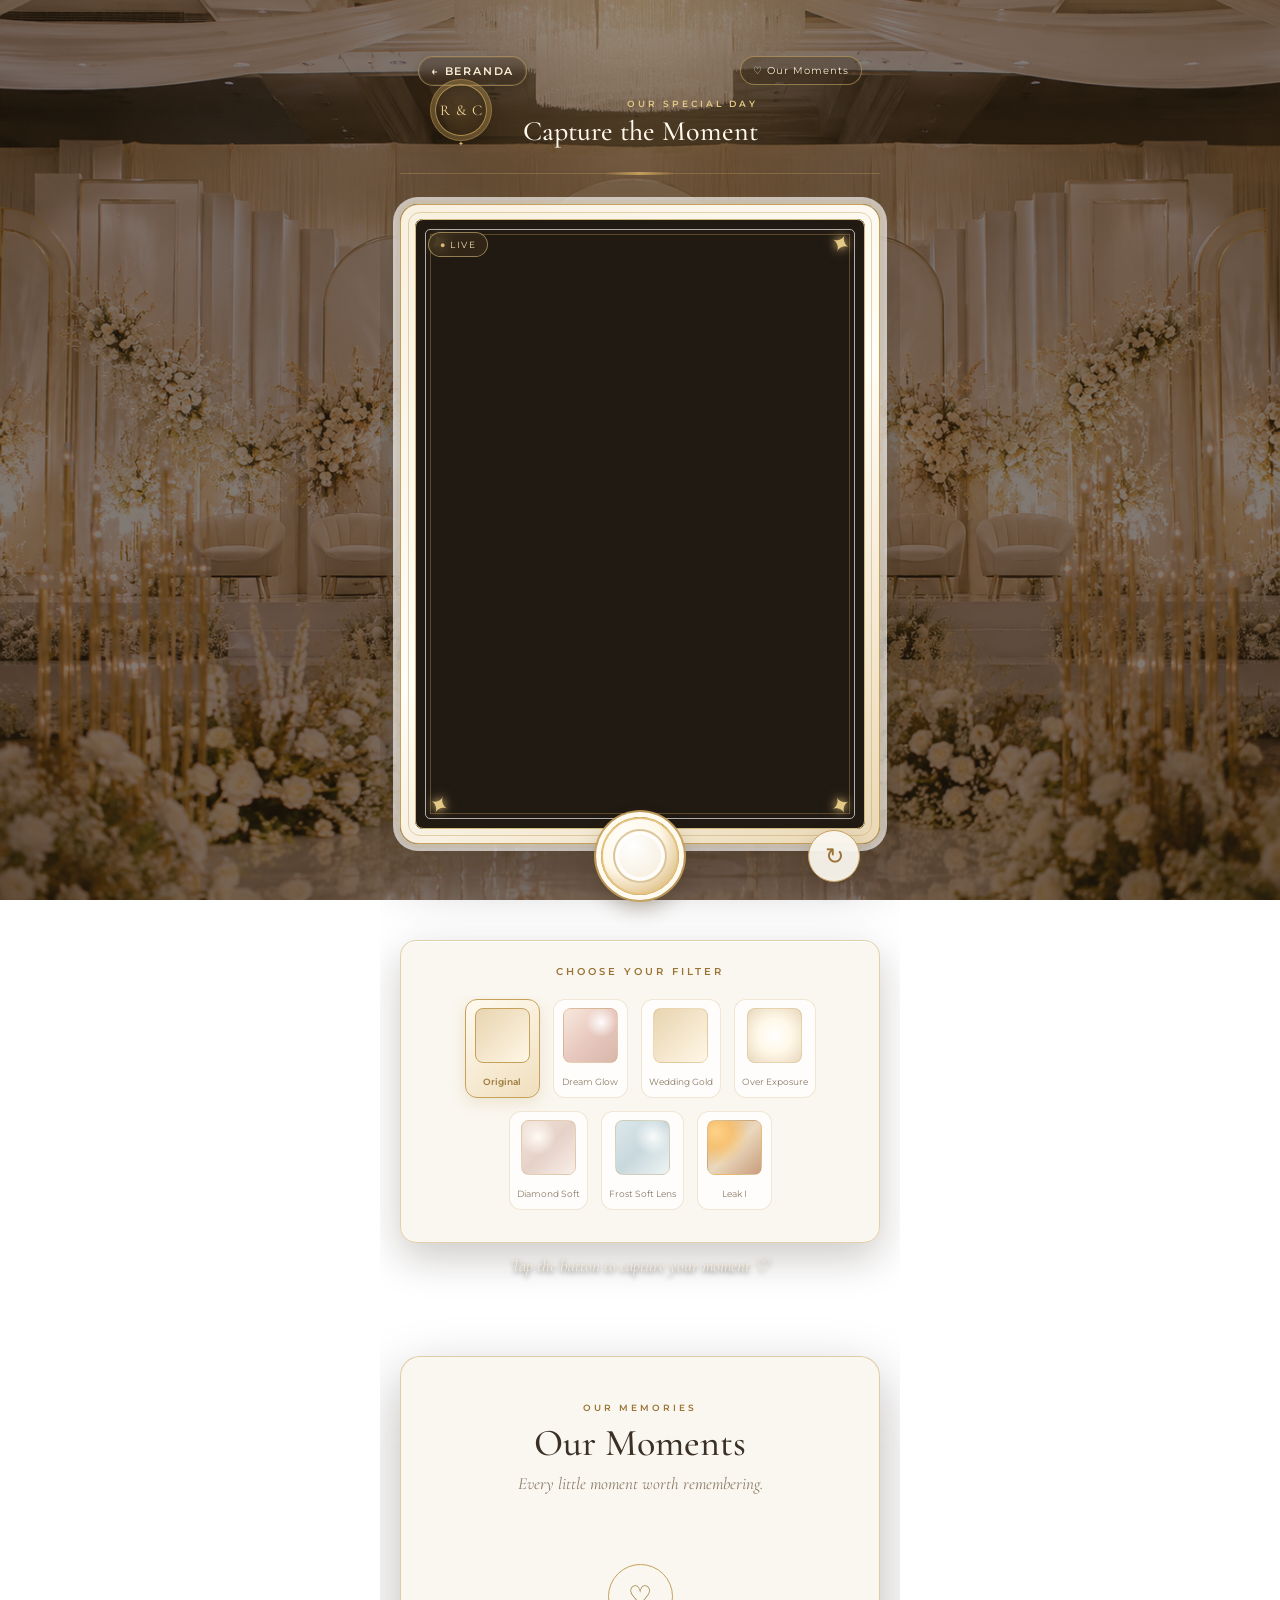
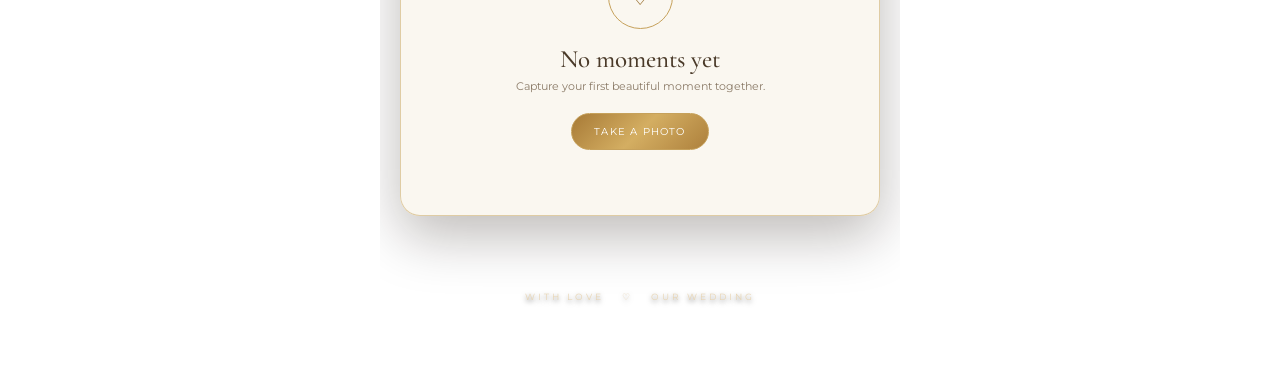
==== booth.html @ f55e163b "Initial commit" ====
<!DOCTYPE html>
<html lang="en">
<head>
    <meta charset="UTF-8">
    <meta name="viewport" content="width=device-width, initial-scale=1.0">

    <title>Our Moments — Wedding Photobooth</title>

    <link rel="preconnect" href="https://fonts.googleapis.com">
    <link rel="preconnect" href="https://fonts.gstatic.com" crossorigin>

    <link href="https://fonts.googleapis.com/css2?family=Cormorant+Garamond:wght@400;500;600&family=Montserrat:wght@400;500;600&display=swap" rel="stylesheet">

    <link rel="stylesheet" href="style.css">
</head>

<body>

    <main class="photobooth">

        <!-- Header -->
        <header class="header">
            <a class="back-link" href="index.html" aria-label="Kembali ke halaman selamat datang">← Beranda</a>

            <div class="monogram">R & C</div>

            <div class="header-text">
                <span>OUR SPECIAL DAY</span>
                <h1>Capture the Moment</h1>
            </div>

             <a href="#gallery" class="gallery-link">
                ♡ Our Moments
            </a>
        </header>


        <!-- Camera -->
<section class="camera-section">

    <div class="camera-frame">

        <video id="camera" autoplay playsinline></video>

        <canvas id="canvas"></canvas>

        <!-- GOLD FRAME -->
        <div class="wedding-frame">

            <div class="ornament top-left-ornament">✦</div>
            <div class="ornament top-right-ornament">✦</div>
            <div class="ornament bottom-left-ornament">✦</div>
            <div class="ornament bottom-right-ornament">✦</div>

        </div>

        <!-- COUNTDOWN -->
        <div class="countdown-overlay" id="countdownOverlay">

            <div class="countdown-circle">
                <span id="countdownNumber">3</span>
            </div>

        </div>

        <!-- CAMERA STATUS -->
        <div class="camera-status">
            ● LIVE
        </div>

    </div>


    <!-- CAMERA CONTROLS -->
    <section class="controls">

        <!-- Switch camera -->
        <button
            class="switch-camera"
            id="switchCamera"
            aria-label="Switch camera">
            ↻
        </button>

        <!-- Capture -->
        <button
            class="capture-button"
            id="captureButton"
            aria-label="Take photo">
            <span></span>
        </button>

    </section>

</section>


<!-- FILTER -->
<section class="filter-section">

    <p class="section-label">
        CHOOSE YOUR FILTER
    </p>

    <div class="filters">

    <button class="filter active" data-filter="none">
        <span class="filter-preview original"></span>
        <span>Original</span>
    </button>

    <button class="filter" data-filter="dream">
        <span class="filter-preview dream"></span>
        <span>Dream Glow</span>
    </button>

    <button class="filter" data-filter="weddingGold">
        <span class="filter-preview weddingGold"></span>
        <span>Wedding Gold</span>
    </button>

    <button class="filter" data-filter="overexposure">
        <span class="filter-preview overexposure"></span>
        <span>Over Exposure</span>
    </button>

    <button class="filter" data-filter="diamond">
        <span class="filter-preview diamond"></span>
        <span>Diamond Soft</span>
    </button>

    <button class="filter" data-filter="frost">
        <span class="filter-preview frost"></span>
        <span>Frost Soft Lens</span>
    </button>

    <button class="filter" data-filter="leak1">
        <span class="filter-preview leak1"></span>
        <span>Leak I</span>
    </button>

</div>

</section>


<p class="instruction">
    Tap the button to capture your moment ♡
</p>



        <!-- Preview -->
        <section class="preview-section" id="previewSection">

            <p class="section-label">YOUR MOMENT</p>

            <div class="preview-container">
                <img id="photoPreview" alt="Captured photo">
            </div>

            <div class="preview-buttons">
                <button id="retakeButton" class="secondary-button">
                    Retake
                </button>

                <button id="saveButton" class="primary-button">
                    Save Photo
                </button>
            </div>

        </section>

        <!-- =========================
            OUR MOMENTS GALLERY
        ========================= -->

        <section class="gallery-section" id="gallery">

            <div class="gallery-heading">

                <span class="gallery-eyebrow">
                    OUR MEMORIES
                </span>

                <h2>Our Moments</h2>

                <p>
                    Every little moment worth remembering.
                </p>

            </div>


            <!-- Gallery -->

            <div class="gallery-grid" id="galleryGrid">

                <!-- Foto akan muncul otomatis di sini -->

            </div>


            <!-- Empty State -->

            <div class="gallery-empty" id="galleryEmpty">

                <div class="empty-icon">
                    ♡
                </div>

                <h3>No moments yet</h3>

                <p>
                    Capture your first beautiful moment together.
                </p>

                <button
                    class="gallery-capture-button"
                    onclick="window.scrollTo({ top: 0, behavior: 'smooth' })">

                    Take a Photo

                </button>

            </div>

        </section>

        <!-- Footer -->
        <footer>
            <span>WITH LOVE</span>
            <span>♡</span>
            <span>OUR WEDDING</span>
        </footer>

    </main>

    <script src="script.js"></script>

</body>
</html>
---- style.css ----
/* =========================
   WELCOME PAGE
========================= */

.welcome-body {
    display: flex;
}

.welcome {
    width: 100%;
    min-height: 100vh;

    display: flex;
    flex-direction: column;
    align-items: center;
    justify-content: center;

    padding: 32px 18px 40px;
}


/* =========================
   INVITATION CARD
========================= */

.invitation-card {
    position: relative;

    width: 100%;
    max-width: 420px;

    padding: 56px 34px 44px;

    text-align: center;

    background: linear-gradient(180deg, #fffdf9 0%, var(--broken-white) 100%);

    border: 1px solid rgba(198, 161, 91, 0.4);
    border-radius: 4px;

    box-shadow:
        0 2px 0 rgba(198, 161, 91, 0.25),
        0 30px 60px rgba(70, 55, 30, 0.14);
}

/* faint inner keyline, like a printed invitation */
.invitation-card::before {
    content: "";

    position: absolute;
    inset: 12px;

    border: 1px solid rgba(198, 161, 91, 0.28);

    pointer-events: none;
}


/* =========================
   CORNER FLOURISHES (SVG)
========================= */

.corner-flourish {
    position: absolute;

    width: 58px;
    height: auto;

    fill: none;
    stroke: var(--gold);
    stroke-width: 1.6;
    stroke-linecap: round;
}

.corner-flourish .spark {
    fill: var(--gold);
    stroke: none;
}

.corner-flourish path {
    stroke-dasharray: 1;
    stroke-dashoffset: 1;
    animation: drawFlourish 1.1s ease forwards;
}

.corner-flourish .spark {
    opacity: 0;
    animation: sparkIn 0.5s ease forwards;
}

.corner-tl {
    top: 18px;
    left: 18px;
    animation-delay: 0s;
}

.corner-tr {
    top: 18px;
    right: 18px;
    transform: scaleX(-1);
}

.corner-bl {
    bottom: 18px;
    left: 18px;
    transform: scaleY(-1);
}

.corner-br {
    bottom: 18px;
    right: 18px;
    transform: scale(-1, -1);
}

.corner-tl path, .corner-tl .spark { animation-delay: 0.15s; }
.corner-tr path, .corner-tr .spark { animation-delay: 0.3s; }
.corner-bl path, .corner-bl .spark { animation-delay: 0.3s; }
.corner-br path, .corner-br .spark { animation-delay: 0.45s; }

.corner-tl .spark { animation-delay: 1.05s; }
.corner-tr .spark { animation-delay: 1.2s; }
.corner-bl .spark { animation-delay: 1.2s; }
.corner-br .spark { animation-delay: 1.35s; }

@keyframes drawFlourish {
    to { stroke-dashoffset: 0; }
}

@keyframes sparkIn {
    to { opacity: 1; }
}


/* =========================
   WAX SEAL / MONOGRAM
========================= */

.seal {
    position: relative;

    width: 88px;
    height: 88px;

    margin: 0 auto 26px;

    display: flex;
    align-items: center;
    justify-content: center;

    opacity: 0;
    animation: sealDrop 0.7s cubic-bezier(0.22, 1, 0.36, 1) forwards;
    animation-delay: 0.55s;
}

.seal-ring {
    position: absolute;
    inset: 0;

    border: 1px solid var(--gold);
    border-radius: 50%;
}

.seal-ring-outer {
    inset: -9px;

    border-width: 1px;
    border-color: rgba(198, 161, 91, 0.35);
}

.seal .monogram {
    position: relative;

    width: auto;
    height: auto;

    margin: 0;

    border: none;

    color: var(--dark-gold);

    font-family: "Cormorant Garamond", serif;
    font-size: 24px;
    letter-spacing: 1px;
}

@keyframes sealDrop {
    0% {
        opacity: 0;
        transform: scale(0.4);
    }
    60% {
        opacity: 1;
        transform: scale(1.08);
    }
    100% {
        opacity: 1;
        transform: scale(1);
    }
}


/* =========================
   TEXT
========================= */

.eyebrow {
    opacity: 0;

    color: var(--gold);

    font-size: 10px;
    font-weight: 600;
    letter-spacing: 3.5px;

    animation: riseIn 0.7s ease forwards;
    animation-delay: 0.95s;
}

.welcome-title {
    margin-top: 10px;

    opacity: 0;

    font-family: "Cormorant Garamond", serif;
    font-weight: 500;
    font-size: 36px;
    line-height: 1.15;

    animation: riseIn 0.7s ease forwards;
    animation-delay: 1.1s;
}

.welcome-title em {
    display: block;

    margin-top: 2px;

    color: var(--dark-gold);
    font-style: italic;
    font-size: 22px;
}

.lede {
    margin: 18px auto 0;
    max-width: 320px;

    opacity: 0;

    color: var(--soft-brown);

    font-size: 13px;
    line-height: 1.7;

    animation: riseIn 0.7s ease forwards;
    animation-delay: 1.25s;
}


/* =========================
   DIVIDER
========================= */

.meta-divider {
    display: flex;
    align-items: center;
    justify-content: center;
    gap: 10px;

    margin: 24px auto 12px;
    max-width: 220px;

    opacity: 0;

    animation: riseIn 0.7s ease forwards;
    animation-delay: 1.4s;
}

.meta-divider span {
    flex: 1;
    height: 1px;

    background: rgba(198, 161, 91, 0.45);
}

.diamond {
    width: 8px;
    height: 8px;

    fill: var(--gold);
    flex-shrink: 0;
}

.event-meta {
    opacity: 0;

    color: var(--soft-brown);

    font-size: 10.5px;
    letter-spacing: 1.5px;
    text-transform: uppercase;

    animation: riseIn 0.7s ease forwards;
    animation-delay: 1.5s;
}


/* =========================
   CTA BUTTON
========================= */

.cta {
    position: relative;
    overflow: hidden;

    display: inline-flex;
    align-items: center;
    gap: 10px;

    margin-top: 30px;
    padding: 15px 30px;

    background: var(--gold);

    color: var(--broken-white);
    text-decoration: none;

    font-family: "Montserrat", sans-serif;
    font-size: 11.5px;
    font-weight: 600;
    letter-spacing: 1.5px;
    text-transform: uppercase;

    border-radius: 30px;
    box-shadow: 0 12px 26px rgba(155, 120, 60, 0.32);

    opacity: 0;

    animation: riseIn 0.7s ease forwards;
    animation-delay: 1.65s;

    transition: transform 0.2s ease, box-shadow 0.2s ease;
}

.cta:hover {
    transform: translateY(-2px);
    box-shadow: 0 16px 32px rgba(155, 120, 60, 0.4);
}

.cta:active {
    transform: translateY(0);
}

.cta-arrow {
    width: 15px;
    height: 15px;

    fill: none;
    stroke: currentColor;
    stroke-width: 2;
    stroke-linecap: round;
    stroke-linejoin: round;

    transition: transform 0.2s ease;
}

.cta:hover .cta-arrow {
    transform: translateX(3px);
}

/* light sweep across the gold button, fires once after entrance */
.cta::after {
    content: "";

    position: absolute;
    top: 0;
    left: -60%;

    width: 40%;
    height: 100%;

    background: linear-gradient(
        115deg,
        transparent 0%,
        rgba(255, 255, 255, 0.55) 50%,
        transparent 100%
    );

    animation: shimmer 1.8s ease 2.4s 1;
}

@keyframes shimmer {
    to { left: 130%; }
}


/* =========================
   FOOTNOTE
========================= */

.footnote {
    margin-top: 22px;

    opacity: 0;

    color: var(--soft-brown);

    font-family: "Cormorant Garamond", serif;
    font-size: 14px;

    animation: riseIn 0.7s ease forwards;
    animation-delay: 1.8s;
}


/* =========================
   SHARED RISE-IN
========================= */

@keyframes riseIn {
    from {
        opacity: 0;
        transform: translateY(10px);
    }
    to {
        opacity: 1;
        transform: translateY(0);
    }
}


/* =========================
   REDUCED MOTION
========================= */

@media (prefers-reduced-motion: reduce) {

    .corner-flourish path,
    .corner-flourish .spark,
    .seal,
    .eyebrow,
    .welcome-title,
    .lede,
    .meta-divider,
    .event-meta,
    .cta,
    .footnote {
        animation: none !important;
        opacity: 1 !important;
        transform: none !important;
    }

    .cta::after {
        display: none;
    }

}


/* =========================
   MOBILE
========================= */

@media (max-width: 400px) {

    .invitation-card {
        padding: 46px 24px 36px;
    }

    .welcome-title {
        font-size: 31px;
    }

    .welcome-title em {
        font-size: 19px;
    }

}

* {
    margin: 0;
    padding: 0;
    box-sizing: border-box;
}

:root {
    --broken-white: #f8f5ef;
    --cream: #eee8dc;
    --gold: #c6a15b;
    --dark-gold: #9b783c;
    --brown: #3b342b;
    --soft-brown: #766c5d;
    --white: #ffffff;
}

body {
    min-height: 100vh;

    background:
        radial-gradient(
            circle at top,
            #fffdf9 0%,
            var(--broken-white) 45%,
            #eee7da 100%
        );

    color: var(--brown);

    font-family: "Montserrat", sans-serif;
}

.photobooth {
    width: 100%;
    max-width: 520px;
    min-height: 100vh;

    margin: auto;
    padding: 28px 20px 30px;

    display: flex;
    flex-direction: column;
}


/* =========================
   HEADER
========================= */

.header {
    position: relative;
    text-align: center;
    margin-bottom: 24px;
}

.back-link {
    position: absolute;
    top: 2px;
    left: 0;

    color: var(--soft-brown);
    text-decoration: none;

    font-size: 10px;
    letter-spacing: 1px;

    border-bottom: 1px solid transparent;
    transition: color 0.2s ease, border-color 0.2s ease;
}

.back-link:hover {
    color: var(--dark-gold);
    border-color: var(--gold);
}

.monogram {
    width: 52px;
    height: 52px;

    margin: 0 auto 12px;

    display: flex;
    align-items: center;
    justify-content: center;

    border: 1px solid var(--gold);
    border-radius: 50%;

    color: var(--dark-gold);

    font-family: "Cormorant Garamond", serif;
    font-size: 19px;
}

.header-text span {
    display: block;

    color: var(--gold);

    font-size: 9px;
    font-weight: 600;
    letter-spacing: 3px;
}

.header h1 {
    margin-top: 4px;

    font-family: "Cormorant Garamond", serif;
    font-size: 30px;
    font-weight: 500;
}


/* =========================
   CAMERA
========================= */

.camera-section {
    width: 100%;
    position: relative;
    margin-bottom: 65px;
}

.camera-frame {
    position: relative;

    width: 100%;
    aspect-ratio: 3 / 4;

    overflow: hidden;

    background: #ddd6ca;

    border: 1px solid rgba(198, 161, 91, 0.65);
    border-radius: 18px;

    box-shadow:
        0 15px 40px rgba(70, 55, 30, 0.12);
}

#camera {
    width: 100%;
    height: 100%;

    object-fit: cover;

    display: block;

    transform: scaleX(-1);
}

#canvas {
    display: none;
}


/* Camera overlay */

.camera-overlay {
    position: absolute;
    inset: 0;

    pointer-events: none;
}

.camera-status {
    position: absolute;

    top: 14px;
    left: 14px;

    padding: 6px 9px;

    background: rgba(30, 25, 20, 0.4);

    color: white;

    border-radius: 20px;

    font-size: 8px;
    letter-spacing: 1.5px;
}

.camera-status::first-letter {
    color: #d9b875;
}


/* Corners */

.corner {
    position: absolute;

    width: 25px;
    height: 25px;

    border-color: rgba(255,255,255,0.75);
    border-style: solid;
}

.top-left {
    top: 18px;
    left: 18px;
    border-width: 1px 0 0 1px;
}

.top-right {
    top: 18px;
    right: 18px;
    border-width: 1px 1px 0 0;
}

.bottom-left {
    bottom: 18px;
    left: 18px;
    border-width: 0 0 1px 1px;
}

.bottom-right {
    bottom: 18px;
    right: 18px;
    border-width: 0 1px 1px 0;
}


/* =========================
   FILTER
========================= */

.filter-section {
    margin-top: 22px;
}

.section-label {
    margin-bottom: 12px;

    color: var(--soft-brown);

    font-size: 9px;
    font-weight: 600;

    letter-spacing: 2px;
    text-align: center;
}

.filters {
    display: flex;
    justify-content: flex-start;
    gap: 13px;
    overflow-x: auto;
    padding: 3px 2px 8px;
    scrollbar-width: none;
}

.filters::-webkit-scrollbar {
    display: none;
}


.filter {
    flex: 0 0 auto;
}

.filter {
    border: none;
    background: transparent;

    color: var(--soft-brown);

    font-family: "Montserrat", sans-serif;

    cursor: pointer;

    display: flex;
    flex-direction: column;
    align-items: center;

    gap: 6px;
}

.filter-preview {
    width: 46px;
    height: 46px;

    border-radius: 50%;

    border: 2px solid transparent;

    background: #ddd;
}

.filter.active .filter-preview {
    border-color: var(--gold);
}

.filter.active span:last-child {
    color: var(--dark-gold);
    font-weight: 600;
}

.filter span:last-child {
    font-size: 9px;
}


/* =========================
   FILTER PREVIEW
========================= */

.original {
    background:
        linear-gradient(
            135deg,
            #f3eee5,
            #cfc5b5
        );
}


.soft {
    background:
        linear-gradient(
            135deg,
            #f5e8dc,
            #dcc8b5
        );
}


.warm {
    background:
        linear-gradient(
            135deg,
            #d7a06a,
            #f1d1a4
        );
}


.vintage {
    background:
        linear-gradient(
            135deg,
            #a99272,
            #d7c4a2
        );
}


.bw {
    background:
        linear-gradient(
            135deg,
            #222,
            #dedede
        );
}

/* =========================
   CONTROLS
========================= */

.controls {
    position: absolute;

    z-index: 50;

    left: 0;
    right: 0;

    bottom: -15px;

    display: flex;

    align-items: center;
    justify-content: center;

    margin: 0;

    pointer-events: none;
}


.capture-button {
    pointer-events: auto;
    width: 76px;
    height: 76px;

    border-radius: 50%;

    border: 2px solid #e3c37f;

    background: radial-gradient(
            circle at 35% 30%,
            #fffdf6 0%,
            #f5e6c6 45%,
            #c59a4d 100%
        );
    box-shadow:
        0 0 0 5px rgba(255, 250, 238, 0.95),
        0 0 0 7px rgba(198, 161, 91, 0.85),
        0 8px 22px rgba(55, 35, 12, 0.35);

    cursor: pointer;

    display: flex;
    align-items: center;
    justify-content: center;
    transition: all 0.25s ease;
}

.capture-button span {
    width: 52px;
    height: 52px;

    border-radius: 50%;

    background: radial-gradient(
            circle at 35% 30%,
            #ffffff,
            #f8f0df
        );

    border:
        2px solid rgba(198, 161, 91, 0.55);

    box-shadow:
        inset 0 0 0 4px rgba(255,255,255,0.8),
        0 2px 8px rgba(120,80,25,0.15);
        
    transition: 0.2s ease;
}

.capture-button:hover {
    transform: scale(1.08);

    box-shadow:
        0 0 0 5px rgba(255, 250, 238, 0.95),
        0 0 0 8px rgba(198, 161, 91, 0.9),
        0 12px 30px rgba(55, 35, 12, 0.4);
}

.capture-button:hover span {
    transform: scale(0.92);
}

.capture-button:active span {
    transform: scale(0.82);
}


.switch-camera {
    position: absolute;
    right: 20px;

    width: 40px;
    height: 40px;

    border-radius: 50%;

    border: 1px solid rgba(198, 161, 91, 0.6);

    background: rgba(255,255,255,0.4);

    color: var(--dark-gold);

    font-size: 21px;

    cursor: pointer;
}


/* =========================
   INSTRUCTION
========================= */

.instruction {
    margin-top: 12px;

    color: var(--soft-brown);

    text-align: center;

    font-family: "Cormorant Garamond", serif;

    font-size: 17px;
}


/* =========================
   PREVIEW
========================= */

.preview-section {
    display: none;

    margin-top: 35px;
}

.preview-container {
    width: 100%;

    padding: 8px;

    background: var(--white);

    border: 1px solid var(--gold);

    box-shadow: 0 10px 30px rgba(60, 40, 20, 0.1);
}

.preview-container img {
    display: block;

    width: 100%;
}

.preview-buttons {
    display: flex;
    gap: 10px;

    margin-top: 14px;
}

.preview-buttons button {
    flex: 1;

    padding: 13px;

    border-radius: 30px;

    font-family: "Montserrat", sans-serif;
    font-size: 11px;

    cursor: pointer;
}

.secondary-button {
    border: 1px solid var(--gold);

    background: transparent;

    color: var(--dark-gold);
}

.primary-button {
    border: 1px solid var(--gold);

    background: var(--gold);

    color: white;
}


/* =========================
   FOOTER
========================= */

footer {
    margin-top: auto;
    padding-top: 30px;

    display: flex;
    justify-content: center;
    gap: 10px;

    color: var(--gold);

    font-size: 8px;
    letter-spacing: 2px;
}


/* =========================
   MOBILE
========================= */

@media (max-width: 400px) {

    .photobooth {
        padding: 22px 14px;
    }

    .header h1 {
        font-size: 27px;
    }

    .camera-frame {
        border-radius: 14px;
    }

    .filters {
        gap: 10px;
    }

}

/* =========================
   WEDDING GOLD FRAME
========================= */

.wedding-frame {
    position: absolute;
    inset: 10px;

    pointer-events: none;

    border: 1px solid rgba(198, 161, 91, 0.85);

    z-index: 5;
}


/* Inner border */

.wedding-frame::before {
    content: "";

    position: absolute;

    inset: 7px;

    border: 1px solid rgba(255, 255, 255, 0.7);
}


/* Outer decorative border */

.wedding-frame::after {
    content: "";

    position: absolute;

    inset: 14px;

    border: 1px solid rgba(198, 161, 91, 0.35);
}


/* Ornament */

.ornament {
    position: absolute;

    width: 42px;
    height: 42px;

    display: flex;
    align-items: center;
    justify-content: center;

    color: var(--gold);

    font-family: "Cormorant Garamond", serif;

    font-size: 28px;

    text-shadow:
        0 0 5px rgba(198, 161, 91, 0.3);
}


/* Top left */

.top-left-ornament {
    top: -4px;
    left: -4px;

    transform: rotate(-25deg);
}


/* Top right */

.top-right-ornament {
    top: -4px;
    right: -4px;

    transform: rotate(25deg);
}


/* Bottom left */

.bottom-left-ornament {
    bottom: -4px;
    left: -4px;

    transform: rotate(-155deg);
}


/* Bottom right */

.bottom-right-ornament {
    bottom: -4px;
    right: -4px;

    transform: rotate(155deg);
}

/* =========================
   COUNTDOWN
========================= */

.countdown-overlay {
    position: absolute;

    inset: 0;

    display: none;

    align-items: center;
    justify-content: center;

    background: rgba(30, 25, 18, 0.25);

    backdrop-filter: blur(2px);

    z-index: 20;
}


.countdown-circle {
    width: 130px;
    height: 130px;

    border-radius: 50%;

    border: 2px solid var(--gold);

    display: flex;
    align-items: center;
    justify-content: center;

    background: rgba(248, 245, 239, 0.15);

    box-shadow:
        0 0 0 8px rgba(198, 161, 91, 0.08),
        0 10px 40px rgba(0, 0, 0, 0.15);

    animation: countdownPulse 1s ease;
}


#countdownNumber {
    color: white;

    font-family: "Cormorant Garamond", serif;

    font-size: 82px;

    font-weight: 500;

    line-height: 1;

    text-shadow:
        0 2px 8px rgba(0, 0, 0, 0.3);
}


@keyframes countdownPulse {

    0% {
        transform: scale(0.7);
        opacity: 0;
    }

    50% {
        transform: scale(1.05);
        opacity: 1;
    }

    100% {
        transform: scale(1);
        opacity: 1;
    }

}

/* =====================================================
   LUXURY WEDDING BACKGROUND
===================================================== */

.welcome-body {
    position: relative;
    min-height: 100vh;
    overflow-x: hidden;

    background: #17130e;
}


/* Full background image */

.wedding-background {
    position: fixed;
    inset: 0;

    width: 100%;
    height: 100%;

    background-image: url("assets/wedding-bg.png");
    background-size: cover;
    background-position: center center;
    background-repeat: no-repeat;

    transform: scale(1.03);

    filter:
        brightness(0.68)
        saturate(0.82)
        contrast(1.04);

    z-index: 0;
}


/* Warm luxury overlay */

.wedding-overlay {
    position: fixed;
    inset: 0;

    background:
        linear-gradient(
            90deg,
            rgba(36, 24, 12, 0.48),
            rgba(255, 248, 230, 0.08) 50%,
            rgba(36, 24, 12, 0.48)
        );

    

    z-index: 1;
}


/* =====================================================
   MAIN CONTENT
===================================================== */

.welcome {
    position: relative;
    z-index: 5;

    min-height: 100vh;

    padding: 60px 20px;

    justify-content: center;
}


/* =====================================================
   GOLD PARTICLES
===================================================== */

.gold-particle {
    position: fixed;

    z-index: 2;

    color: #d8b66b;

    font-family: "Cormorant Garamond", serif;

    text-shadow:
        0 0 8px rgba(255, 215, 130, 0.8),
        0 0 20px rgba(198, 161, 91, 0.35);

    pointer-events: none;

    animation:
        floatingGold 5s ease-in-out infinite;
}


.particle-1 {
    top: 12%;
    left: 14%;
    font-size: 20px;
}

.particle-2 {
    top: 25%;
    right: 12%;
    font-size: 14px;
    animation-delay: 1s;
}

.particle-3 {
    top: 54%;
    left: 7%;
    font-size: 12px;
    animation-delay: 2s;
}

.particle-4 {
    top: 68%;
    right: 8%;
    font-size: 22px;
    animation-delay: 1.5s;
}

.particle-5 {
    bottom: 12%;
    left: 18%;
    font-size: 13px;
    animation-delay: 3s;
}

.particle-6 {
    bottom: 20%;
    right: 20%;
    font-size: 11px;
    animation-delay: 2.5s;
}


@keyframes floatingGold {

    0%,
    100% {
        transform: translateY(0) rotate(0deg);
        opacity: 0.45;
    }

    50% {
        transform: translateY(-12px) rotate(8deg);
        opacity: 1;
    }

}


/* =====================================================
   INVITATION CARD — LUXURY
===================================================== */

.invitation-card {

    width: min(100%, 440px);

    padding: 62px 38px 48px;

    position: relative;

    background:
        linear-gradient(
            145deg,
            rgba(255, 253, 248, 0.98),
            rgba(246, 239, 226, 0.96)
        );

    border: 1px solid rgba(198, 161, 91, 0.75);

    border-radius: 3px;

    box-shadow:

        0 0 0 1px rgba(255, 255, 255, 0.8),

        0 0 0 6px rgba(198, 161, 91, 0.10),

        0 0 0 7px rgba(255, 255, 255, 0.65),

        0 30px 70px rgba(20, 12, 5, 0.42),

        0 10px 25px rgba(198, 161, 91, 0.16);

    backdrop-filter: blur(8px);

    overflow: hidden;
}


/* =====================================================
   MULTI GOLD FRAME
===================================================== */

.invitation-card::before {

    content: "";

    position: absolute;

    inset: 13px;

    border:
        1px solid rgba(198, 161, 91, 0.65);

    pointer-events: none;
}


.invitation-card::after {

    content: "";

    position: absolute;

    inset: 19px;

    border:
        1px solid rgba(198, 161, 91, 0.22);

    pointer-events: none;
}


/* =====================================================
   GOLD TOP & BOTTOM LINE
===================================================== */

.gold-line {

    position: absolute;

    left: 50%;

    width: 180px;

    height: 1px;

    transform: translateX(-50%);

    background:
        linear-gradient(
            90deg,
            transparent,
            #c6a15b,
            #e6c982,
            #c6a15b,
            transparent
        );

    box-shadow:
        0 0 7px rgba(198, 161, 91, 0.35);
}


.gold-line-top {
    top: 25px;
}


.gold-line-bottom {
    bottom: 25px;
}


/* =====================================================
   CENTER ORNAMENTS
===================================================== */

.card-ornament {

    position: absolute;

    left: 50%;

    transform: translateX(-50%);

    color: #b88d43;

    font-family: "Cormorant Garamond", serif;

    font-size: 26px;

    line-height: 1;

    text-shadow:
        0 1px 2px rgba(120, 80, 20, 0.25),
        0 0 8px rgba(198, 161, 91, 0.25);

    z-index: 3;
}


.ornament-top {
    top: 17px;
}


.ornament-bottom {
    bottom: 16px;

    transform:
        translateX(-50%)
        rotate(180deg);
}


/* =====================================================
   LUXURY SEAL
===================================================== */

.seal {

    width: 96px;
    height: 96px;

    margin-bottom: 30px;

    color: #a77b35;
}


.seal-ring {

    border-color: #c6a15b;

    box-shadow:
        0 0 0 1px rgba(255, 255, 255, 0.7) inset;
}


.seal-ring-outer {

    inset: -10px;

    border-color:
        rgba(198, 161, 91, 0.45);
}


.seal::before,
.seal::after {

    content: "✦";

    position: absolute;

    color: #c6a15b;

    font-size: 9px;
}


.seal::before {
    top: -17px;
    left: 50%;
    transform: translateX(-50%);
}


.seal::after {
    bottom: -17px;
    left: 50%;
    transform: translateX(-50%);
}


/* =====================================================
   GOLD TYPOGRAPHY
===================================================== */

.eyebrow {

    color: #b48740;

    text-shadow:
        0 1px 1px rgba(255,255,255,0.8);
}


.welcome-title {

    color: #3b3023;

    text-shadow:
        0 1px 0 rgba(255,255,255,0.7);
}


.welcome-title em {

    color: #a77a36;

    text-shadow:
        0 1px 1px rgba(255,255,255,0.6);
}


.event-meta {

    color: #8a714f;

    letter-spacing: 2px;
}


/* =====================================================
   LUXURY CTA
===================================================== */

.cta {

    min-width: 245px;

    justify-content: center;

    background:
        linear-gradient(
            135deg,
            #a77a36,
            #d4ae62 45%,
            #b98c43 100%
        );

    border:
        1px solid rgba(255, 235, 185, 0.65);

    box-shadow:

        0 8px 18px rgba(120, 80, 25, 0.25),

        0 16px 35px rgba(120, 80, 25, 0.25),

        inset 0 1px 0 rgba(255,255,255,0.35);

    transition:
        transform 0.3s ease,
        box-shadow 0.3s ease,
        filter 0.3s ease;
}


.cta:hover {

    transform: translateY(-3px) scale(1.015);

    filter: brightness(1.06);

    box-shadow:

        0 12px 25px rgba(120, 80, 25, 0.3),

        0 22px 45px rgba(120, 80, 25, 0.28),

        inset 0 1px 0 rgba(255,255,255,0.45);
}


/* =====================================================
   FOOTNOTE
===================================================== */

.footnote {

    color: #f4ead8;

    text-shadow:
        0 1px 4px rgba(0,0,0,0.65);

}


/* =====================================================
   RESPONSIVE
===================================================== */

@media (max-width: 600px) {

    .wedding-background {

        background-position:
            center center;

        filter:
            brightness(0.64)
            saturate(0.82);
    }


    .welcome {

        padding:
            35px 16px 45px;
    }


    .invitation-card {

        padding:
            56px 28px 45px;
    }


    .gold-particle {
        display: none;
    }

}

/* =========================================================
   LUXURY WEDDING PHOTOBOOTH UI
========================================================= */

:root {
    --gold: #c6a15b;
    --gold-light: #e4c986;
    --gold-dark: #9b7335;

    --ivory: #faf7f0;
    --cream: #f2eadc;
    --brown: #3b3025;
    --muted: #8b7b68;

    --gold-glow: rgba(198, 161, 91, 0.35);
}


/* =========================================================
   BODY
========================================================= */

body {
    background:
        linear-gradient(
            rgba(38, 27, 16, 0.58),
            rgba(38, 27, 16, 0.58)
        ),
        url("assets/wedding-bg.png");

    background-size: cover;
    background-position: center;
    background-attachment: fixed;

    color: var(--brown);
}


/* =========================================================
   MAIN
========================================================= */

.photobooth {
    position: relative;

    min-height: 100vh;

    padding:
        38px 20px 70px;

    overflow: hidden;
}


/* soft luxury glow */

.photobooth::before {
    content: "";

    position: fixed;

    width: 500px;
    height: 500px;

    top: -250px;
    left: 50%;

    transform: translateX(-50%);

    background:
        radial-gradient(
            circle,
            rgba(228, 201, 134, 0.22),
            transparent 70%
        );

    pointer-events: none;
}


/* =========================================================
   HEADER
========================================================= */

.header {
    position: relative;

    width: min(100%, 850px);

    margin: 0 auto 30px;

    display: grid;

    grid-template-columns: 1fr auto 1fr;

    align-items: center;

    padding-bottom: 25px;

    padding-top: 28px;

    border-bottom:
        1px solid rgba(198, 161, 91, 0.35);
}


/* decorative gold line */

.header::after {
    content: "";

    position: absolute;

    bottom: -2px;
    left: 50%;

    width: 70px;
    height: 3px;

    transform: translateX(-50%);

    background:
        linear-gradient(
            90deg,
            transparent,
            var(--gold),
            transparent
        );
}


/* =========================================================
   BACK BUTTON
========================================================= */

.back-link {
    position: absolute;
    top: 18px;
    left: 18px;

    display: inline-flex;
    align-items: center;
    gap: 7px;

    padding: 7px 12px;

    justify-self: start;

    color: #f8ecd3;

    text-decoration: none;

    font-family: "Montserrat", sans-serif;

    font-size: 11px;
    font-weight: 600;

    letter-spacing: 1.8px;

    text-transform: uppercase;

    transition: 0.3s ease;

    border: 1px solid rgba(214, 177, 103, 0.55);
    border-radius: 20px;

    background: rgba(53, 38, 23, 0.35);

    backdrop-filter: blur(5px);

    box-shadow:
        0 2px 8px rgba(0,0,0,0.15),
        inset 0 0 0 1px rgba(255,255,255,0.08);
}

.back-link::first-letter {
    font-size: 10px;
}

.back-link:hover {
    color: #fffaf0;

    border-color: #d6b167;

    background: rgba(198, 161, 91, 0.22);

    transform: translateY(-1px);

    box-shadow:
        0 4px 12px rgba(0,0,0,0.2),
        0 0 12px rgba(198,161,91,0.18);
}


/* =========================================================
   MONOGRAM
========================================================= */

.header .monogram {
    position: relative;

    margin-top: 18px;

    width: 52px;
    height: 52px;

    margin-left: auto;
    margin-right: auto;

    display: flex;
    align-items: center;
    justify-content: center;

    border: 1px solid rgba(198,161,91,0.85);

    border-radius: 50%;

    color: #f3d79c;

    font-family: "Cormorant Garamond", serif;
    font-size: 15px;
    letter-spacing: 1px;

    background:
        radial-gradient(
            circle,
            rgba(198,161,91,0.14),
            rgba(35,25,15,0.15)
        );

    box-shadow:
        0 0 0 4px rgba(198,161,91,0.08),
        0 0 0 5px rgba(198,161,91,0.3),
        0 5px 14px rgba(0,0,0,0.2);
}


/* second ring */

.header .monogram::before {
    content: "";

    position: absolute;

    inset: -6px;

    border:
        1px solid rgba(198, 161, 91, 0.45);

    border-radius: 50%;
}

.header .monogram::after {
    content: "✦";

    position: absolute;

    bottom: -13px;
    left: 50%;

    transform: translateX(-50%);

    color: #d6b167;

    font-size: 7px;
}


/* =========================================================
   HEADER TEXT
========================================================= */

.header-text {
    margin-top: 32px;
    justify-self: end;

    text-align: right;
}


.header-text span {
    display: block;

    color: var(--gold-light);

    font-size: 9px;

    letter-spacing: 3px;

    margin-bottom: 5px;
}


.header-text h1 {
    margin: 0;

    color: #fff8eb;

    font-family:
        "Cormorant Garamond",
        serif;

    font-size: 28px;

    font-weight: 500;
}


/* =========================================================
   CAMERA SECTION
========================================================= */

.camera-section {
    position: relative;
    width: min(100%, 560px);
    margin: 0 auto;
}


/* =========================================================
   CAMERA FRAME
========================================================= */

.camera-frame {
    position: relative;

    padding: 14px;

    background:
        linear-gradient(
            145deg,
            #f8f0df,
            #fffdf8,
            #ead8b5
        );

    border:
        1px solid var(--gold);

    border-radius: 18px;

    box-shadow:

        0 0 0 4px rgba(198, 161, 91, 0.12),

        0 0 0 7px rgba(255,255,255,0.65),

        0 25px 65px rgba(20, 12, 5, 0.40),

        0 0 35px rgba(198, 161, 91, 0.22);

}


/* inner gold frame */

.camera-frame::before {
    content: "";

    position: absolute;

    inset: 7px;

    border:
        1px solid rgba(198, 161, 91, 0.45);

    border-radius: 12px;

    pointer-events: none;

    z-index: 5;
}


/* =========================================================
   VIDEO
========================================================= */

#camera {
    display: block;

    width: 100%;

    aspect-ratio: 3 / 4;

    object-fit: cover;

    border-radius: 8px;

    background: #211a13;
}


/* =========================================================
   WEDDING FRAME
========================================================= */

.wedding-frame {
    position: absolute;

    inset: 14px;

    border:
        1px solid rgba(228, 201, 134, 0.9);

    border-radius: 8px;

    pointer-events: none;

    z-index: 4;
}


.wedding-frame::before {
    content: "";

    position: absolute;

    inset: 9px;

    border:
        1px solid rgba(255,255,255,0.65);

    border-radius: 5px;
}


/* =========================================================
   GOLD ORNAMENTS
========================================================= */

.ornament {
    position: absolute;

    width: 38px;
    height: 38px;

    display: flex;

    align-items: center;
    justify-content: center;

    color: var(--gold-light);

    font-size: 24px;

    text-shadow:
        0 0 8px rgba(255, 218, 143, 0.9),
        0 0 15px rgba(198, 161, 91, 0.5);

    z-index: 8;
}


/* corners */

.top-left-ornament {
    top: 5px;
    left: 5px;
}

.top-right-ornament {
    top: 5px;
    right: 5px;
}

.bottom-left-ornament {
    bottom: 5px;
    left: 5px;
}

.bottom-right-ornament {
    bottom: 5px;
    right: 5px;
}


/* =========================================================
   CAMERA STATUS
========================================================= */

.camera-status {
    position: absolute;

    top: 27px;
    left: 27px;

    padding:
        6px 11px;

    border-radius: 20px;

    background:
        rgba(55, 42, 25, 0.72);

    border:
        1px solid rgba(228, 201, 134, 0.55);

    color: #f4dfb0;

    font-size: 9px;

    letter-spacing: 1.5px;

    z-index: 10;

    backdrop-filter: blur(8px);
}


/* =========================================================
   FILTER SECTION
========================================================= */

/* =========================
   NEW FILTER PREVIEWS
========================= */

.filter-preview {
    overflow: hidden;
    position: relative;
}


/* DREAM GLOW */

.filter-preview.dream {
    background:
        radial-gradient(
            circle at 70% 25%,
            rgba(255,255,255,0.95),
            transparent 28%
        ),
        linear-gradient(
            135deg,
            #f8e8dc,
            #e8c9c0,
            #d8b7aa
        );
}


/* OVER EXPOSURE */

.filter-preview.overexposure {
    background:
        radial-gradient(
            circle,
            #ffffff 0%,
            #fff8e8 45%,
            #e8d8bd 100%
        );
}


/* DIAMOND SOFT */

.filter-preview.diamond {
    background:
        radial-gradient(
            circle at 30% 30%,
            #fffaf4,
            transparent 35%
        ),
        linear-gradient(
            135deg,
            #f3e4db,
            #e5d1c8,
            #f8eee8
        );
}


/* FROST SOFT LENS */

.filter-preview.frost {
    background:
        radial-gradient(
            circle at 70% 30%,
            rgba(255,255,255,0.9),
            transparent 35%
        ),
        linear-gradient(
            135deg,
            #dce8eb,
            #c8d8dd,
            #eef4f3
        );
}


/* LEAK I */

.filter-preview.leak1 {
    background:
        radial-gradient(
            circle at 15% 20%,
            #ffd28a 0%,
            rgba(255,190,90,0.7) 25%,
            transparent 55%
        ),
        linear-gradient(
            135deg,
            #d6b18b,
            #ead8bd,
            #c99d7d
        );
}


/* VAPORWAVE */

.filter-preview.vaporwave {
    background:
        linear-gradient(
            135deg,
            #ff82c8,
            #9c75e8 50%,
            #65d7e8
        );
}


/* LEAK II */

.filter-preview.leak2 {
    background:
        radial-gradient(
            circle at 80% 20%,
            #ffd27c 0%,
            #e6a34f 22%,
            transparent 58%
        ),
        linear-gradient(
            135deg,
            #c69b68,
            #ead2a8,
            #d09b60
        );
}


/* RED GLOW */

.filter-preview.redglow {
    background:
        radial-gradient(
            circle at 70% 30%,
            rgba(255,90,90,0.85),
            transparent 48%
        ),
        linear-gradient(
            135deg,
            #6f2028,
            #b84b52,
            #e29a91
        );
}

.filter-section {
    width: min(100%, 650px);

    margin:
        35px auto 0;

    padding:
        24px 25px;

    background:
        rgba(250, 247, 240, 0.94);

    border:
        1px solid rgba(198, 161, 91, 0.45);

    border-radius: 16px;

    box-shadow:
        0 15px 40px rgba(30, 20, 10, 0.22),

        inset 0 1px 0 white;
}


.section-label {
    color: var(--gold-dark);

    font-size: 10px;

    letter-spacing: 3px;

    font-weight: 600;

    text-align: center;

    margin-bottom: 18px;
}


/* =========================================================
   FILTER BUTTONS
========================================================= */

.filters {
    display: flex;

    justify-content: center;

    gap: 13px;

    flex-wrap: wrap;
}


.filter {
    position: relative;

    min-width: 75px;

    padding:
        8px 7px 10px;

    border:
        1px solid rgba(198, 161, 91, 0.25);

    border-radius: 12px;

    background:
        rgba(255,255,255,0.72);

    color: var(--muted);

    font-family: "Montserrat", sans-serif;

    font-size: 9px;

    cursor: pointer;

    transition:
        transform 0.25s ease,
        box-shadow 0.25s ease,
        border-color 0.25s ease;
}


.filter:hover {
    transform: translateY(-3px);

    border-color:
        rgba(198, 161, 91, 0.7);

    box-shadow:
        0 8px 18px rgba(120, 80, 25, 0.15);
}


.filter.active {
    border-color: var(--gold);

    background:
        linear-gradient(
            145deg,
            #fffaf0,
            #f0dfbd
        );

    color: var(--gold-dark);

    box-shadow:
        0 5px 15px rgba(198, 161, 91, 0.22);
}


/* =========================================================
   FILTER PREVIEW
========================================================= */

.filter-preview {
    display: block;

    width: 55px;
    height: 55px;

    margin: 0 auto 7px;

    border-radius: 8px;

    border:
        1px solid rgba(198, 161, 91, 0.3);

    background:
        linear-gradient(
            135deg,
            #e8d4b0,
            #fff7e6
        );
}


/* =========================================================
   CONTROLS
========================================================= */

.controls {
    position: relative;

    z-index: 30;

    display: flex;
    align-items: center;
    justify-content: center;

    gap: 35px;

    margin: -42px auto 25px;

    pointer-events: none;
}

.controls button {
    pointer-events: auto;
}

/* =========================================================
   SWITCH CAMERA
========================================================= */

.switch-camera {
    width: 52px;
    height: 52px;

    border-radius: 50%;

    border:
        1px solid var(--gold);

    background:
        rgba(250,247,240,0.94);

    color: var(--gold-dark);

    font-size: 23px;

    cursor: pointer;

    box-shadow:
        0 8px 20px rgba(50, 30, 10, 0.2);

    transition:
        transform 0.3s ease,
        box-shadow 0.3s ease;
}


.switch-camera:hover {
    transform: rotate(180deg);

    box-shadow:
        0 10px 25px rgba(198,161,91,0.3);
}


/* =========================================================
   CAPTURE BUTTON
========================================================= */

.capture-button {
    position: relative;

    width: 78px;
    height: 78px;

    border-radius: 50%;

    border: 2px solid #e4c47d;

    background:
        radial-gradient(
            circle at 35% 30%,
            #ffffff 0%,
            #fff8e9 45%,
            #d0a65b 100%
        );

    box-shadow:
        0 0 0 5px #fffaf0,
        0 0 0 7px rgba(198,161,91,0.9),
        0 10px 25px rgba(60,40,15,0.45);

    display: flex;
    align-items: center;
    justify-content: center;

    cursor: pointer;

    transition: 0.25s ease;
}

.capture-button span {
    display: block;

    width: 54px;
    height: 54px;

    border-radius: 50%;

    background:
        radial-gradient(
            circle at 35% 30%,
            #ffffff,
            #f4ead5
        );

    border:
        2px solid rgba(198,161,91,0.55);

    box-shadow:
        inset 0 0 0 4px rgba(255,255,255,0.8);
}

.capture-button:hover {
    transform: scale(1.07);
}


.capture-button:active {
    transform: scale(0.96);
}


/* =========================================================
   INSTRUCTION
========================================================= */

.instruction {
    text-align: center;

    color: #f6ead5;

    font-family:
        "Cormorant Garamond",
        serif;

    font-size: 17px;

    font-style: italic;

    text-shadow:
        0 2px 5px rgba(0,0,0,0.65);
}


/* =========================================================
   PREVIEW
========================================================= */

.preview-section {
    width: min(100%, 560px);

    margin:
        50px auto 0;

    padding:
        28px;

    background:
        rgba(250,247,240,0.96);

    border:
        1px solid rgba(198,161,91,0.55);

    border-radius: 18px;

    box-shadow:
        0 20px 50px rgba(20,12,5,0.3);
}


.preview-container {
    position: relative;

    padding: 10px;

    background:
        linear-gradient(
            145deg,
            #d6b46b,
            #fff8e9,
            #b88c43
        );

    border-radius: 12px;
}


.preview-container img {
    display: block;

    width: 100%;

    border-radius: 7px;

    border:
        1px solid rgba(198,161,91,0.6);
}


/* =========================================================
   PREVIEW BUTTONS
========================================================= */

.preview-buttons {
    display: flex;

    justify-content: center;

    gap: 12px;

    margin-top: 22px;
}


.secondary-button,
.primary-button {
    padding:
        13px 25px;

    border-radius: 30px;

    font-family: "Montserrat", sans-serif;

    font-size: 10px;

    letter-spacing: 1.3px;

    text-transform: uppercase;

    cursor: pointer;

    transition: 0.25s ease;
}


.secondary-button {
    background: transparent;

    color: var(--gold-dark);

    border:
        1px solid var(--gold);
}


.primary-button {
    color: white;

    border:
        1px solid #e4c986;

    background:
        linear-gradient(
            135deg,
            #a77a36,
            #d4ae62,
            #ad803c
        );

    box-shadow:
        0 8px 20px rgba(120,80,25,0.25);
}


.secondary-button:hover,
.primary-button:hover {
    transform: translateY(-2px);

    box-shadow:
        0 10px 25px rgba(120,80,25,0.25);
}


/* =========================================================
   FOOTER
========================================================= */

footer {
    margin-top: 45px;

    display: flex;

    justify-content: center;

    gap: 18px;

    color: #e8d5b3;

    font-size: 9px;

    letter-spacing: 3px;

    text-shadow:
        0 2px 5px rgba(0,0,0,0.6);
}


/* =========================================================
   COUNTDOWN
========================================================= */

.countdown-overlay {
    background:
        rgba(30,20,10,0.42) !important;

    backdrop-filter:
        blur(4px);
}


.countdown-circle {
    border:
        1px solid var(--gold-light) !important;

    box-shadow:
        0 0 0 8px rgba(198,161,91,0.12),
        0 0 40px rgba(198,161,91,0.45) !important;

    background:
        rgba(30,20,10,0.55) !important;
}


#countdownNumber {
    color: #f6dda8 !important;

    text-shadow:
        0 0 20px rgba(255,215,130,0.8);
}


/* =========================================================
   MOBILE
========================================================= */

@media (max-width: 650px) {

    .photobooth {
        padding:
            25px 14px 50px;
    }

    .header {
        grid-template-columns:
            auto 1fr;

        gap: 15px;
    }

    .header .monogram {
        grid-column: 1;
        grid-row: 1;
    }

    .back-link {
        position: absolute;
        top: -5px;
        left: 0;
    }

    .header-text {
        grid-column: 2;

        margin-top: 20px;
    }

    .header-text h1 {
        font-size: 24px;
    }

    .filter-section {
        padding: 20px 12px;
    }

    .filters {
        gap: 7px;
    }

    .filter {
        min-width: 67px;
    }

    .filter-preview {
        width: 48px;
        height: 48px;
    }

}

/* =========================================================
   OUR MOMENTS GALLERY
========================================================= */

.gallery-section {

    width: min(100%, 900px);

    margin: 80px auto 0;

    padding: 45px 25px 50px;

    background:
        rgba(250, 247, 240, 0.96);

    border:
        1px solid rgba(198, 161, 91, 0.5);

    border-radius: 20px;

    box-shadow:
        0 20px 55px rgba(20, 12, 5, 0.28);

}


/* =========================================================
   GALLERY HEADING
========================================================= */

.gallery-heading {

    text-align: center;

    margin-bottom: 35px;

}


.gallery-eyebrow {

    display: block;

    margin-bottom: 7px;

    color: var(--gold-dark);

    font-size: 9px;

    font-weight: 600;

    letter-spacing: 3px;

}


.gallery-heading h2 {

    margin: 0;

    color: #3b3025;

    font-family:
        "Cormorant Garamond",
        serif;

    font-size: 38px;

    font-weight: 500;

}


.gallery-heading p {

    margin-top: 7px;

    color: var(--muted);

    font-family:
        "Cormorant Garamond",
        serif;

    font-size: 17px;

    font-style: italic;

}


/* =========================================================
   GALLERY GRID
========================================================= */

.gallery-grid {

    display: grid;

    grid-template-columns:
        repeat(3, 1fr);

    gap: 18px;

}


/* =========================================================
   GALLERY ITEM
========================================================= */

.gallery-item {

    position: relative;

    overflow: hidden;

    aspect-ratio: 3 / 4;

    padding: 6px;

    background:
        linear-gradient(
            145deg,
            #d6b46b,
            #fff8e9,
            #b88c43
        );

    border-radius: 12px;

    box-shadow:
        0 8px 22px rgba(50, 30, 10, 0.18);

    cursor: pointer;

    transition:
        transform 0.3s ease,
        box-shadow 0.3s ease;

}


.gallery-item:hover {

    transform:
        translateY(-5px)
        rotate(0.5deg);

    box-shadow:
        0 15px 32px rgba(50, 30, 10, 0.25);

}


.gallery-item img {

    width: 100%;

    height: 100%;

    display: block;

    object-fit: cover;

    border-radius: 7px;

}


/* =========================================================
   DELETE BUTTON
========================================================= */

.gallery-delete {

    position: absolute;

    top: 12px;

    right: 12px;

    width: 30px;

    height: 30px;

    border-radius: 50%;

    border:
        1px solid rgba(255,255,255,0.7);

    background:
        rgba(45, 30, 15, 0.65);

    color: white;

    font-size: 13px;

    cursor: pointer;

    opacity: 0;

    transition: 0.25s ease;

}


.gallery-item:hover .gallery-delete {

    opacity: 1;

}


.gallery-delete:hover {

    background:
        rgba(120, 40, 30, 0.85);

    transform: scale(1.08);

}


/* =========================================================
   EMPTY STATE
========================================================= */

.gallery-empty {

    text-align: center;

    padding: 35px 20px 15px;

    color: var(--muted);

}


.empty-icon {

    width: 65px;

    height: 65px;

    margin: 0 auto 15px;

    display: flex;

    align-items: center;

    justify-content: center;

    border:
        1px solid var(--gold);

    border-radius: 50%;

    color: var(--gold-dark);

    font-family:
        "Cormorant Garamond",
        serif;

    font-size: 27px;

}


.gallery-empty h3 {

    color: #4a3a29;

    font-family:
        "Cormorant Garamond",
        serif;

    font-size: 25px;

    font-weight: 500;

}


.gallery-empty p {

    margin-top: 5px;

    font-size: 11px;

}


/* =========================================================
   GALLERY BUTTON
========================================================= */

.gallery-capture-button {

    margin-top: 20px;

    padding: 11px 22px;

    border:
        1px solid var(--gold);

    border-radius: 30px;

    background:
        linear-gradient(
            135deg,
            #a77a36,
            #d4ae62,
            #ad803c
        );

    color: white;

    font-family:
        "Montserrat",
        sans-serif;

    font-size: 10px;

    letter-spacing: 1.2px;

    text-transform: uppercase;

    cursor: pointer;

    transition: 0.25s ease;

}


.gallery-capture-button:hover {

    transform: translateY(-2px);

    box-shadow:
        0 8px 20px rgba(120,80,25,0.25);

}


/* =========================================================
   GALLERY LINK
========================================================= */

.gallery-link {

    position: absolute;

    top: 18px;

    right: 18px;

    padding: 7px 12px;

    border:
        1px solid rgba(214,177,103,0.55);

    border-radius: 20px;

    background:
        rgba(53,38,23,0.35);

    color: #f8ecd3;

    text-decoration: none;

    font-size: 10px;

    letter-spacing: 1px;

    transition: 0.25s ease;

}


.gallery-link:hover {

    background:
        rgba(198,161,91,0.22);

    border-color:
        var(--gold);

    transform:
        translateY(-1px);

}


/* =========================================================
   MOBILE
========================================================= */

@media (max-width: 650px) {

    .gallery-section {

        margin-top: 60px;

        padding:
            35px 15px 40px;

    }


    .gallery-heading h2 {

        font-size: 33px;

    }


    .gallery-grid {

        grid-template-columns:
            repeat(2, 1fr);

        gap: 12px;

    }


    .gallery-link {

        top: -5px;

        right: 0;

        font-size: 9px;

        padding:
            6px 10px;

    }

}


@media (max-width: 380px) {

    .gallery-grid {

        grid-template-columns:
            1fr 1fr;

        gap: 9px;

    }

}

/* =========================================================
   PHOTO VIEWER
========================================================= */

.photo-viewer {

    position: fixed;

    inset: 0;

    z-index: 9999;

    display: flex;

    align-items: center;

    justify-content: center;

    padding: 25px;

    background:
        rgba(20, 13, 7, 0.88);

    backdrop-filter:
        blur(10px);

}


.viewer-content {

    position: relative;

    max-width: 90vw;

    max-height: 90vh;

    padding: 8px;

    background:
        linear-gradient(
            145deg,
            #d6b46b,
            #fff8e9,
            #b88c43
        );

    border-radius: 12px;

    box-shadow:
        0 30px 80px rgba(0,0,0,0.5);

}


.viewer-content img {

    display: block;

    max-width: 85vw;

    max-height: 85vh;

    object-fit: contain;

    border-radius: 7px;

}


.viewer-close {

    position: absolute;

    top: -15px;

    right: -15px;

    width: 38px;

    height: 38px;

    border-radius: 50%;

    border:
        1px solid var(--gold);

    background:
        #f8f0df;

    color:
        var(--gold-dark);

    font-size: 22px;

    cursor: pointer;

    z-index: 2;

    box-shadow:
        0 5px 15px rgba(0,0,0,0.25);

}


.viewer-close:hover {

    transform: scale(1.08);

}
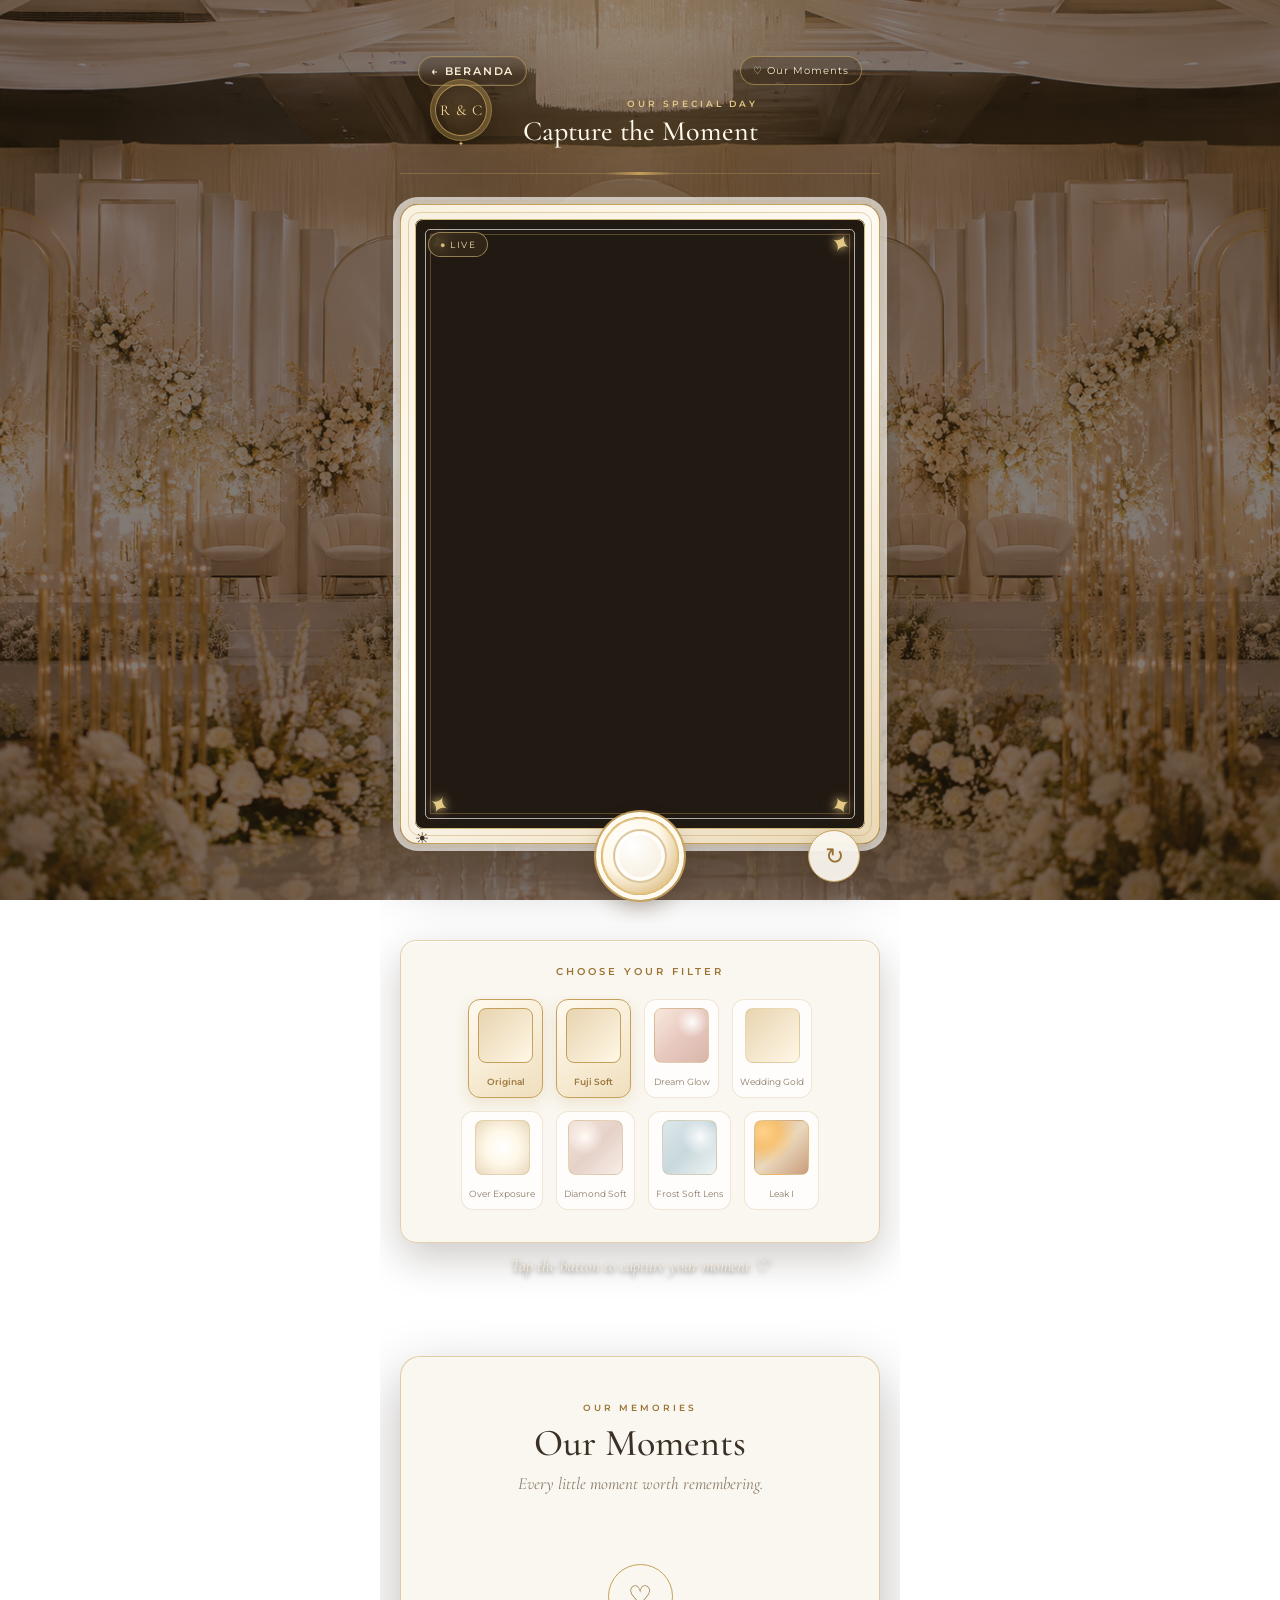
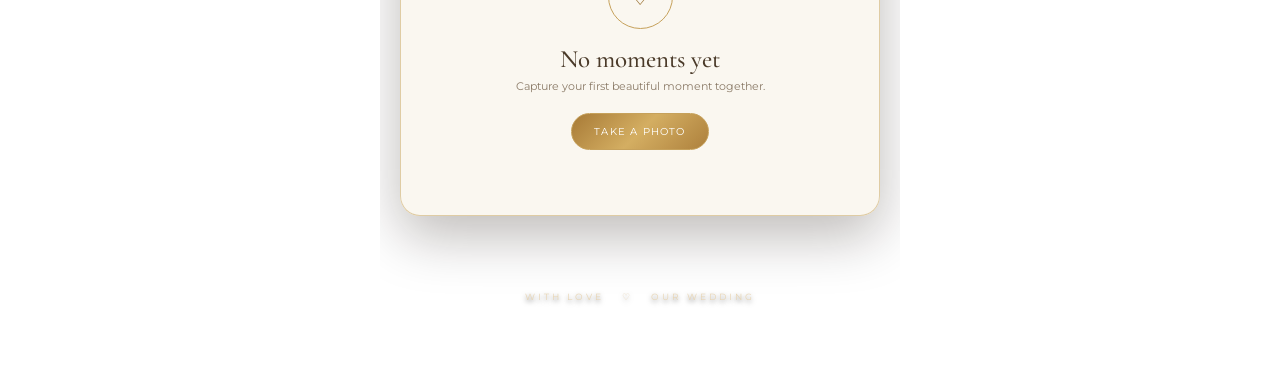
==== commit ef6d8cd2: "Enhance camera section with exposure control Added exposure control and tap-to-focus functionality t" ====
--- a/booth.html
+++ b/booth.html
@@ -40,28 +40,85 @@
 
     <div class="camera-frame">
 
-        <video id="camera" autoplay playsinline></video>
-
+        <!-- CAMERA VIDEO -->
+        <video
+            id="camera"
+            autoplay
+            playsinline>
+        </video>
+
+        <!-- EXPOSURE CONTROL -->
+
+        <div
+            class="exposure-control"
+            id="exposureControl">
+
+            <div class="exposure-icon">
+                ☀
+            </div>
+
+            <span
+                class="exposure-value"
+                id="exposureValue">
+                0
+            </span>
+
+        </div>
+
+
+        <div
+            class="exposure-hint"
+            id="exposureHint">
+
+            ↑ Brighter &nbsp; • &nbsp; ↓ Darker
+
+        </div>
+
+        <!-- TAP TO FOCUS -->
+        <div id="focusBox" class="focus-box"></div>
+
+
+        <!-- CANVAS -->
         <canvas id="canvas"></canvas>
+
 
         <!-- GOLD FRAME -->
         <div class="wedding-frame">
 
-            <div class="ornament top-left-ornament">✦</div>
-            <div class="ornament top-right-ornament">✦</div>
-            <div class="ornament bottom-left-ornament">✦</div>
-            <div class="ornament bottom-right-ornament">✦</div>
-
-        </div>
+            <div class="ornament top-left-ornament">
+                ✦
+            </div>
+
+            <div class="ornament top-right-ornament">
+                ✦
+            </div>
+
+            <div class="ornament bottom-left-ornament">
+                ✦
+            </div>
+
+            <div class="ornament bottom-right-ornament">
+                ✦
+            </div>
+
+        </div>
+
 
         <!-- COUNTDOWN -->
-        <div class="countdown-overlay" id="countdownOverlay">
+        <div
+            class="countdown-overlay"
+            id="countdownOverlay">
 
             <div class="countdown-circle">
-                <span id="countdownNumber">3</span>
-            </div>
-
-        </div>
+
+                <span id="countdownNumber">
+                    3
+                </span>
+
+            </div>
+
+        </div>
+
 
         <!-- CAMERA STATUS -->
         <div class="camera-status">
@@ -79,15 +136,20 @@
             class="switch-camera"
             id="switchCamera"
             aria-label="Switch camera">
+
             ↻
+
         </button>
+
 
         <!-- Capture -->
         <button
             class="capture-button"
             id="captureButton"
             aria-label="Take photo">
+
             <span></span>
+
         </button>
 
     </section>
@@ -107,6 +169,11 @@
     <button class="filter active" data-filter="none">
         <span class="filter-preview original"></span>
         <span>Original</span>
+    </button>
+
+    <button class="filter active" data-filter="fuji">
+        <span class="filter-preview fuji"></span>
+        <span>Fuji Soft</span>
     </button>
 
     <button class="filter" data-filter="dream">
@@ -239,4 +306,4 @@
     <script src="script.js"></script>
 
 </body>
-</html>+</html>
--- a/style.css
+++ b/style.css
@@ -625,7 +625,6 @@
 
     display: block;
 
-    transform: scaleX(-1);
 }
 
 #canvas {
@@ -3533,4 +3532,4 @@
 
     transform: scale(1.08);
 
-}+}
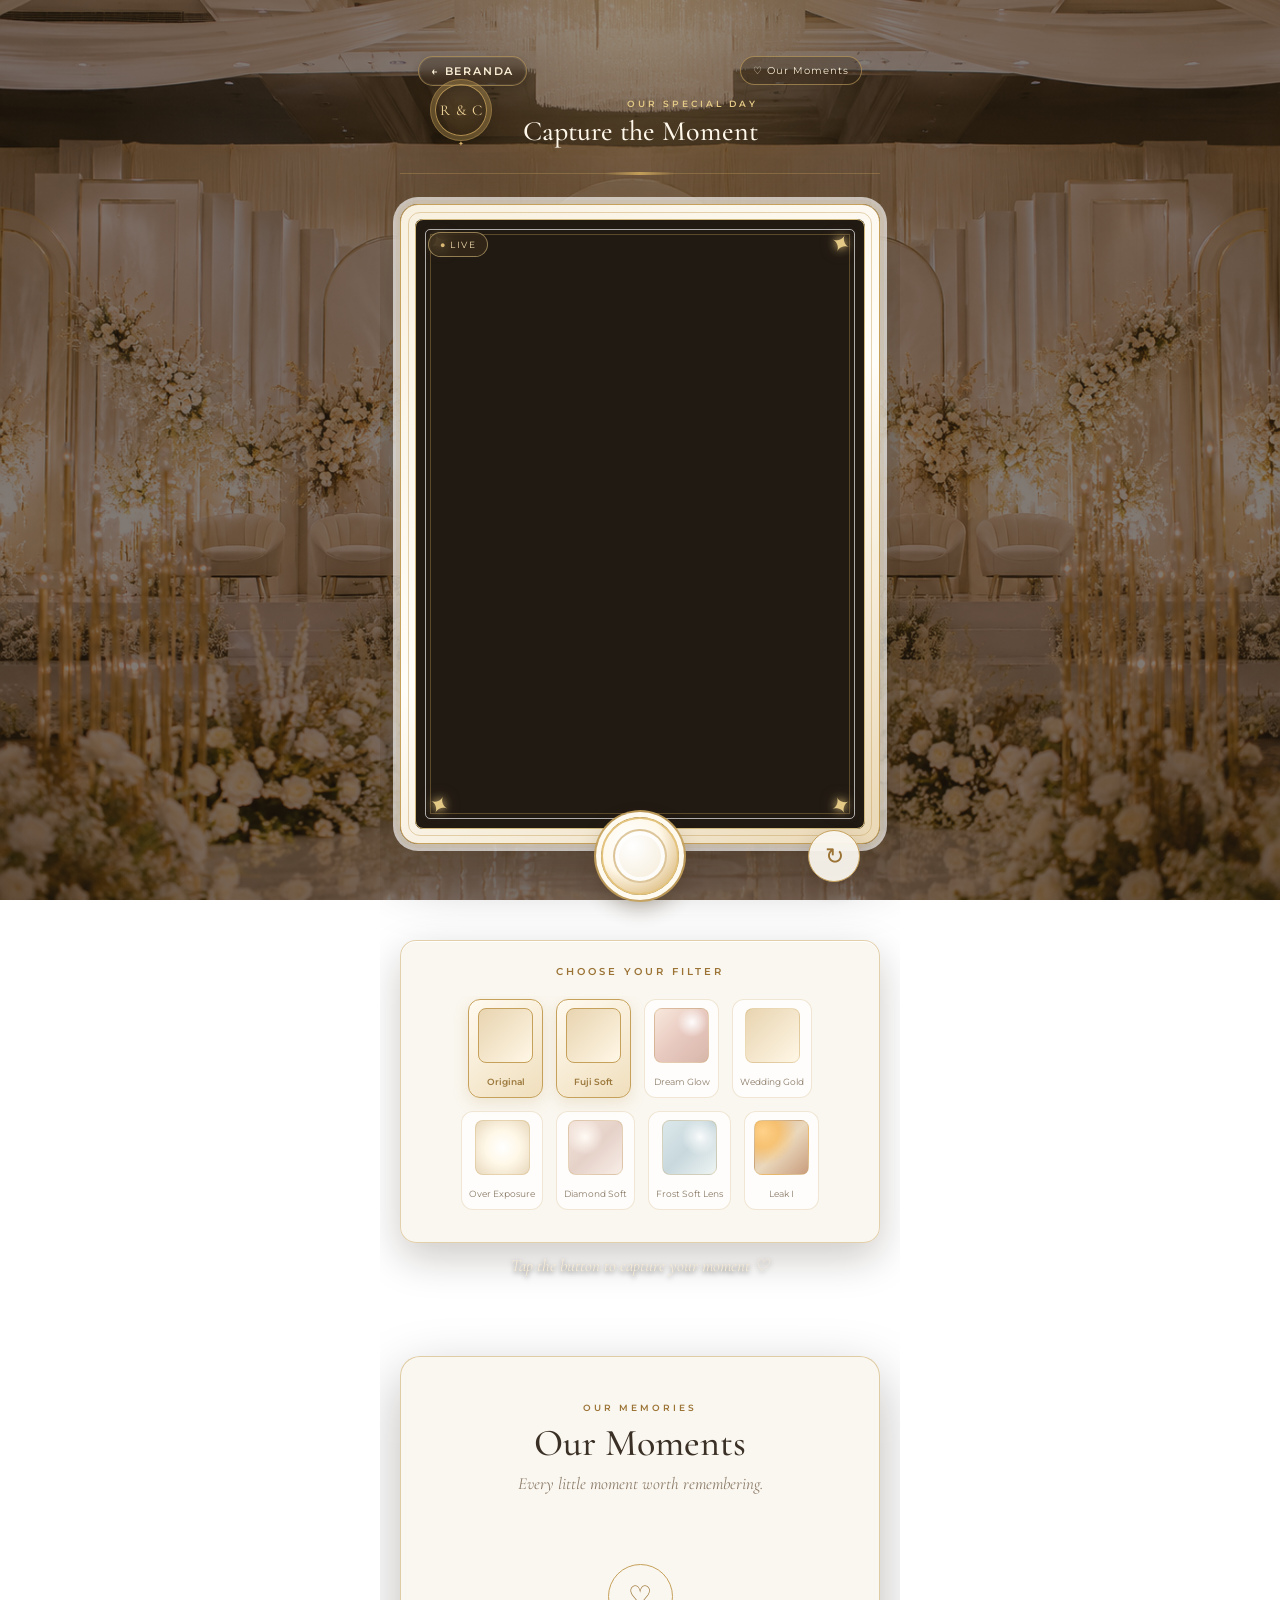
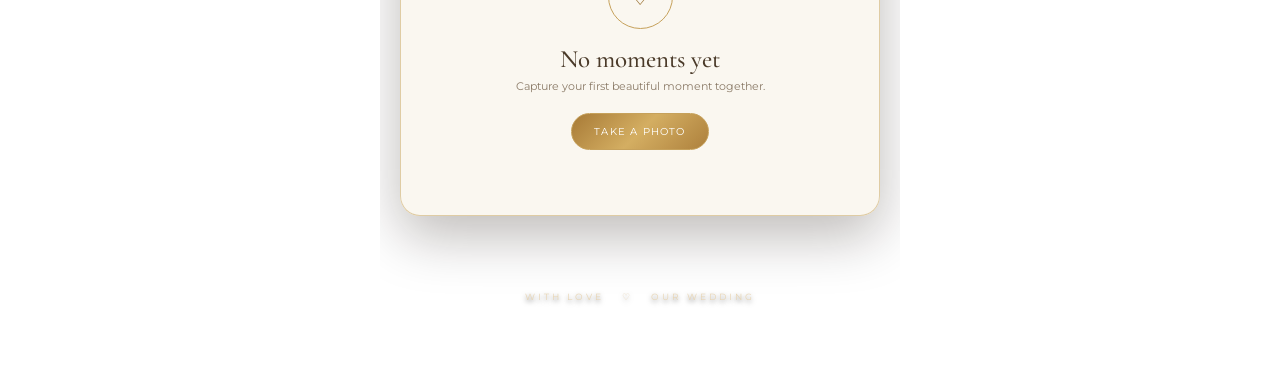
==== commit c8f6b882: "Update photobooth" ====
--- a/booth.html
+++ b/booth.html
@@ -1,309 +1,309 @@
-<!DOCTYPE html>
-<html lang="en">
-<head>
-    <meta charset="UTF-8">
-    <meta name="viewport" content="width=device-width, initial-scale=1.0">
-
-    <title>Our Moments — Wedding Photobooth</title>
-
-    <link rel="preconnect" href="https://fonts.googleapis.com">
-    <link rel="preconnect" href="https://fonts.gstatic.com" crossorigin>
-
-    <link href="https://fonts.googleapis.com/css2?family=Cormorant+Garamond:wght@400;500;600&family=Montserrat:wght@400;500;600&display=swap" rel="stylesheet">
-
-    <link rel="stylesheet" href="style.css">
-</head>
-
-<body>
-
-    <main class="photobooth">
-
-        <!-- Header -->
-        <header class="header">
-            <a class="back-link" href="index.html" aria-label="Kembali ke halaman selamat datang">← Beranda</a>
-
-            <div class="monogram">R & C</div>
-
-            <div class="header-text">
-                <span>OUR SPECIAL DAY</span>
-                <h1>Capture the Moment</h1>
-            </div>
-
-             <a href="#gallery" class="gallery-link">
-                ♡ Our Moments
-            </a>
-        </header>
-
-
-        <!-- Camera -->
-<section class="camera-section">
-
-    <div class="camera-frame">
-
-        <!-- CAMERA VIDEO -->
-        <video
-            id="camera"
-            autoplay
-            playsinline>
-        </video>
-
-        <!-- EXPOSURE CONTROL -->
-
-        <div
-            class="exposure-control"
-            id="exposureControl">
-
-            <div class="exposure-icon">
-                ☀
-            </div>
-
-            <span
-                class="exposure-value"
-                id="exposureValue">
-                0
-            </span>
-
-        </div>
-
-
-        <div
-            class="exposure-hint"
-            id="exposureHint">
-
-            ↑ Brighter &nbsp; • &nbsp; ↓ Darker
-
-        </div>
-
-        <!-- TAP TO FOCUS -->
-        <div id="focusBox" class="focus-box"></div>
-
-
-        <!-- CANVAS -->
-        <canvas id="canvas"></canvas>
-
-
-        <!-- GOLD FRAME -->
-        <div class="wedding-frame">
-
-            <div class="ornament top-left-ornament">
-                ✦
-            </div>
-
-            <div class="ornament top-right-ornament">
-                ✦
-            </div>
-
-            <div class="ornament bottom-left-ornament">
-                ✦
-            </div>
-
-            <div class="ornament bottom-right-ornament">
-                ✦
-            </div>
-
-        </div>
-
-
-        <!-- COUNTDOWN -->
-        <div
-            class="countdown-overlay"
-            id="countdownOverlay">
-
-            <div class="countdown-circle">
-
-                <span id="countdownNumber">
-                    3
-                </span>
-
-            </div>
-
-        </div>
-
-
-        <!-- CAMERA STATUS -->
-        <div class="camera-status">
-            ● LIVE
-        </div>
-
-    </div>
-
-
-    <!-- CAMERA CONTROLS -->
-    <section class="controls">
-
-        <!-- Switch camera -->
-        <button
-            class="switch-camera"
-            id="switchCamera"
-            aria-label="Switch camera">
-
-            ↻
-
-        </button>
-
-
-        <!-- Capture -->
-        <button
-            class="capture-button"
-            id="captureButton"
-            aria-label="Take photo">
-
-            <span></span>
-
-        </button>
-
-    </section>
-
-</section>
-
-
-<!-- FILTER -->
-<section class="filter-section">
-
-    <p class="section-label">
-        CHOOSE YOUR FILTER
-    </p>
-
-    <div class="filters">
-
-    <button class="filter active" data-filter="none">
-        <span class="filter-preview original"></span>
-        <span>Original</span>
-    </button>
-
-    <button class="filter active" data-filter="fuji">
-        <span class="filter-preview fuji"></span>
-        <span>Fuji Soft</span>
-    </button>
-
-    <button class="filter" data-filter="dream">
-        <span class="filter-preview dream"></span>
-        <span>Dream Glow</span>
-    </button>
-
-    <button class="filter" data-filter="weddingGold">
-        <span class="filter-preview weddingGold"></span>
-        <span>Wedding Gold</span>
-    </button>
-
-    <button class="filter" data-filter="overexposure">
-        <span class="filter-preview overexposure"></span>
-        <span>Over Exposure</span>
-    </button>
-
-    <button class="filter" data-filter="diamond">
-        <span class="filter-preview diamond"></span>
-        <span>Diamond Soft</span>
-    </button>
-
-    <button class="filter" data-filter="frost">
-        <span class="filter-preview frost"></span>
-        <span>Frost Soft Lens</span>
-    </button>
-
-    <button class="filter" data-filter="leak1">
-        <span class="filter-preview leak1"></span>
-        <span>Leak I</span>
-    </button>
-
-</div>
-
-</section>
-
-
-<p class="instruction">
-    Tap the button to capture your moment ♡
-</p>
-
-
-
-        <!-- Preview -->
-        <section class="preview-section" id="previewSection">
-
-            <p class="section-label">YOUR MOMENT</p>
-
-            <div class="preview-container">
-                <img id="photoPreview" alt="Captured photo">
-            </div>
-
-            <div class="preview-buttons">
-                <button id="retakeButton" class="secondary-button">
-                    Retake
-                </button>
-
-                <button id="saveButton" class="primary-button">
-                    Save Photo
-                </button>
-            </div>
-
-        </section>
-
-        <!-- =========================
-            OUR MOMENTS GALLERY
-        ========================= -->
-
-        <section class="gallery-section" id="gallery">
-
-            <div class="gallery-heading">
-
-                <span class="gallery-eyebrow">
-                    OUR MEMORIES
-                </span>
-
-                <h2>Our Moments</h2>
-
-                <p>
-                    Every little moment worth remembering.
-                </p>
-
-            </div>
-
-
-            <!-- Gallery -->
-
-            <div class="gallery-grid" id="galleryGrid">
-
-                <!-- Foto akan muncul otomatis di sini -->
-
-            </div>
-
-
-            <!-- Empty State -->
-
-            <div class="gallery-empty" id="galleryEmpty">
-
-                <div class="empty-icon">
-                    ♡
-                </div>
-
-                <h3>No moments yet</h3>
-
-                <p>
-                    Capture your first beautiful moment together.
-                </p>
-
-                <button
-                    class="gallery-capture-button"
-                    onclick="window.scrollTo({ top: 0, behavior: 'smooth' })">
-
-                    Take a Photo
-
-                </button>
-
-            </div>
-
-        </section>
-
-        <!-- Footer -->
-        <footer>
-            <span>WITH LOVE</span>
-            <span>♡</span>
-            <span>OUR WEDDING</span>
-        </footer>
-
-    </main>
-
-    <script src="script.js"></script>
-
-</body>
-</html>
+<!DOCTYPE html>
+<html lang="en">
+<head>
+    <meta charset="UTF-8">
+    <meta name="viewport" content="width=device-width, initial-scale=1.0">
+
+    <title>Our Moments — Wedding Photobooth</title>
+
+    <link rel="preconnect" href="https://fonts.googleapis.com">
+    <link rel="preconnect" href="https://fonts.gstatic.com" crossorigin>
+
+    <link href="https://fonts.googleapis.com/css2?family=Cormorant+Garamond:wght@400;500;600&family=Montserrat:wght@400;500;600&display=swap" rel="stylesheet">
+
+    <link rel="stylesheet" href="style.css">
+</head>
+
+<body>
+
+    <main class="photobooth">
+
+        <!-- Header -->
+        <header class="header">
+            <a class="back-link" href="index.html" aria-label="Kembali ke halaman selamat datang">← Beranda</a>
+
+            <div class="monogram">R & C</div>
+
+            <div class="header-text">
+                <span>OUR SPECIAL DAY</span>
+                <h1>Capture the Moment</h1>
+            </div>
+
+             <a href="#gallery" class="gallery-link">
+                ♡ Our Moments
+            </a>
+        </header>
+
+
+        <!-- Camera -->
+<section class="camera-section">
+
+    <div class="camera-frame">
+
+        <!-- CAMERA VIDEO -->
+        <video
+            id="camera"
+            autoplay
+            playsinline>
+        </video>
+
+        <!-- EXPOSURE CONTROL -->
+
+        <div
+            class="exposure-control"
+            id="exposureControl">
+
+            <div class="exposure-icon">
+                ☀
+            </div>
+
+            <span
+                class="exposure-value"
+                id="exposureValue">
+                0
+            </span>
+
+        </div>
+
+
+        <div
+            class="exposure-hint"
+            id="exposureHint">
+
+            ↑ Brighter &nbsp; • &nbsp; ↓ Darker
+
+        </div>
+
+        <!-- TAP TO FOCUS -->
+        <div id="focusBox" class="focus-box"></div>
+
+
+        <!-- CANVAS -->
+        <canvas id="canvas"></canvas>
+
+
+        <!-- GOLD FRAME -->
+        <div class="wedding-frame">
+
+            <div class="ornament top-left-ornament">
+                ✦
+            </div>
+
+            <div class="ornament top-right-ornament">
+                ✦
+            </div>
+
+            <div class="ornament bottom-left-ornament">
+                ✦
+            </div>
+
+            <div class="ornament bottom-right-ornament">
+                ✦
+            </div>
+
+        </div>
+
+
+        <!-- COUNTDOWN -->
+        <div
+            class="countdown-overlay"
+            id="countdownOverlay">
+
+            <div class="countdown-circle">
+
+                <span id="countdownNumber">
+                    3
+                </span>
+
+            </div>
+
+        </div>
+
+
+        <!-- CAMERA STATUS -->
+        <div class="camera-status">
+            ● LIVE
+        </div>
+
+    </div>
+
+
+    <!-- CAMERA CONTROLS -->
+    <section class="controls">
+
+        <!-- Switch camera -->
+        <button
+            class="switch-camera"
+            id="switchCamera"
+            aria-label="Switch camera">
+
+            ↻
+
+        </button>
+
+
+        <!-- Capture -->
+        <button
+            class="capture-button"
+            id="captureButton"
+            aria-label="Take photo">
+
+            <span></span>
+
+        </button>
+
+    </section>
+
+</section>
+
+
+<!-- FILTER -->
+<section class="filter-section">
+
+    <p class="section-label">
+        CHOOSE YOUR FILTER
+    </p>
+
+    <div class="filters">
+
+    <button class="filter active" data-filter="none">
+        <span class="filter-preview original"></span>
+        <span>Original</span>
+    </button>
+
+    <button class="filter active" data-filter="fuji">
+        <span class="filter-preview fuji"></span>
+        <span>Fuji Soft</span>
+    </button>
+
+    <button class="filter" data-filter="dream">
+        <span class="filter-preview dream"></span>
+        <span>Dream Glow</span>
+    </button>
+
+    <button class="filter" data-filter="weddingGold">
+        <span class="filter-preview weddingGold"></span>
+        <span>Wedding Gold</span>
+    </button>
+
+    <button class="filter" data-filter="overexposure">
+        <span class="filter-preview overexposure"></span>
+        <span>Over Exposure</span>
+    </button>
+
+    <button class="filter" data-filter="diamond">
+        <span class="filter-preview diamond"></span>
+        <span>Diamond Soft</span>
+    </button>
+
+    <button class="filter" data-filter="frost">
+        <span class="filter-preview frost"></span>
+        <span>Frost Soft Lens</span>
+    </button>
+
+    <button class="filter" data-filter="leak1">
+        <span class="filter-preview leak1"></span>
+        <span>Leak I</span>
+    </button>
+
+</div>
+
+</section>
+
+
+<p class="instruction">
+    Tap the button to capture your moment ♡
+</p>
+
+
+
+        <!-- Preview -->
+        <section class="preview-section" id="previewSection">
+
+            <p class="section-label">YOUR MOMENT</p>
+
+            <div class="preview-container">
+                <img id="photoPreview" alt="Captured photo">
+            </div>
+
+            <div class="preview-buttons">
+                <button id="retakeButton" class="secondary-button">
+                    Retake
+                </button>
+
+                <button id="saveButton" class="primary-button">
+                    Save Photo
+                </button>
+            </div>
+
+        </section>
+
+        <!-- =========================
+            OUR MOMENTS GALLERY
+        ========================= -->
+
+        <section class="gallery-section" id="gallery">
+
+            <div class="gallery-heading">
+
+                <span class="gallery-eyebrow">
+                    OUR MEMORIES
+                </span>
+
+                <h2>Our Moments</h2>
+
+                <p>
+                    Every little moment worth remembering.
+                </p>
+
+            </div>
+
+
+            <!-- Gallery -->
+
+            <div class="gallery-grid" id="galleryGrid">
+
+                <!-- Foto akan muncul otomatis di sini -->
+
+            </div>
+
+
+            <!-- Empty State -->
+
+            <div class="gallery-empty" id="galleryEmpty">
+
+                <div class="empty-icon">
+                    ♡
+                </div>
+
+                <h3>No moments yet</h3>
+
+                <p>
+                    Capture your first beautiful moment together.
+                </p>
+
+                <button
+                    class="gallery-capture-button"
+                    onclick="window.scrollTo({ top: 0, behavior: 'smooth' })">
+
+                    Take a Photo
+
+                </button>
+
+            </div>
+
+        </section>
+
+        <!-- Footer -->
+        <footer>
+            <span>WITH LOVE</span>
+            <span>♡</span>
+            <span>OUR WEDDING</span>
+        </footer>
+
+    </main>
+
+    <script src="script.js"></script>
+
+</body>
+</html>
--- a/style.css
+++ b/style.css
@@ -1,3535 +1,3689 @@
-/* =========================
-   WELCOME PAGE
-========================= */
-
-.welcome-body {
-    display: flex;
-}
-
-.welcome {
-    width: 100%;
-    min-height: 100vh;
-
-    display: flex;
-    flex-direction: column;
-    align-items: center;
-    justify-content: center;
-
-    padding: 32px 18px 40px;
-}
-
-
-/* =========================
-   INVITATION CARD
-========================= */
-
-.invitation-card {
-    position: relative;
-
-    width: 100%;
-    max-width: 420px;
-
-    padding: 56px 34px 44px;
-
-    text-align: center;
-
-    background: linear-gradient(180deg, #fffdf9 0%, var(--broken-white) 100%);
-
-    border: 1px solid rgba(198, 161, 91, 0.4);
-    border-radius: 4px;
-
-    box-shadow:
-        0 2px 0 rgba(198, 161, 91, 0.25),
-        0 30px 60px rgba(70, 55, 30, 0.14);
-}
-
-/* faint inner keyline, like a printed invitation */
-.invitation-card::before {
-    content: "";
-
-    position: absolute;
-    inset: 12px;
-
-    border: 1px solid rgba(198, 161, 91, 0.28);
-
-    pointer-events: none;
-}
-
-
-/* =========================
-   CORNER FLOURISHES (SVG)
-========================= */
-
-.corner-flourish {
-    position: absolute;
-
-    width: 58px;
-    height: auto;
-
-    fill: none;
-    stroke: var(--gold);
-    stroke-width: 1.6;
-    stroke-linecap: round;
-}
-
-.corner-flourish .spark {
-    fill: var(--gold);
-    stroke: none;
-}
-
-.corner-flourish path {
-    stroke-dasharray: 1;
-    stroke-dashoffset: 1;
-    animation: drawFlourish 1.1s ease forwards;
-}
-
-.corner-flourish .spark {
-    opacity: 0;
-    animation: sparkIn 0.5s ease forwards;
-}
-
-.corner-tl {
-    top: 18px;
-    left: 18px;
-    animation-delay: 0s;
-}
-
-.corner-tr {
-    top: 18px;
-    right: 18px;
-    transform: scaleX(-1);
-}
-
-.corner-bl {
-    bottom: 18px;
-    left: 18px;
-    transform: scaleY(-1);
-}
-
-.corner-br {
-    bottom: 18px;
-    right: 18px;
-    transform: scale(-1, -1);
-}
-
-.corner-tl path, .corner-tl .spark { animation-delay: 0.15s; }
-.corner-tr path, .corner-tr .spark { animation-delay: 0.3s; }
-.corner-bl path, .corner-bl .spark { animation-delay: 0.3s; }
-.corner-br path, .corner-br .spark { animation-delay: 0.45s; }
-
-.corner-tl .spark { animation-delay: 1.05s; }
-.corner-tr .spark { animation-delay: 1.2s; }
-.corner-bl .spark { animation-delay: 1.2s; }
-.corner-br .spark { animation-delay: 1.35s; }
-
-@keyframes drawFlourish {
-    to { stroke-dashoffset: 0; }
-}
-
-@keyframes sparkIn {
-    to { opacity: 1; }
-}
-
-
-/* =========================
-   WAX SEAL / MONOGRAM
-========================= */
-
-.seal {
-    position: relative;
-
-    width: 88px;
-    height: 88px;
-
-    margin: 0 auto 26px;
-
-    display: flex;
-    align-items: center;
-    justify-content: center;
-
-    opacity: 0;
-    animation: sealDrop 0.7s cubic-bezier(0.22, 1, 0.36, 1) forwards;
-    animation-delay: 0.55s;
-}
-
-.seal-ring {
-    position: absolute;
-    inset: 0;
-
-    border: 1px solid var(--gold);
-    border-radius: 50%;
-}
-
-.seal-ring-outer {
-    inset: -9px;
-
-    border-width: 1px;
-    border-color: rgba(198, 161, 91, 0.35);
-}
-
-.seal .monogram {
-    position: relative;
-
-    width: auto;
-    height: auto;
-
-    margin: 0;
-
-    border: none;
-
-    color: var(--dark-gold);
-
-    font-family: "Cormorant Garamond", serif;
-    font-size: 24px;
-    letter-spacing: 1px;
-}
-
-@keyframes sealDrop {
-    0% {
-        opacity: 0;
-        transform: scale(0.4);
-    }
-    60% {
-        opacity: 1;
-        transform: scale(1.08);
-    }
-    100% {
-        opacity: 1;
-        transform: scale(1);
-    }
-}
-
-
-/* =========================
-   TEXT
-========================= */
-
-.eyebrow {
-    opacity: 0;
-
-    color: var(--gold);
-
-    font-size: 10px;
-    font-weight: 600;
-    letter-spacing: 3.5px;
-
-    animation: riseIn 0.7s ease forwards;
-    animation-delay: 0.95s;
-}
-
-.welcome-title {
-    margin-top: 10px;
-
-    opacity: 0;
-
-    font-family: "Cormorant Garamond", serif;
-    font-weight: 500;
-    font-size: 36px;
-    line-height: 1.15;
-
-    animation: riseIn 0.7s ease forwards;
-    animation-delay: 1.1s;
-}
-
-.welcome-title em {
-    display: block;
-
-    margin-top: 2px;
-
-    color: var(--dark-gold);
-    font-style: italic;
-    font-size: 22px;
-}
-
-.lede {
-    margin: 18px auto 0;
-    max-width: 320px;
-
-    opacity: 0;
-
-    color: var(--soft-brown);
-
-    font-size: 13px;
-    line-height: 1.7;
-
-    animation: riseIn 0.7s ease forwards;
-    animation-delay: 1.25s;
-}
-
-
-/* =========================
-   DIVIDER
-========================= */
-
-.meta-divider {
-    display: flex;
-    align-items: center;
-    justify-content: center;
-    gap: 10px;
-
-    margin: 24px auto 12px;
-    max-width: 220px;
-
-    opacity: 0;
-
-    animation: riseIn 0.7s ease forwards;
-    animation-delay: 1.4s;
-}
-
-.meta-divider span {
-    flex: 1;
-    height: 1px;
-
-    background: rgba(198, 161, 91, 0.45);
-}
-
-.diamond {
-    width: 8px;
-    height: 8px;
-
-    fill: var(--gold);
-    flex-shrink: 0;
-}
-
-.event-meta {
-    opacity: 0;
-
-    color: var(--soft-brown);
-
-    font-size: 10.5px;
-    letter-spacing: 1.5px;
-    text-transform: uppercase;
-
-    animation: riseIn 0.7s ease forwards;
-    animation-delay: 1.5s;
-}
-
-
-/* =========================
-   CTA BUTTON
-========================= */
-
-.cta {
-    position: relative;
-    overflow: hidden;
-
-    display: inline-flex;
-    align-items: center;
-    gap: 10px;
-
-    margin-top: 30px;
-    padding: 15px 30px;
-
-    background: var(--gold);
-
-    color: var(--broken-white);
-    text-decoration: none;
-
-    font-family: "Montserrat", sans-serif;
-    font-size: 11.5px;
-    font-weight: 600;
-    letter-spacing: 1.5px;
-    text-transform: uppercase;
-
-    border-radius: 30px;
-    box-shadow: 0 12px 26px rgba(155, 120, 60, 0.32);
-
-    opacity: 0;
-
-    animation: riseIn 0.7s ease forwards;
-    animation-delay: 1.65s;
-
-    transition: transform 0.2s ease, box-shadow 0.2s ease;
-}
-
-.cta:hover {
-    transform: translateY(-2px);
-    box-shadow: 0 16px 32px rgba(155, 120, 60, 0.4);
-}
-
-.cta:active {
-    transform: translateY(0);
-}
-
-.cta-arrow {
-    width: 15px;
-    height: 15px;
-
-    fill: none;
-    stroke: currentColor;
-    stroke-width: 2;
-    stroke-linecap: round;
-    stroke-linejoin: round;
-
-    transition: transform 0.2s ease;
-}
-
-.cta:hover .cta-arrow {
-    transform: translateX(3px);
-}
-
-/* light sweep across the gold button, fires once after entrance */
-.cta::after {
-    content: "";
-
-    position: absolute;
-    top: 0;
-    left: -60%;
-
-    width: 40%;
-    height: 100%;
-
-    background: linear-gradient(
-        115deg,
-        transparent 0%,
-        rgba(255, 255, 255, 0.55) 50%,
-        transparent 100%
-    );
-
-    animation: shimmer 1.8s ease 2.4s 1;
-}
-
-@keyframes shimmer {
-    to { left: 130%; }
-}
-
-
-/* =========================
-   FOOTNOTE
-========================= */
-
-.footnote {
-    margin-top: 22px;
-
-    opacity: 0;
-
-    color: var(--soft-brown);
-
-    font-family: "Cormorant Garamond", serif;
-    font-size: 14px;
-
-    animation: riseIn 0.7s ease forwards;
-    animation-delay: 1.8s;
-}
-
-
-/* =========================
-   SHARED RISE-IN
-========================= */
-
-@keyframes riseIn {
-    from {
-        opacity: 0;
-        transform: translateY(10px);
-    }
-    to {
-        opacity: 1;
-        transform: translateY(0);
-    }
-}
-
-
-/* =========================
-   REDUCED MOTION
-========================= */
-
-@media (prefers-reduced-motion: reduce) {
-
-    .corner-flourish path,
-    .corner-flourish .spark,
-    .seal,
-    .eyebrow,
-    .welcome-title,
-    .lede,
-    .meta-divider,
-    .event-meta,
-    .cta,
-    .footnote {
-        animation: none !important;
-        opacity: 1 !important;
-        transform: none !important;
-    }
-
-    .cta::after {
-        display: none;
-    }
-
-}
-
-
-/* =========================
-   MOBILE
-========================= */
-
-@media (max-width: 400px) {
-
-    .invitation-card {
-        padding: 46px 24px 36px;
-    }
-
-    .welcome-title {
-        font-size: 31px;
-    }
-
-    .welcome-title em {
-        font-size: 19px;
-    }
-
-}
-
-* {
-    margin: 0;
-    padding: 0;
-    box-sizing: border-box;
-}
-
-:root {
-    --broken-white: #f8f5ef;
-    --cream: #eee8dc;
-    --gold: #c6a15b;
-    --dark-gold: #9b783c;
-    --brown: #3b342b;
-    --soft-brown: #766c5d;
-    --white: #ffffff;
-}
-
-body {
-    min-height: 100vh;
-
-    background:
-        radial-gradient(
-            circle at top,
-            #fffdf9 0%,
-            var(--broken-white) 45%,
-            #eee7da 100%
-        );
-
-    color: var(--brown);
-
-    font-family: "Montserrat", sans-serif;
-}
-
-.photobooth {
-    width: 100%;
-    max-width: 520px;
-    min-height: 100vh;
-
-    margin: auto;
-    padding: 28px 20px 30px;
-
-    display: flex;
-    flex-direction: column;
-}
-
-
-/* =========================
-   HEADER
-========================= */
-
-.header {
-    position: relative;
-    text-align: center;
-    margin-bottom: 24px;
-}
-
-.back-link {
-    position: absolute;
-    top: 2px;
-    left: 0;
-
-    color: var(--soft-brown);
-    text-decoration: none;
-
-    font-size: 10px;
-    letter-spacing: 1px;
-
-    border-bottom: 1px solid transparent;
-    transition: color 0.2s ease, border-color 0.2s ease;
-}
-
-.back-link:hover {
-    color: var(--dark-gold);
-    border-color: var(--gold);
-}
-
-.monogram {
-    width: 52px;
-    height: 52px;
-
-    margin: 0 auto 12px;
-
-    display: flex;
-    align-items: center;
-    justify-content: center;
-
-    border: 1px solid var(--gold);
-    border-radius: 50%;
-
-    color: var(--dark-gold);
-
-    font-family: "Cormorant Garamond", serif;
-    font-size: 19px;
-}
-
-.header-text span {
-    display: block;
-
-    color: var(--gold);
-
-    font-size: 9px;
-    font-weight: 600;
-    letter-spacing: 3px;
-}
-
-.header h1 {
-    margin-top: 4px;
-
-    font-family: "Cormorant Garamond", serif;
-    font-size: 30px;
-    font-weight: 500;
-}
-
-
-/* =========================
-   CAMERA
-========================= */
-
-.camera-section {
-    width: 100%;
-    position: relative;
-    margin-bottom: 65px;
-}
-
-.camera-frame {
-    position: relative;
-
-    width: 100%;
-    aspect-ratio: 3 / 4;
-
-    overflow: hidden;
-
-    background: #ddd6ca;
-
-    border: 1px solid rgba(198, 161, 91, 0.65);
-    border-radius: 18px;
-
-    box-shadow:
-        0 15px 40px rgba(70, 55, 30, 0.12);
-}
-
-#camera {
-    width: 100%;
-    height: 100%;
-
-    object-fit: cover;
-
-    display: block;
-
-}
-
-#canvas {
-    display: none;
-}
-
-
-/* Camera overlay */
-
-.camera-overlay {
-    position: absolute;
-    inset: 0;
-
-    pointer-events: none;
-}
-
-.camera-status {
-    position: absolute;
-
-    top: 14px;
-    left: 14px;
-
-    padding: 6px 9px;
-
-    background: rgba(30, 25, 20, 0.4);
-
-    color: white;
-
-    border-radius: 20px;
-
-    font-size: 8px;
-    letter-spacing: 1.5px;
-}
-
-.camera-status::first-letter {
-    color: #d9b875;
-}
-
-
-/* Corners */
-
-.corner {
-    position: absolute;
-
-    width: 25px;
-    height: 25px;
-
-    border-color: rgba(255,255,255,0.75);
-    border-style: solid;
-}
-
-.top-left {
-    top: 18px;
-    left: 18px;
-    border-width: 1px 0 0 1px;
-}
-
-.top-right {
-    top: 18px;
-    right: 18px;
-    border-width: 1px 1px 0 0;
-}
-
-.bottom-left {
-    bottom: 18px;
-    left: 18px;
-    border-width: 0 0 1px 1px;
-}
-
-.bottom-right {
-    bottom: 18px;
-    right: 18px;
-    border-width: 0 1px 1px 0;
-}
-
-
-/* =========================
-   FILTER
-========================= */
-
-.filter-section {
-    margin-top: 22px;
-}
-
-.section-label {
-    margin-bottom: 12px;
-
-    color: var(--soft-brown);
-
-    font-size: 9px;
-    font-weight: 600;
-
-    letter-spacing: 2px;
-    text-align: center;
-}
-
-.filters {
-    display: flex;
-    justify-content: flex-start;
-    gap: 13px;
-    overflow-x: auto;
-    padding: 3px 2px 8px;
-    scrollbar-width: none;
-}
-
-.filters::-webkit-scrollbar {
-    display: none;
-}
-
-
-.filter {
-    flex: 0 0 auto;
-}
-
-.filter {
-    border: none;
-    background: transparent;
-
-    color: var(--soft-brown);
-
-    font-family: "Montserrat", sans-serif;
-
-    cursor: pointer;
-
-    display: flex;
-    flex-direction: column;
-    align-items: center;
-
-    gap: 6px;
-}
-
-.filter-preview {
-    width: 46px;
-    height: 46px;
-
-    border-radius: 50%;
-
-    border: 2px solid transparent;
-
-    background: #ddd;
-}
-
-.filter.active .filter-preview {
-    border-color: var(--gold);
-}
-
-.filter.active span:last-child {
-    color: var(--dark-gold);
-    font-weight: 600;
-}
-
-.filter span:last-child {
-    font-size: 9px;
-}
-
-
-/* =========================
-   FILTER PREVIEW
-========================= */
-
-.original {
-    background:
-        linear-gradient(
-            135deg,
-            #f3eee5,
-            #cfc5b5
-        );
-}
-
-
-.soft {
-    background:
-        linear-gradient(
-            135deg,
-            #f5e8dc,
-            #dcc8b5
-        );
-}
-
-
-.warm {
-    background:
-        linear-gradient(
-            135deg,
-            #d7a06a,
-            #f1d1a4
-        );
-}
-
-
-.vintage {
-    background:
-        linear-gradient(
-            135deg,
-            #a99272,
-            #d7c4a2
-        );
-}
-
-
-.bw {
-    background:
-        linear-gradient(
-            135deg,
-            #222,
-            #dedede
-        );
-}
-
-/* =========================
-   CONTROLS
-========================= */
-
-.controls {
-    position: absolute;
-
-    z-index: 50;
-
-    left: 0;
-    right: 0;
-
-    bottom: -15px;
-
-    display: flex;
-
-    align-items: center;
-    justify-content: center;
-
-    margin: 0;
-
-    pointer-events: none;
-}
-
-
-.capture-button {
-    pointer-events: auto;
-    width: 76px;
-    height: 76px;
-
-    border-radius: 50%;
-
-    border: 2px solid #e3c37f;
-
-    background: radial-gradient(
-            circle at 35% 30%,
-            #fffdf6 0%,
-            #f5e6c6 45%,
-            #c59a4d 100%
-        );
-    box-shadow:
-        0 0 0 5px rgba(255, 250, 238, 0.95),
-        0 0 0 7px rgba(198, 161, 91, 0.85),
-        0 8px 22px rgba(55, 35, 12, 0.35);
-
-    cursor: pointer;
-
-    display: flex;
-    align-items: center;
-    justify-content: center;
-    transition: all 0.25s ease;
-}
-
-.capture-button span {
-    width: 52px;
-    height: 52px;
-
-    border-radius: 50%;
-
-    background: radial-gradient(
-            circle at 35% 30%,
-            #ffffff,
-            #f8f0df
-        );
-
-    border:
-        2px solid rgba(198, 161, 91, 0.55);
-
-    box-shadow:
-        inset 0 0 0 4px rgba(255,255,255,0.8),
-        0 2px 8px rgba(120,80,25,0.15);
-        
-    transition: 0.2s ease;
-}
-
-.capture-button:hover {
-    transform: scale(1.08);
-
-    box-shadow:
-        0 0 0 5px rgba(255, 250, 238, 0.95),
-        0 0 0 8px rgba(198, 161, 91, 0.9),
-        0 12px 30px rgba(55, 35, 12, 0.4);
-}
-
-.capture-button:hover span {
-    transform: scale(0.92);
-}
-
-.capture-button:active span {
-    transform: scale(0.82);
-}
-
-
-.switch-camera {
-    position: absolute;
-    right: 20px;
-
-    width: 40px;
-    height: 40px;
-
-    border-radius: 50%;
-
-    border: 1px solid rgba(198, 161, 91, 0.6);
-
-    background: rgba(255,255,255,0.4);
-
-    color: var(--dark-gold);
-
-    font-size: 21px;
-
-    cursor: pointer;
-}
-
-
-/* =========================
-   INSTRUCTION
-========================= */
-
-.instruction {
-    margin-top: 12px;
-
-    color: var(--soft-brown);
-
-    text-align: center;
-
-    font-family: "Cormorant Garamond", serif;
-
-    font-size: 17px;
-}
-
-
-/* =========================
-   PREVIEW
-========================= */
-
-.preview-section {
-    display: none;
-
-    margin-top: 35px;
-}
-
-.preview-container {
-    width: 100%;
-
-    padding: 8px;
-
-    background: var(--white);
-
-    border: 1px solid var(--gold);
-
-    box-shadow: 0 10px 30px rgba(60, 40, 20, 0.1);
-}
-
-.preview-container img {
-    display: block;
-
-    width: 100%;
-}
-
-.preview-buttons {
-    display: flex;
-    gap: 10px;
-
-    margin-top: 14px;
-}
-
-.preview-buttons button {
-    flex: 1;
-
-    padding: 13px;
-
-    border-radius: 30px;
-
-    font-family: "Montserrat", sans-serif;
-    font-size: 11px;
-
-    cursor: pointer;
-}
-
-.secondary-button {
-    border: 1px solid var(--gold);
-
-    background: transparent;
-
-    color: var(--dark-gold);
-}
-
-.primary-button {
-    border: 1px solid var(--gold);
-
-    background: var(--gold);
-
-    color: white;
-}
-
-
-/* =========================
-   FOOTER
-========================= */
-
-footer {
-    margin-top: auto;
-    padding-top: 30px;
-
-    display: flex;
-    justify-content: center;
-    gap: 10px;
-
-    color: var(--gold);
-
-    font-size: 8px;
-    letter-spacing: 2px;
-}
-
-
-/* =========================
-   MOBILE
-========================= */
-
-@media (max-width: 400px) {
-
-    .photobooth {
-        padding: 22px 14px;
-    }
-
-    .header h1 {
-        font-size: 27px;
-    }
-
-    .camera-frame {
-        border-radius: 14px;
-    }
-
-    .filters {
-        gap: 10px;
-    }
-
-}
-
-/* =========================
-   WEDDING GOLD FRAME
-========================= */
-
-.wedding-frame {
-    position: absolute;
-    inset: 10px;
-
-    pointer-events: none;
-
-    border: 1px solid rgba(198, 161, 91, 0.85);
-
-    z-index: 5;
-}
-
-
-/* Inner border */
-
-.wedding-frame::before {
-    content: "";
-
-    position: absolute;
-
-    inset: 7px;
-
-    border: 1px solid rgba(255, 255, 255, 0.7);
-}
-
-
-/* Outer decorative border */
-
-.wedding-frame::after {
-    content: "";
-
-    position: absolute;
-
-    inset: 14px;
-
-    border: 1px solid rgba(198, 161, 91, 0.35);
-}
-
-
-/* Ornament */
-
-.ornament {
-    position: absolute;
-
-    width: 42px;
-    height: 42px;
-
-    display: flex;
-    align-items: center;
-    justify-content: center;
-
-    color: var(--gold);
-
-    font-family: "Cormorant Garamond", serif;
-
-    font-size: 28px;
-
-    text-shadow:
-        0 0 5px rgba(198, 161, 91, 0.3);
-}
-
-
-/* Top left */
-
-.top-left-ornament {
-    top: -4px;
-    left: -4px;
-
-    transform: rotate(-25deg);
-}
-
-
-/* Top right */
-
-.top-right-ornament {
-    top: -4px;
-    right: -4px;
-
-    transform: rotate(25deg);
-}
-
-
-/* Bottom left */
-
-.bottom-left-ornament {
-    bottom: -4px;
-    left: -4px;
-
-    transform: rotate(-155deg);
-}
-
-
-/* Bottom right */
-
-.bottom-right-ornament {
-    bottom: -4px;
-    right: -4px;
-
-    transform: rotate(155deg);
-}
-
-/* =========================
-   COUNTDOWN
-========================= */
-
-.countdown-overlay {
-    position: absolute;
-
-    inset: 0;
-
-    display: none;
-
-    align-items: center;
-    justify-content: center;
-
-    background: rgba(30, 25, 18, 0.25);
-
-    backdrop-filter: blur(2px);
-
-    z-index: 20;
-}
-
-
-.countdown-circle {
-    width: 130px;
-    height: 130px;
-
-    border-radius: 50%;
-
-    border: 2px solid var(--gold);
-
-    display: flex;
-    align-items: center;
-    justify-content: center;
-
-    background: rgba(248, 245, 239, 0.15);
-
-    box-shadow:
-        0 0 0 8px rgba(198, 161, 91, 0.08),
-        0 10px 40px rgba(0, 0, 0, 0.15);
-
-    animation: countdownPulse 1s ease;
-}
-
-
-#countdownNumber {
-    color: white;
-
-    font-family: "Cormorant Garamond", serif;
-
-    font-size: 82px;
-
-    font-weight: 500;
-
-    line-height: 1;
-
-    text-shadow:
-        0 2px 8px rgba(0, 0, 0, 0.3);
-}
-
-
-@keyframes countdownPulse {
-
-    0% {
-        transform: scale(0.7);
-        opacity: 0;
-    }
-
-    50% {
-        transform: scale(1.05);
-        opacity: 1;
-    }
-
-    100% {
-        transform: scale(1);
-        opacity: 1;
-    }
-
-}
-
-/* =====================================================
-   LUXURY WEDDING BACKGROUND
-===================================================== */
-
-.welcome-body {
-    position: relative;
-    min-height: 100vh;
-    overflow-x: hidden;
-
-    background: #17130e;
-}
-
-
-/* Full background image */
-
-.wedding-background {
-    position: fixed;
-    inset: 0;
-
-    width: 100%;
-    height: 100%;
-
-    background-image: url("assets/wedding-bg.png");
-    background-size: cover;
-    background-position: center center;
-    background-repeat: no-repeat;
-
-    transform: scale(1.03);
-
-    filter:
-        brightness(0.68)
-        saturate(0.82)
-        contrast(1.04);
-
-    z-index: 0;
-}
-
-
-/* Warm luxury overlay */
-
-.wedding-overlay {
-    position: fixed;
-    inset: 0;
-
-    background:
-        linear-gradient(
-            90deg,
-            rgba(36, 24, 12, 0.48),
-            rgba(255, 248, 230, 0.08) 50%,
-            rgba(36, 24, 12, 0.48)
-        );
-
-    
-
-    z-index: 1;
-}
-
-
-/* =====================================================
-   MAIN CONTENT
-===================================================== */
-
-.welcome {
-    position: relative;
-    z-index: 5;
-
-    min-height: 100vh;
-
-    padding: 60px 20px;
-
-    justify-content: center;
-}
-
-
-/* =====================================================
-   GOLD PARTICLES
-===================================================== */
-
-.gold-particle {
-    position: fixed;
-
-    z-index: 2;
-
-    color: #d8b66b;
-
-    font-family: "Cormorant Garamond", serif;
-
-    text-shadow:
-        0 0 8px rgba(255, 215, 130, 0.8),
-        0 0 20px rgba(198, 161, 91, 0.35);
-
-    pointer-events: none;
-
-    animation:
-        floatingGold 5s ease-in-out infinite;
-}
-
-
-.particle-1 {
-    top: 12%;
-    left: 14%;
-    font-size: 20px;
-}
-
-.particle-2 {
-    top: 25%;
-    right: 12%;
-    font-size: 14px;
-    animation-delay: 1s;
-}
-
-.particle-3 {
-    top: 54%;
-    left: 7%;
-    font-size: 12px;
-    animation-delay: 2s;
-}
-
-.particle-4 {
-    top: 68%;
-    right: 8%;
-    font-size: 22px;
-    animation-delay: 1.5s;
-}
-
-.particle-5 {
-    bottom: 12%;
-    left: 18%;
-    font-size: 13px;
-    animation-delay: 3s;
-}
-
-.particle-6 {
-    bottom: 20%;
-    right: 20%;
-    font-size: 11px;
-    animation-delay: 2.5s;
-}
-
-
-@keyframes floatingGold {
-
-    0%,
-    100% {
-        transform: translateY(0) rotate(0deg);
-        opacity: 0.45;
-    }
-
-    50% {
-        transform: translateY(-12px) rotate(8deg);
-        opacity: 1;
-    }
-
-}
-
-
-/* =====================================================
-   INVITATION CARD — LUXURY
-===================================================== */
-
-.invitation-card {
-
-    width: min(100%, 440px);
-
-    padding: 62px 38px 48px;
-
-    position: relative;
-
-    background:
-        linear-gradient(
-            145deg,
-            rgba(255, 253, 248, 0.98),
-            rgba(246, 239, 226, 0.96)
-        );
-
-    border: 1px solid rgba(198, 161, 91, 0.75);
-
-    border-radius: 3px;
-
-    box-shadow:
-
-        0 0 0 1px rgba(255, 255, 255, 0.8),
-
-        0 0 0 6px rgba(198, 161, 91, 0.10),
-
-        0 0 0 7px rgba(255, 255, 255, 0.65),
-
-        0 30px 70px rgba(20, 12, 5, 0.42),
-
-        0 10px 25px rgba(198, 161, 91, 0.16);
-
-    backdrop-filter: blur(8px);
-
-    overflow: hidden;
-}
-
-
-/* =====================================================
-   MULTI GOLD FRAME
-===================================================== */
-
-.invitation-card::before {
-
-    content: "";
-
-    position: absolute;
-
-    inset: 13px;
-
-    border:
-        1px solid rgba(198, 161, 91, 0.65);
-
-    pointer-events: none;
-}
-
-
-.invitation-card::after {
-
-    content: "";
-
-    position: absolute;
-
-    inset: 19px;
-
-    border:
-        1px solid rgba(198, 161, 91, 0.22);
-
-    pointer-events: none;
-}
-
-
-/* =====================================================
-   GOLD TOP & BOTTOM LINE
-===================================================== */
-
-.gold-line {
-
-    position: absolute;
-
-    left: 50%;
-
-    width: 180px;
-
-    height: 1px;
-
-    transform: translateX(-50%);
-
-    background:
-        linear-gradient(
-            90deg,
-            transparent,
-            #c6a15b,
-            #e6c982,
-            #c6a15b,
-            transparent
-        );
-
-    box-shadow:
-        0 0 7px rgba(198, 161, 91, 0.35);
-}
-
-
-.gold-line-top {
-    top: 25px;
-}
-
-
-.gold-line-bottom {
-    bottom: 25px;
-}
-
-
-/* =====================================================
-   CENTER ORNAMENTS
-===================================================== */
-
-.card-ornament {
-
-    position: absolute;
-
-    left: 50%;
-
-    transform: translateX(-50%);
-
-    color: #b88d43;
-
-    font-family: "Cormorant Garamond", serif;
-
-    font-size: 26px;
-
-    line-height: 1;
-
-    text-shadow:
-        0 1px 2px rgba(120, 80, 20, 0.25),
-        0 0 8px rgba(198, 161, 91, 0.25);
-
-    z-index: 3;
-}
-
-
-.ornament-top {
-    top: 17px;
-}
-
-
-.ornament-bottom {
-    bottom: 16px;
-
-    transform:
-        translateX(-50%)
-        rotate(180deg);
-}
-
-
-/* =====================================================
-   LUXURY SEAL
-===================================================== */
-
-.seal {
-
-    width: 96px;
-    height: 96px;
-
-    margin-bottom: 30px;
-
-    color: #a77b35;
-}
-
-
-.seal-ring {
-
-    border-color: #c6a15b;
-
-    box-shadow:
-        0 0 0 1px rgba(255, 255, 255, 0.7) inset;
-}
-
-
-.seal-ring-outer {
-
-    inset: -10px;
-
-    border-color:
-        rgba(198, 161, 91, 0.45);
-}
-
-
-.seal::before,
-.seal::after {
-
-    content: "✦";
-
-    position: absolute;
-
-    color: #c6a15b;
-
-    font-size: 9px;
-}
-
-
-.seal::before {
-    top: -17px;
-    left: 50%;
-    transform: translateX(-50%);
-}
-
-
-.seal::after {
-    bottom: -17px;
-    left: 50%;
-    transform: translateX(-50%);
-}
-
-
-/* =====================================================
-   GOLD TYPOGRAPHY
-===================================================== */
-
-.eyebrow {
-
-    color: #b48740;
-
-    text-shadow:
-        0 1px 1px rgba(255,255,255,0.8);
-}
-
-
-.welcome-title {
-
-    color: #3b3023;
-
-    text-shadow:
-        0 1px 0 rgba(255,255,255,0.7);
-}
-
-
-.welcome-title em {
-
-    color: #a77a36;
-
-    text-shadow:
-        0 1px 1px rgba(255,255,255,0.6);
-}
-
-
-.event-meta {
-
-    color: #8a714f;
-
-    letter-spacing: 2px;
-}
-
-
-/* =====================================================
-   LUXURY CTA
-===================================================== */
-
-.cta {
-
-    min-width: 245px;
-
-    justify-content: center;
-
-    background:
-        linear-gradient(
-            135deg,
-            #a77a36,
-            #d4ae62 45%,
-            #b98c43 100%
-        );
-
-    border:
-        1px solid rgba(255, 235, 185, 0.65);
-
-    box-shadow:
-
-        0 8px 18px rgba(120, 80, 25, 0.25),
-
-        0 16px 35px rgba(120, 80, 25, 0.25),
-
-        inset 0 1px 0 rgba(255,255,255,0.35);
-
-    transition:
-        transform 0.3s ease,
-        box-shadow 0.3s ease,
-        filter 0.3s ease;
-}
-
-
-.cta:hover {
-
-    transform: translateY(-3px) scale(1.015);
-
-    filter: brightness(1.06);
-
-    box-shadow:
-
-        0 12px 25px rgba(120, 80, 25, 0.3),
-
-        0 22px 45px rgba(120, 80, 25, 0.28),
-
-        inset 0 1px 0 rgba(255,255,255,0.45);
-}
-
-
-/* =====================================================
-   FOOTNOTE
-===================================================== */
-
-.footnote {
-
-    color: #f4ead8;
-
-    text-shadow:
-        0 1px 4px rgba(0,0,0,0.65);
-
-}
-
-
-/* =====================================================
-   RESPONSIVE
-===================================================== */
-
-@media (max-width: 600px) {
-
-    .wedding-background {
-
-        background-position:
-            center center;
-
-        filter:
-            brightness(0.64)
-            saturate(0.82);
-    }
-
-
-    .welcome {
-
-        padding:
-            35px 16px 45px;
-    }
-
-
-    .invitation-card {
-
-        padding:
-            56px 28px 45px;
-    }
-
-
-    .gold-particle {
-        display: none;
-    }
-
-}
-
-/* =========================================================
-   LUXURY WEDDING PHOTOBOOTH UI
-========================================================= */
-
-:root {
-    --gold: #c6a15b;
-    --gold-light: #e4c986;
-    --gold-dark: #9b7335;
-
-    --ivory: #faf7f0;
-    --cream: #f2eadc;
-    --brown: #3b3025;
-    --muted: #8b7b68;
-
-    --gold-glow: rgba(198, 161, 91, 0.35);
-}
-
-
-/* =========================================================
-   BODY
-========================================================= */
-
-body {
-    background:
-        linear-gradient(
-            rgba(38, 27, 16, 0.58),
-            rgba(38, 27, 16, 0.58)
-        ),
-        url("assets/wedding-bg.png");
-
-    background-size: cover;
-    background-position: center;
-    background-attachment: fixed;
-
-    color: var(--brown);
-}
-
-
-/* =========================================================
-   MAIN
-========================================================= */
-
-.photobooth {
-    position: relative;
-
-    min-height: 100vh;
-
-    padding:
-        38px 20px 70px;
-
-    overflow: hidden;
-}
-
-
-/* soft luxury glow */
-
-.photobooth::before {
-    content: "";
-
-    position: fixed;
-
-    width: 500px;
-    height: 500px;
-
-    top: -250px;
-    left: 50%;
-
-    transform: translateX(-50%);
-
-    background:
-        radial-gradient(
-            circle,
-            rgba(228, 201, 134, 0.22),
-            transparent 70%
-        );
-
-    pointer-events: none;
-}
-
-
-/* =========================================================
-   HEADER
-========================================================= */
-
-.header {
-    position: relative;
-
-    width: min(100%, 850px);
-
-    margin: 0 auto 30px;
-
-    display: grid;
-
-    grid-template-columns: 1fr auto 1fr;
-
-    align-items: center;
-
-    padding-bottom: 25px;
-
-    padding-top: 28px;
-
-    border-bottom:
-        1px solid rgba(198, 161, 91, 0.35);
-}
-
-
-/* decorative gold line */
-
-.header::after {
-    content: "";
-
-    position: absolute;
-
-    bottom: -2px;
-    left: 50%;
-
-    width: 70px;
-    height: 3px;
-
-    transform: translateX(-50%);
-
-    background:
-        linear-gradient(
-            90deg,
-            transparent,
-            var(--gold),
-            transparent
-        );
-}
-
-
-/* =========================================================
-   BACK BUTTON
-========================================================= */
-
-.back-link {
-    position: absolute;
-    top: 18px;
-    left: 18px;
-
-    display: inline-flex;
-    align-items: center;
-    gap: 7px;
-
-    padding: 7px 12px;
-
-    justify-self: start;
-
-    color: #f8ecd3;
-
-    text-decoration: none;
-
-    font-family: "Montserrat", sans-serif;
-
-    font-size: 11px;
-    font-weight: 600;
-
-    letter-spacing: 1.8px;
-
-    text-transform: uppercase;
-
-    transition: 0.3s ease;
-
-    border: 1px solid rgba(214, 177, 103, 0.55);
-    border-radius: 20px;
-
-    background: rgba(53, 38, 23, 0.35);
-
-    backdrop-filter: blur(5px);
-
-    box-shadow:
-        0 2px 8px rgba(0,0,0,0.15),
-        inset 0 0 0 1px rgba(255,255,255,0.08);
-}
-
-.back-link::first-letter {
-    font-size: 10px;
-}
-
-.back-link:hover {
-    color: #fffaf0;
-
-    border-color: #d6b167;
-
-    background: rgba(198, 161, 91, 0.22);
-
-    transform: translateY(-1px);
-
-    box-shadow:
-        0 4px 12px rgba(0,0,0,0.2),
-        0 0 12px rgba(198,161,91,0.18);
-}
-
-
-/* =========================================================
-   MONOGRAM
-========================================================= */
-
-.header .monogram {
-    position: relative;
-
-    margin-top: 18px;
-
-    width: 52px;
-    height: 52px;
-
-    margin-left: auto;
-    margin-right: auto;
-
-    display: flex;
-    align-items: center;
-    justify-content: center;
-
-    border: 1px solid rgba(198,161,91,0.85);
-
-    border-radius: 50%;
-
-    color: #f3d79c;
-
-    font-family: "Cormorant Garamond", serif;
-    font-size: 15px;
-    letter-spacing: 1px;
-
-    background:
-        radial-gradient(
-            circle,
-            rgba(198,161,91,0.14),
-            rgba(35,25,15,0.15)
-        );
-
-    box-shadow:
-        0 0 0 4px rgba(198,161,91,0.08),
-        0 0 0 5px rgba(198,161,91,0.3),
-        0 5px 14px rgba(0,0,0,0.2);
-}
-
-
-/* second ring */
-
-.header .monogram::before {
-    content: "";
-
-    position: absolute;
-
-    inset: -6px;
-
-    border:
-        1px solid rgba(198, 161, 91, 0.45);
-
-    border-radius: 50%;
-}
-
-.header .monogram::after {
-    content: "✦";
-
-    position: absolute;
-
-    bottom: -13px;
-    left: 50%;
-
-    transform: translateX(-50%);
-
-    color: #d6b167;
-
-    font-size: 7px;
-}
-
-
-/* =========================================================
-   HEADER TEXT
-========================================================= */
-
-.header-text {
-    margin-top: 32px;
-    justify-self: end;
-
-    text-align: right;
-}
-
-
-.header-text span {
-    display: block;
-
-    color: var(--gold-light);
-
-    font-size: 9px;
-
-    letter-spacing: 3px;
-
-    margin-bottom: 5px;
-}
-
-
-.header-text h1 {
-    margin: 0;
-
-    color: #fff8eb;
-
-    font-family:
-        "Cormorant Garamond",
-        serif;
-
-    font-size: 28px;
-
-    font-weight: 500;
-}
-
-
-/* =========================================================
-   CAMERA SECTION
-========================================================= */
-
-.camera-section {
-    position: relative;
-    width: min(100%, 560px);
-    margin: 0 auto;
-}
-
-
-/* =========================================================
-   CAMERA FRAME
-========================================================= */
-
-.camera-frame {
-    position: relative;
-
-    padding: 14px;
-
-    background:
-        linear-gradient(
-            145deg,
-            #f8f0df,
-            #fffdf8,
-            #ead8b5
-        );
-
-    border:
-        1px solid var(--gold);
-
-    border-radius: 18px;
-
-    box-shadow:
-
-        0 0 0 4px rgba(198, 161, 91, 0.12),
-
-        0 0 0 7px rgba(255,255,255,0.65),
-
-        0 25px 65px rgba(20, 12, 5, 0.40),
-
-        0 0 35px rgba(198, 161, 91, 0.22);
-
-}
-
-
-/* inner gold frame */
-
-.camera-frame::before {
-    content: "";
-
-    position: absolute;
-
-    inset: 7px;
-
-    border:
-        1px solid rgba(198, 161, 91, 0.45);
-
-    border-radius: 12px;
-
-    pointer-events: none;
-
-    z-index: 5;
-}
-
-
-/* =========================================================
-   VIDEO
-========================================================= */
-
-#camera {
-    display: block;
-
-    width: 100%;
-
-    aspect-ratio: 3 / 4;
-
-    object-fit: cover;
-
-    border-radius: 8px;
-
-    background: #211a13;
-}
-
-
-/* =========================================================
-   WEDDING FRAME
-========================================================= */
-
-.wedding-frame {
-    position: absolute;
-
-    inset: 14px;
-
-    border:
-        1px solid rgba(228, 201, 134, 0.9);
-
-    border-radius: 8px;
-
-    pointer-events: none;
-
-    z-index: 4;
-}
-
-
-.wedding-frame::before {
-    content: "";
-
-    position: absolute;
-
-    inset: 9px;
-
-    border:
-        1px solid rgba(255,255,255,0.65);
-
-    border-radius: 5px;
-}
-
-
-/* =========================================================
-   GOLD ORNAMENTS
-========================================================= */
-
-.ornament {
-    position: absolute;
-
-    width: 38px;
-    height: 38px;
-
-    display: flex;
-
-    align-items: center;
-    justify-content: center;
-
-    color: var(--gold-light);
-
-    font-size: 24px;
-
-    text-shadow:
-        0 0 8px rgba(255, 218, 143, 0.9),
-        0 0 15px rgba(198, 161, 91, 0.5);
-
-    z-index: 8;
-}
-
-
-/* corners */
-
-.top-left-ornament {
-    top: 5px;
-    left: 5px;
-}
-
-.top-right-ornament {
-    top: 5px;
-    right: 5px;
-}
-
-.bottom-left-ornament {
-    bottom: 5px;
-    left: 5px;
-}
-
-.bottom-right-ornament {
-    bottom: 5px;
-    right: 5px;
-}
-
-
-/* =========================================================
-   CAMERA STATUS
-========================================================= */
-
-.camera-status {
-    position: absolute;
-
-    top: 27px;
-    left: 27px;
-
-    padding:
-        6px 11px;
-
-    border-radius: 20px;
-
-    background:
-        rgba(55, 42, 25, 0.72);
-
-    border:
-        1px solid rgba(228, 201, 134, 0.55);
-
-    color: #f4dfb0;
-
-    font-size: 9px;
-
-    letter-spacing: 1.5px;
-
-    z-index: 10;
-
-    backdrop-filter: blur(8px);
-}
-
-
-/* =========================================================
-   FILTER SECTION
-========================================================= */
-
-/* =========================
-   NEW FILTER PREVIEWS
-========================= */
-
-.filter-preview {
-    overflow: hidden;
-    position: relative;
-}
-
-
-/* DREAM GLOW */
-
-.filter-preview.dream {
-    background:
-        radial-gradient(
-            circle at 70% 25%,
-            rgba(255,255,255,0.95),
-            transparent 28%
-        ),
-        linear-gradient(
-            135deg,
-            #f8e8dc,
-            #e8c9c0,
-            #d8b7aa
-        );
-}
-
-
-/* OVER EXPOSURE */
-
-.filter-preview.overexposure {
-    background:
-        radial-gradient(
-            circle,
-            #ffffff 0%,
-            #fff8e8 45%,
-            #e8d8bd 100%
-        );
-}
-
-
-/* DIAMOND SOFT */
-
-.filter-preview.diamond {
-    background:
-        radial-gradient(
-            circle at 30% 30%,
-            #fffaf4,
-            transparent 35%
-        ),
-        linear-gradient(
-            135deg,
-            #f3e4db,
-            #e5d1c8,
-            #f8eee8
-        );
-}
-
-
-/* FROST SOFT LENS */
-
-.filter-preview.frost {
-    background:
-        radial-gradient(
-            circle at 70% 30%,
-            rgba(255,255,255,0.9),
-            transparent 35%
-        ),
-        linear-gradient(
-            135deg,
-            #dce8eb,
-            #c8d8dd,
-            #eef4f3
-        );
-}
-
-
-/* LEAK I */
-
-.filter-preview.leak1 {
-    background:
-        radial-gradient(
-            circle at 15% 20%,
-            #ffd28a 0%,
-            rgba(255,190,90,0.7) 25%,
-            transparent 55%
-        ),
-        linear-gradient(
-            135deg,
-            #d6b18b,
-            #ead8bd,
-            #c99d7d
-        );
-}
-
-
-/* VAPORWAVE */
-
-.filter-preview.vaporwave {
-    background:
-        linear-gradient(
-            135deg,
-            #ff82c8,
-            #9c75e8 50%,
-            #65d7e8
-        );
-}
-
-
-/* LEAK II */
-
-.filter-preview.leak2 {
-    background:
-        radial-gradient(
-            circle at 80% 20%,
-            #ffd27c 0%,
-            #e6a34f 22%,
-            transparent 58%
-        ),
-        linear-gradient(
-            135deg,
-            #c69b68,
-            #ead2a8,
-            #d09b60
-        );
-}
-
-
-/* RED GLOW */
-
-.filter-preview.redglow {
-    background:
-        radial-gradient(
-            circle at 70% 30%,
-            rgba(255,90,90,0.85),
-            transparent 48%
-        ),
-        linear-gradient(
-            135deg,
-            #6f2028,
-            #b84b52,
-            #e29a91
-        );
-}
-
-.filter-section {
-    width: min(100%, 650px);
-
-    margin:
-        35px auto 0;
-
-    padding:
-        24px 25px;
-
-    background:
-        rgba(250, 247, 240, 0.94);
-
-    border:
-        1px solid rgba(198, 161, 91, 0.45);
-
-    border-radius: 16px;
-
-    box-shadow:
-        0 15px 40px rgba(30, 20, 10, 0.22),
-
-        inset 0 1px 0 white;
-}
-
-
-.section-label {
-    color: var(--gold-dark);
-
-    font-size: 10px;
-
-    letter-spacing: 3px;
-
-    font-weight: 600;
-
-    text-align: center;
-
-    margin-bottom: 18px;
-}
-
-
-/* =========================================================
-   FILTER BUTTONS
-========================================================= */
-
-.filters {
-    display: flex;
-
-    justify-content: center;
-
-    gap: 13px;
-
-    flex-wrap: wrap;
-}
-
-
-.filter {
-    position: relative;
-
-    min-width: 75px;
-
-    padding:
-        8px 7px 10px;
-
-    border:
-        1px solid rgba(198, 161, 91, 0.25);
-
-    border-radius: 12px;
-
-    background:
-        rgba(255,255,255,0.72);
-
-    color: var(--muted);
-
-    font-family: "Montserrat", sans-serif;
-
-    font-size: 9px;
-
-    cursor: pointer;
-
-    transition:
-        transform 0.25s ease,
-        box-shadow 0.25s ease,
-        border-color 0.25s ease;
-}
-
-
-.filter:hover {
-    transform: translateY(-3px);
-
-    border-color:
-        rgba(198, 161, 91, 0.7);
-
-    box-shadow:
-        0 8px 18px rgba(120, 80, 25, 0.15);
-}
-
-
-.filter.active {
-    border-color: var(--gold);
-
-    background:
-        linear-gradient(
-            145deg,
-            #fffaf0,
-            #f0dfbd
-        );
-
-    color: var(--gold-dark);
-
-    box-shadow:
-        0 5px 15px rgba(198, 161, 91, 0.22);
-}
-
-
-/* =========================================================
-   FILTER PREVIEW
-========================================================= */
-
-.filter-preview {
-    display: block;
-
-    width: 55px;
-    height: 55px;
-
-    margin: 0 auto 7px;
-
-    border-radius: 8px;
-
-    border:
-        1px solid rgba(198, 161, 91, 0.3);
-
-    background:
-        linear-gradient(
-            135deg,
-            #e8d4b0,
-            #fff7e6
-        );
-}
-
-
-/* =========================================================
-   CONTROLS
-========================================================= */
-
-.controls {
-    position: relative;
-
-    z-index: 30;
-
-    display: flex;
-    align-items: center;
-    justify-content: center;
-
-    gap: 35px;
-
-    margin: -42px auto 25px;
-
-    pointer-events: none;
-}
-
-.controls button {
-    pointer-events: auto;
-}
-
-/* =========================================================
-   SWITCH CAMERA
-========================================================= */
-
-.switch-camera {
-    width: 52px;
-    height: 52px;
-
-    border-radius: 50%;
-
-    border:
-        1px solid var(--gold);
-
-    background:
-        rgba(250,247,240,0.94);
-
-    color: var(--gold-dark);
-
-    font-size: 23px;
-
-    cursor: pointer;
-
-    box-shadow:
-        0 8px 20px rgba(50, 30, 10, 0.2);
-
-    transition:
-        transform 0.3s ease,
-        box-shadow 0.3s ease;
-}
-
-
-.switch-camera:hover {
-    transform: rotate(180deg);
-
-    box-shadow:
-        0 10px 25px rgba(198,161,91,0.3);
-}
-
-
-/* =========================================================
-   CAPTURE BUTTON
-========================================================= */
-
-.capture-button {
-    position: relative;
-
-    width: 78px;
-    height: 78px;
-
-    border-radius: 50%;
-
-    border: 2px solid #e4c47d;
-
-    background:
-        radial-gradient(
-            circle at 35% 30%,
-            #ffffff 0%,
-            #fff8e9 45%,
-            #d0a65b 100%
-        );
-
-    box-shadow:
-        0 0 0 5px #fffaf0,
-        0 0 0 7px rgba(198,161,91,0.9),
-        0 10px 25px rgba(60,40,15,0.45);
-
-    display: flex;
-    align-items: center;
-    justify-content: center;
-
-    cursor: pointer;
-
-    transition: 0.25s ease;
-}
-
-.capture-button span {
-    display: block;
-
-    width: 54px;
-    height: 54px;
-
-    border-radius: 50%;
-
-    background:
-        radial-gradient(
-            circle at 35% 30%,
-            #ffffff,
-            #f4ead5
-        );
-
-    border:
-        2px solid rgba(198,161,91,0.55);
-
-    box-shadow:
-        inset 0 0 0 4px rgba(255,255,255,0.8);
-}
-
-.capture-button:hover {
-    transform: scale(1.07);
-}
-
-
-.capture-button:active {
-    transform: scale(0.96);
-}
-
-
-/* =========================================================
-   INSTRUCTION
-========================================================= */
-
-.instruction {
-    text-align: center;
-
-    color: #f6ead5;
-
-    font-family:
-        "Cormorant Garamond",
-        serif;
-
-    font-size: 17px;
-
-    font-style: italic;
-
-    text-shadow:
-        0 2px 5px rgba(0,0,0,0.65);
-}
-
-
-/* =========================================================
-   PREVIEW
-========================================================= */
-
-.preview-section {
-    width: min(100%, 560px);
-
-    margin:
-        50px auto 0;
-
-    padding:
-        28px;
-
-    background:
-        rgba(250,247,240,0.96);
-
-    border:
-        1px solid rgba(198,161,91,0.55);
-
-    border-radius: 18px;
-
-    box-shadow:
-        0 20px 50px rgba(20,12,5,0.3);
-}
-
-
-.preview-container {
-    position: relative;
-
-    padding: 10px;
-
-    background:
-        linear-gradient(
-            145deg,
-            #d6b46b,
-            #fff8e9,
-            #b88c43
-        );
-
-    border-radius: 12px;
-}
-
-
-.preview-container img {
-    display: block;
-
-    width: 100%;
-
-    border-radius: 7px;
-
-    border:
-        1px solid rgba(198,161,91,0.6);
-}
-
-
-/* =========================================================
-   PREVIEW BUTTONS
-========================================================= */
-
-.preview-buttons {
-    display: flex;
-
-    justify-content: center;
-
-    gap: 12px;
-
-    margin-top: 22px;
-}
-
-
-.secondary-button,
-.primary-button {
-    padding:
-        13px 25px;
-
-    border-radius: 30px;
-
-    font-family: "Montserrat", sans-serif;
-
-    font-size: 10px;
-
-    letter-spacing: 1.3px;
-
-    text-transform: uppercase;
-
-    cursor: pointer;
-
-    transition: 0.25s ease;
-}
-
-
-.secondary-button {
-    background: transparent;
-
-    color: var(--gold-dark);
-
-    border:
-        1px solid var(--gold);
-}
-
-
-.primary-button {
-    color: white;
-
-    border:
-        1px solid #e4c986;
-
-    background:
-        linear-gradient(
-            135deg,
-            #a77a36,
-            #d4ae62,
-            #ad803c
-        );
-
-    box-shadow:
-        0 8px 20px rgba(120,80,25,0.25);
-}
-
-
-.secondary-button:hover,
-.primary-button:hover {
-    transform: translateY(-2px);
-
-    box-shadow:
-        0 10px 25px rgba(120,80,25,0.25);
-}
-
-
-/* =========================================================
-   FOOTER
-========================================================= */
-
-footer {
-    margin-top: 45px;
-
-    display: flex;
-
-    justify-content: center;
-
-    gap: 18px;
-
-    color: #e8d5b3;
-
-    font-size: 9px;
-
-    letter-spacing: 3px;
-
-    text-shadow:
-        0 2px 5px rgba(0,0,0,0.6);
-}
-
-
-/* =========================================================
-   COUNTDOWN
-========================================================= */
-
-.countdown-overlay {
-    background:
-        rgba(30,20,10,0.42) !important;
-
-    backdrop-filter:
-        blur(4px);
-}
-
-
-.countdown-circle {
-    border:
-        1px solid var(--gold-light) !important;
-
-    box-shadow:
-        0 0 0 8px rgba(198,161,91,0.12),
-        0 0 40px rgba(198,161,91,0.45) !important;
-
-    background:
-        rgba(30,20,10,0.55) !important;
-}
-
-
-#countdownNumber {
-    color: #f6dda8 !important;
-
-    text-shadow:
-        0 0 20px rgba(255,215,130,0.8);
-}
-
-
-/* =========================================================
-   MOBILE
-========================================================= */
-
-@media (max-width: 650px) {
-
-    .photobooth {
-        padding:
-            25px 14px 50px;
-    }
-
-    .header {
-        grid-template-columns:
-            auto 1fr;
-
-        gap: 15px;
-    }
-
-    .header .monogram {
-        grid-column: 1;
-        grid-row: 1;
-    }
-
-    .back-link {
-        position: absolute;
-        top: -5px;
-        left: 0;
-    }
-
-    .header-text {
-        grid-column: 2;
-
-        margin-top: 20px;
-    }
-
-    .header-text h1 {
-        font-size: 24px;
-    }
-
-    .filter-section {
-        padding: 20px 12px;
-    }
-
-    .filters {
-        gap: 7px;
-    }
-
-    .filter {
-        min-width: 67px;
-    }
-
-    .filter-preview {
-        width: 48px;
-        height: 48px;
-    }
-
-}
-
-/* =========================================================
-   OUR MOMENTS GALLERY
-========================================================= */
-
-.gallery-section {
-
-    width: min(100%, 900px);
-
-    margin: 80px auto 0;
-
-    padding: 45px 25px 50px;
-
-    background:
-        rgba(250, 247, 240, 0.96);
-
-    border:
-        1px solid rgba(198, 161, 91, 0.5);
-
-    border-radius: 20px;
-
-    box-shadow:
-        0 20px 55px rgba(20, 12, 5, 0.28);
-
-}
-
-
-/* =========================================================
-   GALLERY HEADING
-========================================================= */
-
-.gallery-heading {
-
-    text-align: center;
-
-    margin-bottom: 35px;
-
-}
-
-
-.gallery-eyebrow {
-
-    display: block;
-
-    margin-bottom: 7px;
-
-    color: var(--gold-dark);
-
-    font-size: 9px;
-
-    font-weight: 600;
-
-    letter-spacing: 3px;
-
-}
-
-
-.gallery-heading h2 {
-
-    margin: 0;
-
-    color: #3b3025;
-
-    font-family:
-        "Cormorant Garamond",
-        serif;
-
-    font-size: 38px;
-
-    font-weight: 500;
-
-}
-
-
-.gallery-heading p {
-
-    margin-top: 7px;
-
-    color: var(--muted);
-
-    font-family:
-        "Cormorant Garamond",
-        serif;
-
-    font-size: 17px;
-
-    font-style: italic;
-
-}
-
-
-/* =========================================================
-   GALLERY GRID
-========================================================= */
-
-.gallery-grid {
-
-    display: grid;
-
-    grid-template-columns:
-        repeat(3, 1fr);
-
-    gap: 18px;
-
-}
-
-
-/* =========================================================
-   GALLERY ITEM
-========================================================= */
-
-.gallery-item {
-
-    position: relative;
-
-    overflow: hidden;
-
-    aspect-ratio: 3 / 4;
-
-    padding: 6px;
-
-    background:
-        linear-gradient(
-            145deg,
-            #d6b46b,
-            #fff8e9,
-            #b88c43
-        );
-
-    border-radius: 12px;
-
-    box-shadow:
-        0 8px 22px rgba(50, 30, 10, 0.18);
-
-    cursor: pointer;
-
-    transition:
-        transform 0.3s ease,
-        box-shadow 0.3s ease;
-
-}
-
-
-.gallery-item:hover {
-
-    transform:
-        translateY(-5px)
-        rotate(0.5deg);
-
-    box-shadow:
-        0 15px 32px rgba(50, 30, 10, 0.25);
-
-}
-
-
-.gallery-item img {
-
-    width: 100%;
-
-    height: 100%;
-
-    display: block;
-
-    object-fit: cover;
-
-    border-radius: 7px;
-
-}
-
-
-/* =========================================================
-   DELETE BUTTON
-========================================================= */
-
-.gallery-delete {
-
-    position: absolute;
-
-    top: 12px;
-
-    right: 12px;
-
-    width: 30px;
-
-    height: 30px;
-
-    border-radius: 50%;
-
-    border:
-        1px solid rgba(255,255,255,0.7);
-
-    background:
-        rgba(45, 30, 15, 0.65);
-
-    color: white;
-
-    font-size: 13px;
-
-    cursor: pointer;
-
-    opacity: 0;
-
-    transition: 0.25s ease;
-
-}
-
-
-.gallery-item:hover .gallery-delete {
-
-    opacity: 1;
-
-}
-
-
-.gallery-delete:hover {
-
-    background:
-        rgba(120, 40, 30, 0.85);
-
-    transform: scale(1.08);
-
-}
-
-
-/* =========================================================
-   EMPTY STATE
-========================================================= */
-
-.gallery-empty {
-
-    text-align: center;
-
-    padding: 35px 20px 15px;
-
-    color: var(--muted);
-
-}
-
-
-.empty-icon {
-
-    width: 65px;
-
-    height: 65px;
-
-    margin: 0 auto 15px;
-
-    display: flex;
-
-    align-items: center;
-
-    justify-content: center;
-
-    border:
-        1px solid var(--gold);
-
-    border-radius: 50%;
-
-    color: var(--gold-dark);
-
-    font-family:
-        "Cormorant Garamond",
-        serif;
-
-    font-size: 27px;
-
-}
-
-
-.gallery-empty h3 {
-
-    color: #4a3a29;
-
-    font-family:
-        "Cormorant Garamond",
-        serif;
-
-    font-size: 25px;
-
-    font-weight: 500;
-
-}
-
-
-.gallery-empty p {
-
-    margin-top: 5px;
-
-    font-size: 11px;
-
-}
-
-
-/* =========================================================
-   GALLERY BUTTON
-========================================================= */
-
-.gallery-capture-button {
-
-    margin-top: 20px;
-
-    padding: 11px 22px;
-
-    border:
-        1px solid var(--gold);
-
-    border-radius: 30px;
-
-    background:
-        linear-gradient(
-            135deg,
-            #a77a36,
-            #d4ae62,
-            #ad803c
-        );
-
-    color: white;
-
-    font-family:
-        "Montserrat",
-        sans-serif;
-
-    font-size: 10px;
-
-    letter-spacing: 1.2px;
-
-    text-transform: uppercase;
-
-    cursor: pointer;
-
-    transition: 0.25s ease;
-
-}
-
-
-.gallery-capture-button:hover {
-
-    transform: translateY(-2px);
-
-    box-shadow:
-        0 8px 20px rgba(120,80,25,0.25);
-
-}
-
-
-/* =========================================================
-   GALLERY LINK
-========================================================= */
-
-.gallery-link {
-
-    position: absolute;
-
-    top: 18px;
-
-    right: 18px;
-
-    padding: 7px 12px;
-
-    border:
-        1px solid rgba(214,177,103,0.55);
-
-    border-radius: 20px;
-
-    background:
-        rgba(53,38,23,0.35);
-
-    color: #f8ecd3;
-
-    text-decoration: none;
-
-    font-size: 10px;
-
-    letter-spacing: 1px;
-
-    transition: 0.25s ease;
-
-}
-
-
-.gallery-link:hover {
-
-    background:
-        rgba(198,161,91,0.22);
-
-    border-color:
-        var(--gold);
-
-    transform:
-        translateY(-1px);
-
-}
-
-
-/* =========================================================
-   MOBILE
-========================================================= */
-
-@media (max-width: 650px) {
-
-    .gallery-section {
-
-        margin-top: 60px;
-
-        padding:
-            35px 15px 40px;
-
-    }
-
-
-    .gallery-heading h2 {
-
-        font-size: 33px;
-
-    }
-
-
-    .gallery-grid {
-
-        grid-template-columns:
-            repeat(2, 1fr);
-
-        gap: 12px;
-
-    }
-
-
-    .gallery-link {
-
-        top: -5px;
-
-        right: 0;
-
-        font-size: 9px;
-
-        padding:
-            6px 10px;
-
-    }
-
-}
-
-
-@media (max-width: 380px) {
-
-    .gallery-grid {
-
-        grid-template-columns:
-            1fr 1fr;
-
-        gap: 9px;
-
-    }
-
-}
-
-/* =========================================================
-   PHOTO VIEWER
-========================================================= */
-
-.photo-viewer {
-
-    position: fixed;
-
-    inset: 0;
-
-    z-index: 9999;
-
-    display: flex;
-
-    align-items: center;
-
-    justify-content: center;
-
-    padding: 25px;
-
-    background:
-        rgba(20, 13, 7, 0.88);
-
-    backdrop-filter:
-        blur(10px);
-
-}
-
-
-.viewer-content {
-
-    position: relative;
-
-    max-width: 90vw;
-
-    max-height: 90vh;
-
-    padding: 8px;
-
-    background:
-        linear-gradient(
-            145deg,
-            #d6b46b,
-            #fff8e9,
-            #b88c43
-        );
-
-    border-radius: 12px;
-
-    box-shadow:
-        0 30px 80px rgba(0,0,0,0.5);
-
-}
-
-
-.viewer-content img {
-
-    display: block;
-
-    max-width: 85vw;
-
-    max-height: 85vh;
-
-    object-fit: contain;
-
-    border-radius: 7px;
-
-}
-
-
-.viewer-close {
-
-    position: absolute;
-
-    top: -15px;
-
-    right: -15px;
-
-    width: 38px;
-
-    height: 38px;
-
-    border-radius: 50%;
-
-    border:
-        1px solid var(--gold);
-
-    background:
-        #f8f0df;
-
-    color:
-        var(--gold-dark);
-
-    font-size: 22px;
-
-    cursor: pointer;
-
-    z-index: 2;
-
-    box-shadow:
-        0 5px 15px rgba(0,0,0,0.25);
-
-}
-
-
-.viewer-close:hover {
-
-    transform: scale(1.08);
-
-}
+/* =========================
+   WELCOME PAGE
+========================= */
+
+.welcome-body {
+    display: flex;
+}
+
+.welcome {
+    width: 100%;
+    min-height: 100vh;
+
+    display: flex;
+    flex-direction: column;
+    align-items: center;
+    justify-content: center;
+
+    padding: 32px 18px 40px;
+}
+
+
+/* =========================
+   INVITATION CARD
+========================= */
+
+.invitation-card {
+    position: relative;
+
+    width: 100%;
+    max-width: 420px;
+
+    padding: 56px 34px 44px;
+
+    text-align: center;
+
+    background: linear-gradient(180deg, #fffdf9 0%, var(--broken-white) 100%);
+
+    border: 1px solid rgba(198, 161, 91, 0.4);
+    border-radius: 4px;
+
+    box-shadow:
+        0 2px 0 rgba(198, 161, 91, 0.25),
+        0 30px 60px rgba(70, 55, 30, 0.14);
+}
+
+/* faint inner keyline, like a printed invitation */
+.invitation-card::before {
+    content: "";
+
+    position: absolute;
+    inset: 12px;
+
+    border: 1px solid rgba(198, 161, 91, 0.28);
+
+    pointer-events: none;
+}
+
+
+/* =========================
+   CORNER FLOURISHES (SVG)
+========================= */
+
+.corner-flourish {
+    position: absolute;
+
+    width: 58px;
+    height: auto;
+
+    fill: none;
+    stroke: var(--gold);
+    stroke-width: 1.6;
+    stroke-linecap: round;
+}
+
+.corner-flourish .spark {
+    fill: var(--gold);
+    stroke: none;
+}
+
+.corner-flourish path {
+    stroke-dasharray: 1;
+    stroke-dashoffset: 1;
+    animation: drawFlourish 1.1s ease forwards;
+}
+
+.corner-flourish .spark {
+    opacity: 0;
+    animation: sparkIn 0.5s ease forwards;
+}
+
+.corner-tl {
+    top: 18px;
+    left: 18px;
+    animation-delay: 0s;
+}
+
+.corner-tr {
+    top: 18px;
+    right: 18px;
+    transform: scaleX(-1);
+}
+
+.corner-bl {
+    bottom: 18px;
+    left: 18px;
+    transform: scaleY(-1);
+}
+
+.corner-br {
+    bottom: 18px;
+    right: 18px;
+    transform: scale(-1, -1);
+}
+
+.corner-tl path, .corner-tl .spark { animation-delay: 0.15s; }
+.corner-tr path, .corner-tr .spark { animation-delay: 0.3s; }
+.corner-bl path, .corner-bl .spark { animation-delay: 0.3s; }
+.corner-br path, .corner-br .spark { animation-delay: 0.45s; }
+
+.corner-tl .spark { animation-delay: 1.05s; }
+.corner-tr .spark { animation-delay: 1.2s; }
+.corner-bl .spark { animation-delay: 1.2s; }
+.corner-br .spark { animation-delay: 1.35s; }
+
+@keyframes drawFlourish {
+    to { stroke-dashoffset: 0; }
+}
+
+@keyframes sparkIn {
+    to { opacity: 1; }
+}
+
+
+/* =========================
+   WAX SEAL / MONOGRAM
+========================= */
+
+.seal {
+    position: relative;
+
+    width: 88px;
+    height: 88px;
+
+    margin: 0 auto 26px;
+
+    display: flex;
+    align-items: center;
+    justify-content: center;
+
+    opacity: 0;
+    animation: sealDrop 0.7s cubic-bezier(0.22, 1, 0.36, 1) forwards;
+    animation-delay: 0.55s;
+}
+
+.seal-ring {
+    position: absolute;
+    inset: 0;
+
+    border: 1px solid var(--gold);
+    border-radius: 50%;
+}
+
+.seal-ring-outer {
+    inset: -9px;
+
+    border-width: 1px;
+    border-color: rgba(198, 161, 91, 0.35);
+}
+
+.seal .monogram {
+    position: relative;
+
+    width: auto;
+    height: auto;
+
+    margin: 0;
+
+    border: none;
+
+    color: var(--dark-gold);
+
+    font-family: "Cormorant Garamond", serif;
+    font-size: 24px;
+    letter-spacing: 1px;
+}
+
+@keyframes sealDrop {
+    0% {
+        opacity: 0;
+        transform: scale(0.4);
+    }
+    60% {
+        opacity: 1;
+        transform: scale(1.08);
+    }
+    100% {
+        opacity: 1;
+        transform: scale(1);
+    }
+}
+
+
+/* =========================
+   TEXT
+========================= */
+
+.eyebrow {
+    opacity: 0;
+
+    color: var(--gold);
+
+    font-size: 10px;
+    font-weight: 600;
+    letter-spacing: 3.5px;
+
+    animation: riseIn 0.7s ease forwards;
+    animation-delay: 0.95s;
+}
+
+.welcome-title {
+    margin-top: 10px;
+
+    opacity: 0;
+
+    font-family: "Cormorant Garamond", serif;
+    font-weight: 500;
+    font-size: 36px;
+    line-height: 1.15;
+
+    animation: riseIn 0.7s ease forwards;
+    animation-delay: 1.1s;
+}
+
+.welcome-title em {
+    display: block;
+
+    margin-top: 2px;
+
+    color: var(--dark-gold);
+    font-style: italic;
+    font-size: 22px;
+}
+
+.lede {
+    margin: 18px auto 0;
+    max-width: 320px;
+
+    opacity: 0;
+
+    color: var(--soft-brown);
+
+    font-size: 13px;
+    line-height: 1.7;
+
+    animation: riseIn 0.7s ease forwards;
+    animation-delay: 1.25s;
+}
+
+
+/* =========================
+   DIVIDER
+========================= */
+
+.meta-divider {
+    display: flex;
+    align-items: center;
+    justify-content: center;
+    gap: 10px;
+
+    margin: 24px auto 12px;
+    max-width: 220px;
+
+    opacity: 0;
+
+    animation: riseIn 0.7s ease forwards;
+    animation-delay: 1.4s;
+}
+
+.meta-divider span {
+    flex: 1;
+    height: 1px;
+
+    background: rgba(198, 161, 91, 0.45);
+}
+
+.diamond {
+    width: 8px;
+    height: 8px;
+
+    fill: var(--gold);
+    flex-shrink: 0;
+}
+
+.event-meta {
+    opacity: 0;
+
+    color: var(--soft-brown);
+
+    font-size: 10.5px;
+    letter-spacing: 1.5px;
+    text-transform: uppercase;
+
+    animation: riseIn 0.7s ease forwards;
+    animation-delay: 1.5s;
+}
+
+
+/* =========================
+   CTA BUTTON
+========================= */
+
+.cta {
+    position: relative;
+    overflow: hidden;
+
+    display: inline-flex;
+    align-items: center;
+    gap: 10px;
+
+    margin-top: 30px;
+    padding: 15px 30px;
+
+    background: var(--gold);
+
+    color: var(--broken-white);
+    text-decoration: none;
+
+    font-family: "Montserrat", sans-serif;
+    font-size: 11.5px;
+    font-weight: 600;
+    letter-spacing: 1.5px;
+    text-transform: uppercase;
+
+    border-radius: 30px;
+    box-shadow: 0 12px 26px rgba(155, 120, 60, 0.32);
+
+    opacity: 0;
+
+    animation: riseIn 0.7s ease forwards;
+    animation-delay: 1.65s;
+
+    transition: transform 0.2s ease, box-shadow 0.2s ease;
+}
+
+.cta:hover {
+    transform: translateY(-2px);
+    box-shadow: 0 16px 32px rgba(155, 120, 60, 0.4);
+}
+
+.cta:active {
+    transform: translateY(0);
+}
+
+.cta-arrow {
+    width: 15px;
+    height: 15px;
+
+    fill: none;
+    stroke: currentColor;
+    stroke-width: 2;
+    stroke-linecap: round;
+    stroke-linejoin: round;
+
+    transition: transform 0.2s ease;
+}
+
+.cta:hover .cta-arrow {
+    transform: translateX(3px);
+}
+
+/* light sweep across the gold button, fires once after entrance */
+.cta::after {
+    content: "";
+
+    position: absolute;
+    top: 0;
+    left: -60%;
+
+    width: 40%;
+    height: 100%;
+
+    background: linear-gradient(
+        115deg,
+        transparent 0%,
+        rgba(255, 255, 255, 0.55) 50%,
+        transparent 100%
+    );
+
+    animation: shimmer 1.8s ease 2.4s 1;
+}
+
+@keyframes shimmer {
+    to { left: 130%; }
+}
+
+
+/* =========================
+   FOOTNOTE
+========================= */
+
+.footnote {
+    margin-top: 22px;
+
+    opacity: 0;
+
+    color: var(--soft-brown);
+
+    font-family: "Cormorant Garamond", serif;
+    font-size: 14px;
+
+    animation: riseIn 0.7s ease forwards;
+    animation-delay: 1.8s;
+}
+
+
+/* =========================
+   SHARED RISE-IN
+========================= */
+
+@keyframes riseIn {
+    from {
+        opacity: 0;
+        transform: translateY(10px);
+    }
+    to {
+        opacity: 1;
+        transform: translateY(0);
+    }
+}
+
+
+/* =========================
+   REDUCED MOTION
+========================= */
+
+@media (prefers-reduced-motion: reduce) {
+
+    .corner-flourish path,
+    .corner-flourish .spark,
+    .seal,
+    .eyebrow,
+    .welcome-title,
+    .lede,
+    .meta-divider,
+    .event-meta,
+    .cta,
+    .footnote {
+        animation: none !important;
+        opacity: 1 !important;
+        transform: none !important;
+    }
+
+    .cta::after {
+        display: none;
+    }
+
+}
+
+
+/* =========================
+   MOBILE
+========================= */
+
+@media (max-width: 400px) {
+
+    .invitation-card {
+        padding: 46px 24px 36px;
+    }
+
+    .welcome-title {
+        font-size: 31px;
+    }
+
+    .welcome-title em {
+        font-size: 19px;
+    }
+
+}
+
+* {
+    margin: 0;
+    padding: 0;
+    box-sizing: border-box;
+}
+
+:root {
+    --broken-white: #f8f5ef;
+    --cream: #eee8dc;
+    --gold: #c6a15b;
+    --dark-gold: #9b783c;
+    --brown: #3b342b;
+    --soft-brown: #766c5d;
+    --white: #ffffff;
+}
+
+body {
+    min-height: 100vh;
+
+    background:
+        radial-gradient(
+            circle at top,
+            #fffdf9 0%,
+            var(--broken-white) 45%,
+            #eee7da 100%
+        );
+
+    color: var(--brown);
+
+    font-family: "Montserrat", sans-serif;
+}
+
+.photobooth {
+    width: 100%;
+    max-width: 520px;
+    min-height: 100vh;
+
+    margin: auto;
+    padding: 28px 20px 30px;
+
+    display: flex;
+    flex-direction: column;
+}
+
+
+/* =========================
+   HEADER
+========================= */
+
+.header {
+    position: relative;
+    text-align: center;
+    margin-bottom: 24px;
+}
+
+.back-link {
+    position: absolute;
+    top: 2px;
+    left: 0;
+
+    color: var(--soft-brown);
+    text-decoration: none;
+
+    font-size: 10px;
+    letter-spacing: 1px;
+
+    border-bottom: 1px solid transparent;
+    transition: color 0.2s ease, border-color 0.2s ease;
+}
+
+.back-link:hover {
+    color: var(--dark-gold);
+    border-color: var(--gold);
+}
+
+.monogram {
+    width: 52px;
+    height: 52px;
+
+    margin: 0 auto 12px;
+
+    display: flex;
+    align-items: center;
+    justify-content: center;
+
+    border: 1px solid var(--gold);
+    border-radius: 50%;
+
+    color: var(--dark-gold);
+
+    font-family: "Cormorant Garamond", serif;
+    font-size: 19px;
+}
+
+.header-text span {
+    display: block;
+
+    color: var(--gold);
+
+    font-size: 9px;
+    font-weight: 600;
+    letter-spacing: 3px;
+}
+
+.header h1 {
+    margin-top: 4px;
+
+    font-family: "Cormorant Garamond", serif;
+    font-size: 30px;
+    font-weight: 500;
+}
+
+
+/* =========================
+   CAMERA
+========================= */
+
+.camera-section {
+    width: 100%;
+    position: relative;
+    margin-bottom: 65px;
+}
+
+.camera-frame {
+    position: relative;
+
+    width: 100%;
+    aspect-ratio: 3 / 4;
+
+    overflow: hidden;
+
+    background: #ddd6ca;
+
+    border: 1px solid rgba(198, 161, 91, 0.65);
+    border-radius: 18px;
+
+    box-shadow:
+        0 15px 40px rgba(70, 55, 30, 0.12);
+}
+
+#camera {
+    width: 100%;
+    height: 100%;
+
+    object-fit: cover;
+
+    display: block;
+
+}
+
+#canvas {
+    display: none;
+}
+
+
+/* Camera overlay */
+
+.camera-overlay {
+    position: absolute;
+    inset: 0;
+
+    pointer-events: none;
+}
+
+.camera-status {
+    position: absolute;
+
+    top: 14px;
+    left: 14px;
+
+    padding: 6px 9px;
+
+    background: rgba(30, 25, 20, 0.4);
+
+    color: white;
+
+    border-radius: 20px;
+
+    font-size: 8px;
+    letter-spacing: 1.5px;
+}
+
+.camera-status::first-letter {
+    color: #d9b875;
+}
+
+
+/* Corners */
+
+.corner {
+    position: absolute;
+
+    width: 25px;
+    height: 25px;
+
+    border-color: rgba(255,255,255,0.75);
+    border-style: solid;
+}
+
+.top-left {
+    top: 18px;
+    left: 18px;
+    border-width: 1px 0 0 1px;
+}
+
+.top-right {
+    top: 18px;
+    right: 18px;
+    border-width: 1px 1px 0 0;
+}
+
+.bottom-left {
+    bottom: 18px;
+    left: 18px;
+    border-width: 0 0 1px 1px;
+}
+
+.bottom-right {
+    bottom: 18px;
+    right: 18px;
+    border-width: 0 1px 1px 0;
+}
+
+
+/* =========================
+   FILTER
+========================= */
+
+.filter-section {
+    margin-top: 22px;
+}
+
+.section-label {
+    margin-bottom: 12px;
+
+    color: var(--soft-brown);
+
+    font-size: 9px;
+    font-weight: 600;
+
+    letter-spacing: 2px;
+    text-align: center;
+}
+
+.filters {
+    display: flex;
+    justify-content: flex-start;
+    gap: 13px;
+    overflow-x: auto;
+    padding: 3px 2px 8px;
+    scrollbar-width: none;
+}
+
+.filters::-webkit-scrollbar {
+    display: none;
+}
+
+
+.filter {
+    flex: 0 0 auto;
+}
+
+.filter {
+    border: none;
+    background: transparent;
+
+    color: var(--soft-brown);
+
+    font-family: "Montserrat", sans-serif;
+
+    cursor: pointer;
+
+    display: flex;
+    flex-direction: column;
+    align-items: center;
+
+    gap: 6px;
+}
+
+.filter-preview {
+    width: 46px;
+    height: 46px;
+
+    border-radius: 50%;
+
+    border: 2px solid transparent;
+
+    background: #ddd;
+}
+
+.filter.active .filter-preview {
+    border-color: var(--gold);
+}
+
+.filter.active span:last-child {
+    color: var(--dark-gold);
+    font-weight: 600;
+}
+
+.filter span:last-child {
+    font-size: 9px;
+}
+
+
+/* =========================
+   FILTER PREVIEW
+========================= */
+
+.original {
+    background:
+        linear-gradient(
+            135deg,
+            #f3eee5,
+            #cfc5b5
+        );
+}
+
+
+.soft {
+    background:
+        linear-gradient(
+            135deg,
+            #f5e8dc,
+            #dcc8b5
+        );
+}
+
+
+.warm {
+    background:
+        linear-gradient(
+            135deg,
+            #d7a06a,
+            #f1d1a4
+        );
+}
+
+
+.vintage {
+    background:
+        linear-gradient(
+            135deg,
+            #a99272,
+            #d7c4a2
+        );
+}
+
+
+.bw {
+    background:
+        linear-gradient(
+            135deg,
+            #222,
+            #dedede
+        );
+}
+
+/* =========================
+   CONTROLS
+========================= */
+
+.controls {
+    position: absolute;
+
+    z-index: 50;
+
+    left: 0;
+    right: 0;
+
+    bottom: -15px;
+
+    display: flex;
+
+    align-items: center;
+    justify-content: center;
+
+    margin: 0;
+
+    pointer-events: none;
+}
+
+
+.capture-button {
+    pointer-events: auto;
+    width: 76px;
+    height: 76px;
+
+    border-radius: 50%;
+
+    border: 2px solid #e3c37f;
+
+    background: radial-gradient(
+            circle at 35% 30%,
+            #fffdf6 0%,
+            #f5e6c6 45%,
+            #c59a4d 100%
+        );
+    box-shadow:
+        0 0 0 5px rgba(255, 250, 238, 0.95),
+        0 0 0 7px rgba(198, 161, 91, 0.85),
+        0 8px 22px rgba(55, 35, 12, 0.35);
+
+    cursor: pointer;
+
+    display: flex;
+    align-items: center;
+    justify-content: center;
+    transition: all 0.25s ease;
+}
+
+.capture-button span {
+    width: 52px;
+    height: 52px;
+
+    border-radius: 50%;
+
+    background: radial-gradient(
+            circle at 35% 30%,
+            #ffffff,
+            #f8f0df
+        );
+
+    border:
+        2px solid rgba(198, 161, 91, 0.55);
+
+    box-shadow:
+        inset 0 0 0 4px rgba(255,255,255,0.8),
+        0 2px 8px rgba(120,80,25,0.15);
+        
+    transition: 0.2s ease;
+}
+
+.capture-button:hover {
+    transform: scale(1.08);
+
+    box-shadow:
+        0 0 0 5px rgba(255, 250, 238, 0.95),
+        0 0 0 8px rgba(198, 161, 91, 0.9),
+        0 12px 30px rgba(55, 35, 12, 0.4);
+}
+
+.capture-button:hover span {
+    transform: scale(0.92);
+}
+
+.capture-button:active span {
+    transform: scale(0.82);
+}
+
+
+.switch-camera {
+    position: absolute;
+    right: 20px;
+
+    width: 40px;
+    height: 40px;
+
+    border-radius: 50%;
+
+    border: 1px solid rgba(198, 161, 91, 0.6);
+
+    background: rgba(255,255,255,0.4);
+
+    color: var(--dark-gold);
+
+    font-size: 21px;
+
+    cursor: pointer;
+}
+
+
+/* =========================
+   INSTRUCTION
+========================= */
+
+.instruction {
+    margin-top: 12px;
+
+    color: var(--soft-brown);
+
+    text-align: center;
+
+    font-family: "Cormorant Garamond", serif;
+
+    font-size: 17px;
+}
+
+
+/* =========================
+   PREVIEW
+========================= */
+
+.preview-section {
+    display: none;
+
+    margin-top: 35px;
+}
+
+.preview-container {
+    width: 100%;
+
+    padding: 8px;
+
+    background: var(--white);
+
+    border: 1px solid var(--gold);
+
+    box-shadow: 0 10px 30px rgba(60, 40, 20, 0.1);
+}
+
+.preview-container img {
+    display: block;
+
+    width: 100%;
+}
+
+.preview-buttons {
+    display: flex;
+    gap: 10px;
+
+    margin-top: 14px;
+}
+
+.preview-buttons button {
+    flex: 1;
+
+    padding: 13px;
+
+    border-radius: 30px;
+
+    font-family: "Montserrat", sans-serif;
+    font-size: 11px;
+
+    cursor: pointer;
+}
+
+.secondary-button {
+    border: 1px solid var(--gold);
+
+    background: transparent;
+
+    color: var(--dark-gold);
+}
+
+.primary-button {
+    border: 1px solid var(--gold);
+
+    background: var(--gold);
+
+    color: white;
+}
+
+
+/* =========================
+   FOOTER
+========================= */
+
+footer {
+    margin-top: auto;
+    padding-top: 30px;
+
+    display: flex;
+    justify-content: center;
+    gap: 10px;
+
+    color: var(--gold);
+
+    font-size: 8px;
+    letter-spacing: 2px;
+}
+
+
+/* =========================
+   MOBILE
+========================= */
+
+@media (max-width: 400px) {
+
+    .photobooth {
+        padding: 22px 14px;
+    }
+
+    .header h1 {
+        font-size: 27px;
+    }
+
+    .camera-frame {
+        border-radius: 14px;
+    }
+
+    .filters {
+        gap: 10px;
+    }
+
+}
+
+/* =========================
+   WEDDING GOLD FRAME
+========================= */
+
+.wedding-frame {
+    position: absolute;
+    inset: 10px;
+
+    pointer-events: none;
+
+    border: 1px solid rgba(198, 161, 91, 0.85);
+
+    z-index: 5;
+}
+
+
+/* Inner border */
+
+.wedding-frame::before {
+    content: "";
+
+    position: absolute;
+
+    inset: 7px;
+
+    border: 1px solid rgba(255, 255, 255, 0.7);
+}
+
+
+/* Outer decorative border */
+
+.wedding-frame::after {
+    content: "";
+
+    position: absolute;
+
+    inset: 14px;
+
+    border: 1px solid rgba(198, 161, 91, 0.35);
+}
+
+
+/* Ornament */
+
+.ornament {
+    position: absolute;
+
+    width: 42px;
+    height: 42px;
+
+    display: flex;
+    align-items: center;
+    justify-content: center;
+
+    color: var(--gold);
+
+    font-family: "Cormorant Garamond", serif;
+
+    font-size: 28px;
+
+    text-shadow:
+        0 0 5px rgba(198, 161, 91, 0.3);
+}
+
+
+/* Top left */
+
+.top-left-ornament {
+    top: -4px;
+    left: -4px;
+
+    transform: rotate(-25deg);
+}
+
+
+/* Top right */
+
+.top-right-ornament {
+    top: -4px;
+    right: -4px;
+
+    transform: rotate(25deg);
+}
+
+
+/* Bottom left */
+
+.bottom-left-ornament {
+    bottom: -4px;
+    left: -4px;
+
+    transform: rotate(-155deg);
+}
+
+
+/* Bottom right */
+
+.bottom-right-ornament {
+    bottom: -4px;
+    right: -4px;
+
+    transform: rotate(155deg);
+}
+
+/* =========================
+   COUNTDOWN
+========================= */
+
+.countdown-overlay {
+    position: absolute;
+
+    inset: 0;
+
+    display: none;
+
+    align-items: center;
+    justify-content: center;
+
+    background: rgba(30, 25, 18, 0.25);
+
+    backdrop-filter: blur(2px);
+
+    z-index: 20;
+}
+
+
+.countdown-circle {
+    width: 130px;
+    height: 130px;
+
+    border-radius: 50%;
+
+    border: 2px solid var(--gold);
+
+    display: flex;
+    align-items: center;
+    justify-content: center;
+
+    background: rgba(248, 245, 239, 0.15);
+
+    box-shadow:
+        0 0 0 8px rgba(198, 161, 91, 0.08),
+        0 10px 40px rgba(0, 0, 0, 0.15);
+
+    animation: countdownPulse 1s ease;
+}
+
+
+#countdownNumber {
+    color: white;
+
+    font-family: "Cormorant Garamond", serif;
+
+    font-size: 82px;
+
+    font-weight: 500;
+
+    line-height: 1;
+
+    text-shadow:
+        0 2px 8px rgba(0, 0, 0, 0.3);
+}
+
+
+@keyframes countdownPulse {
+
+    0% {
+        transform: scale(0.7);
+        opacity: 0;
+    }
+
+    50% {
+        transform: scale(1.05);
+        opacity: 1;
+    }
+
+    100% {
+        transform: scale(1);
+        opacity: 1;
+    }
+
+}
+
+/* =====================================================
+   LUXURY WEDDING BACKGROUND
+===================================================== */
+
+.welcome-body {
+    position: relative;
+    min-height: 100vh;
+    overflow-x: hidden;
+
+    background: #17130e;
+}
+
+
+/* Full background image */
+
+.wedding-background {
+    position: fixed;
+    inset: 0;
+
+    width: 100%;
+    height: 100%;
+
+    background-image: url("assets/wedding-bg.png");
+    background-size: cover;
+    background-position: center center;
+    background-repeat: no-repeat;
+
+    transform: scale(1.03);
+
+    filter:
+        brightness(0.68)
+        saturate(0.82)
+        contrast(1.04);
+
+    z-index: 0;
+}
+
+
+/* Warm luxury overlay */
+
+.wedding-overlay {
+    position: fixed;
+    inset: 0;
+
+    background:
+        linear-gradient(
+            90deg,
+            rgba(36, 24, 12, 0.48),
+            rgba(255, 248, 230, 0.08) 50%,
+            rgba(36, 24, 12, 0.48)
+        );
+
+    
+
+    z-index: 1;
+}
+
+
+/* =====================================================
+   MAIN CONTENT
+===================================================== */
+
+.welcome {
+    position: relative;
+    z-index: 5;
+
+    min-height: 100vh;
+
+    padding: 60px 20px;
+
+    justify-content: center;
+}
+
+
+/* =====================================================
+   GOLD PARTICLES
+===================================================== */
+
+.gold-particle {
+    position: fixed;
+
+    z-index: 2;
+
+    color: #d8b66b;
+
+    font-family: "Cormorant Garamond", serif;
+
+    text-shadow:
+        0 0 8px rgba(255, 215, 130, 0.8),
+        0 0 20px rgba(198, 161, 91, 0.35);
+
+    pointer-events: none;
+
+    animation:
+        floatingGold 5s ease-in-out infinite;
+}
+
+
+.particle-1 {
+    top: 12%;
+    left: 14%;
+    font-size: 20px;
+}
+
+.particle-2 {
+    top: 25%;
+    right: 12%;
+    font-size: 14px;
+    animation-delay: 1s;
+}
+
+.particle-3 {
+    top: 54%;
+    left: 7%;
+    font-size: 12px;
+    animation-delay: 2s;
+}
+
+.particle-4 {
+    top: 68%;
+    right: 8%;
+    font-size: 22px;
+    animation-delay: 1.5s;
+}
+
+.particle-5 {
+    bottom: 12%;
+    left: 18%;
+    font-size: 13px;
+    animation-delay: 3s;
+}
+
+.particle-6 {
+    bottom: 20%;
+    right: 20%;
+    font-size: 11px;
+    animation-delay: 2.5s;
+}
+
+
+@keyframes floatingGold {
+
+    0%,
+    100% {
+        transform: translateY(0) rotate(0deg);
+        opacity: 0.45;
+    }
+
+    50% {
+        transform: translateY(-12px) rotate(8deg);
+        opacity: 1;
+    }
+
+}
+
+
+/* =====================================================
+   INVITATION CARD — LUXURY
+===================================================== */
+
+.invitation-card {
+
+    width: min(100%, 440px);
+
+    padding: 62px 38px 48px;
+
+    position: relative;
+
+    background:
+        linear-gradient(
+            145deg,
+            rgba(255, 253, 248, 0.98),
+            rgba(246, 239, 226, 0.96)
+        );
+
+    border: 1px solid rgba(198, 161, 91, 0.75);
+
+    border-radius: 3px;
+
+    box-shadow:
+
+        0 0 0 1px rgba(255, 255, 255, 0.8),
+
+        0 0 0 6px rgba(198, 161, 91, 0.10),
+
+        0 0 0 7px rgba(255, 255, 255, 0.65),
+
+        0 30px 70px rgba(20, 12, 5, 0.42),
+
+        0 10px 25px rgba(198, 161, 91, 0.16);
+
+    backdrop-filter: blur(8px);
+
+    overflow: hidden;
+}
+
+
+/* =====================================================
+   MULTI GOLD FRAME
+===================================================== */
+
+.invitation-card::before {
+
+    content: "";
+
+    position: absolute;
+
+    inset: 13px;
+
+    border:
+        1px solid rgba(198, 161, 91, 0.65);
+
+    pointer-events: none;
+}
+
+
+.invitation-card::after {
+
+    content: "";
+
+    position: absolute;
+
+    inset: 19px;
+
+    border:
+        1px solid rgba(198, 161, 91, 0.22);
+
+    pointer-events: none;
+}
+
+
+/* =====================================================
+   GOLD TOP & BOTTOM LINE
+===================================================== */
+
+.gold-line {
+
+    position: absolute;
+
+    left: 50%;
+
+    width: 180px;
+
+    height: 1px;
+
+    transform: translateX(-50%);
+
+    background:
+        linear-gradient(
+            90deg,
+            transparent,
+            #c6a15b,
+            #e6c982,
+            #c6a15b,
+            transparent
+        );
+
+    box-shadow:
+        0 0 7px rgba(198, 161, 91, 0.35);
+}
+
+
+.gold-line-top {
+    top: 25px;
+}
+
+
+.gold-line-bottom {
+    bottom: 25px;
+}
+
+
+/* =====================================================
+   CENTER ORNAMENTS
+===================================================== */
+
+.card-ornament {
+
+    position: absolute;
+
+    left: 50%;
+
+    transform: translateX(-50%);
+
+    color: #b88d43;
+
+    font-family: "Cormorant Garamond", serif;
+
+    font-size: 26px;
+
+    line-height: 1;
+
+    text-shadow:
+        0 1px 2px rgba(120, 80, 20, 0.25),
+        0 0 8px rgba(198, 161, 91, 0.25);
+
+    z-index: 3;
+}
+
+
+.ornament-top {
+    top: 17px;
+}
+
+
+.ornament-bottom {
+    bottom: 16px;
+
+    transform:
+        translateX(-50%)
+        rotate(180deg);
+}
+
+
+/* =====================================================
+   LUXURY SEAL
+===================================================== */
+
+.seal {
+
+    width: 96px;
+    height: 96px;
+
+    margin-bottom: 30px;
+
+    color: #a77b35;
+}
+
+
+.seal-ring {
+
+    border-color: #c6a15b;
+
+    box-shadow:
+        0 0 0 1px rgba(255, 255, 255, 0.7) inset;
+}
+
+
+.seal-ring-outer {
+
+    inset: -10px;
+
+    border-color:
+        rgba(198, 161, 91, 0.45);
+}
+
+
+.seal::before,
+.seal::after {
+
+    content: "✦";
+
+    position: absolute;
+
+    color: #c6a15b;
+
+    font-size: 9px;
+}
+
+
+.seal::before {
+    top: -17px;
+    left: 50%;
+    transform: translateX(-50%);
+}
+
+
+.seal::after {
+    bottom: -17px;
+    left: 50%;
+    transform: translateX(-50%);
+}
+
+
+/* =====================================================
+   GOLD TYPOGRAPHY
+===================================================== */
+
+.eyebrow {
+
+    color: #b48740;
+
+    text-shadow:
+        0 1px 1px rgba(255,255,255,0.8);
+}
+
+
+.welcome-title {
+
+    color: #3b3023;
+
+    text-shadow:
+        0 1px 0 rgba(255,255,255,0.7);
+}
+
+
+.welcome-title em {
+
+    color: #a77a36;
+
+    text-shadow:
+        0 1px 1px rgba(255,255,255,0.6);
+}
+
+
+.event-meta {
+
+    color: #8a714f;
+
+    letter-spacing: 2px;
+}
+
+
+/* =====================================================
+   LUXURY CTA
+===================================================== */
+
+.cta {
+
+    min-width: 245px;
+
+    justify-content: center;
+
+    background:
+        linear-gradient(
+            135deg,
+            #a77a36,
+            #d4ae62 45%,
+            #b98c43 100%
+        );
+
+    border:
+        1px solid rgba(255, 235, 185, 0.65);
+
+    box-shadow:
+
+        0 8px 18px rgba(120, 80, 25, 0.25),
+
+        0 16px 35px rgba(120, 80, 25, 0.25),
+
+        inset 0 1px 0 rgba(255,255,255,0.35);
+
+    transition:
+        transform 0.3s ease,
+        box-shadow 0.3s ease,
+        filter 0.3s ease;
+}
+
+
+.cta:hover {
+
+    transform: translateY(-3px) scale(1.015);
+
+    filter: brightness(1.06);
+
+    box-shadow:
+
+        0 12px 25px rgba(120, 80, 25, 0.3),
+
+        0 22px 45px rgba(120, 80, 25, 0.28),
+
+        inset 0 1px 0 rgba(255,255,255,0.45);
+}
+
+
+/* =====================================================
+   FOOTNOTE
+===================================================== */
+
+.footnote {
+
+    color: #f4ead8;
+
+    text-shadow:
+        0 1px 4px rgba(0,0,0,0.65);
+
+}
+
+
+/* =====================================================
+   RESPONSIVE
+===================================================== */
+
+@media (max-width: 600px) {
+
+    .wedding-background {
+
+        background-position:
+            center center;
+
+        filter:
+            brightness(0.64)
+            saturate(0.82);
+    }
+
+
+    .welcome {
+
+        padding:
+            35px 16px 45px;
+    }
+
+
+    .invitation-card {
+
+        padding:
+            56px 28px 45px;
+    }
+
+
+    .gold-particle {
+        display: none;
+    }
+
+}
+
+/* =========================================================
+   LUXURY WEDDING PHOTOBOOTH UI
+========================================================= */
+
+:root {
+    --gold: #c6a15b;
+    --gold-light: #e4c986;
+    --gold-dark: #9b7335;
+
+    --ivory: #faf7f0;
+    --cream: #f2eadc;
+    --brown: #3b3025;
+    --muted: #8b7b68;
+
+    --gold-glow: rgba(198, 161, 91, 0.35);
+}
+
+
+/* =========================================================
+   BODY
+========================================================= */
+
+body {
+    background:
+        linear-gradient(
+            rgba(38, 27, 16, 0.58),
+            rgba(38, 27, 16, 0.58)
+        ),
+        url("assets/wedding-bg.png");
+
+    background-size: cover;
+    background-position: center;
+    background-attachment: fixed;
+
+    color: var(--brown);
+}
+
+
+/* =========================================================
+   MAIN
+========================================================= */
+
+.photobooth {
+    position: relative;
+
+    min-height: 100vh;
+
+    padding:
+        38px 20px 70px;
+
+    overflow: hidden;
+}
+
+
+/* soft luxury glow */
+
+.photobooth::before {
+    content: "";
+
+    position: fixed;
+
+    width: 500px;
+    height: 500px;
+
+    top: -250px;
+    left: 50%;
+
+    transform: translateX(-50%);
+
+    background:
+        radial-gradient(
+            circle,
+            rgba(228, 201, 134, 0.22),
+            transparent 70%
+        );
+
+    pointer-events: none;
+}
+
+
+/* =========================================================
+   HEADER
+========================================================= */
+
+.header {
+    position: relative;
+
+    width: min(100%, 850px);
+
+    margin: 0 auto 30px;
+
+    display: grid;
+
+    grid-template-columns: 1fr auto 1fr;
+
+    align-items: center;
+
+    padding-bottom: 25px;
+
+    padding-top: 28px;
+
+    border-bottom:
+        1px solid rgba(198, 161, 91, 0.35);
+}
+
+
+/* decorative gold line */
+
+.header::after {
+    content: "";
+
+    position: absolute;
+
+    bottom: -2px;
+    left: 50%;
+
+    width: 70px;
+    height: 3px;
+
+    transform: translateX(-50%);
+
+    background:
+        linear-gradient(
+            90deg,
+            transparent,
+            var(--gold),
+            transparent
+        );
+}
+
+
+/* =========================================================
+   BACK BUTTON
+========================================================= */
+
+.back-link {
+    position: absolute;
+    top: 18px;
+    left: 18px;
+
+    display: inline-flex;
+    align-items: center;
+    gap: 7px;
+
+    padding: 7px 12px;
+
+    justify-self: start;
+
+    color: #f8ecd3;
+
+    text-decoration: none;
+
+    font-family: "Montserrat", sans-serif;
+
+    font-size: 11px;
+    font-weight: 600;
+
+    letter-spacing: 1.8px;
+
+    text-transform: uppercase;
+
+    transition: 0.3s ease;
+
+    border: 1px solid rgba(214, 177, 103, 0.55);
+    border-radius: 20px;
+
+    background: rgba(53, 38, 23, 0.35);
+
+    backdrop-filter: blur(5px);
+
+    box-shadow:
+        0 2px 8px rgba(0,0,0,0.15),
+        inset 0 0 0 1px rgba(255,255,255,0.08);
+}
+
+.back-link::first-letter {
+    font-size: 10px;
+}
+
+.back-link:hover {
+    color: #fffaf0;
+
+    border-color: #d6b167;
+
+    background: rgba(198, 161, 91, 0.22);
+
+    transform: translateY(-1px);
+
+    box-shadow:
+        0 4px 12px rgba(0,0,0,0.2),
+        0 0 12px rgba(198,161,91,0.18);
+}
+
+
+/* =========================================================
+   MONOGRAM
+========================================================= */
+
+.header .monogram {
+    position: relative;
+
+    margin-top: 18px;
+
+    width: 52px;
+    height: 52px;
+
+    margin-left: auto;
+    margin-right: auto;
+
+    display: flex;
+    align-items: center;
+    justify-content: center;
+
+    border: 1px solid rgba(198,161,91,0.85);
+
+    border-radius: 50%;
+
+    color: #f3d79c;
+
+    font-family: "Cormorant Garamond", serif;
+    font-size: 15px;
+    letter-spacing: 1px;
+
+    background:
+        radial-gradient(
+            circle,
+            rgba(198,161,91,0.14),
+            rgba(35,25,15,0.15)
+        );
+
+    box-shadow:
+        0 0 0 4px rgba(198,161,91,0.08),
+        0 0 0 5px rgba(198,161,91,0.3),
+        0 5px 14px rgba(0,0,0,0.2);
+}
+
+
+/* second ring */
+
+.header .monogram::before {
+    content: "";
+
+    position: absolute;
+
+    inset: -6px;
+
+    border:
+        1px solid rgba(198, 161, 91, 0.45);
+
+    border-radius: 50%;
+}
+
+.header .monogram::after {
+    content: "✦";
+
+    position: absolute;
+
+    bottom: -13px;
+    left: 50%;
+
+    transform: translateX(-50%);
+
+    color: #d6b167;
+
+    font-size: 7px;
+}
+
+
+/* =========================================================
+   HEADER TEXT
+========================================================= */
+
+.header-text {
+    margin-top: 32px;
+    justify-self: end;
+
+    text-align: right;
+}
+
+
+.header-text span {
+    display: block;
+
+    color: var(--gold-light);
+
+    font-size: 9px;
+
+    letter-spacing: 3px;
+
+    margin-bottom: 5px;
+}
+
+
+.header-text h1 {
+    margin: 0;
+
+    color: #fff8eb;
+
+    font-family:
+        "Cormorant Garamond",
+        serif;
+
+    font-size: 28px;
+
+    font-weight: 500;
+}
+
+
+/* =========================================================
+   CAMERA SECTION
+========================================================= */
+
+.camera-section {
+    position: relative;
+    width: min(100%, 560px);
+    margin: 0 auto;
+}
+
+
+/* =========================================================
+   CAMERA FRAME
+========================================================= */
+
+.camera-frame {
+    position: relative;
+
+    padding: 14px;
+
+    background:
+        linear-gradient(
+            145deg,
+            #f8f0df,
+            #fffdf8,
+            #ead8b5
+        );
+
+    border:
+        1px solid var(--gold);
+
+    border-radius: 18px;
+
+    box-shadow:
+
+        0 0 0 4px rgba(198, 161, 91, 0.12),
+
+        0 0 0 7px rgba(255,255,255,0.65),
+
+        0 25px 65px rgba(20, 12, 5, 0.40),
+
+        0 0 35px rgba(198, 161, 91, 0.22);
+
+}
+
+
+/* inner gold frame */
+
+.camera-frame::before {
+    content: "";
+
+    position: absolute;
+
+    inset: 7px;
+
+    border:
+        1px solid rgba(198, 161, 91, 0.45);
+
+    border-radius: 12px;
+
+    pointer-events: none;
+
+    z-index: 5;
+}
+
+
+/* =========================================================
+   VIDEO
+========================================================= */
+
+#camera {
+    display: block;
+
+    width: 100%;
+
+    aspect-ratio: 3 / 4;
+
+    object-fit: cover;
+
+    border-radius: 8px;
+
+    background: #211a13;
+}
+
+
+/* =========================================================
+   WEDDING FRAME
+========================================================= */
+
+.wedding-frame {
+    position: absolute;
+
+    inset: 14px;
+
+    border:
+        1px solid rgba(228, 201, 134, 0.9);
+
+    border-radius: 8px;
+
+    pointer-events: none;
+
+    z-index: 4;
+}
+
+
+.wedding-frame::before {
+    content: "";
+
+    position: absolute;
+
+    inset: 9px;
+
+    border:
+        1px solid rgba(255,255,255,0.65);
+
+    border-radius: 5px;
+}
+
+
+/* =========================================================
+   GOLD ORNAMENTS
+========================================================= */
+
+.ornament {
+    position: absolute;
+
+    width: 38px;
+    height: 38px;
+
+    display: flex;
+
+    align-items: center;
+    justify-content: center;
+
+    color: var(--gold-light);
+
+    font-size: 24px;
+
+    text-shadow:
+        0 0 8px rgba(255, 218, 143, 0.9),
+        0 0 15px rgba(198, 161, 91, 0.5);
+
+    z-index: 8;
+}
+
+
+/* corners */
+
+.top-left-ornament {
+    top: 5px;
+    left: 5px;
+}
+
+.top-right-ornament {
+    top: 5px;
+    right: 5px;
+}
+
+.bottom-left-ornament {
+    bottom: 5px;
+    left: 5px;
+}
+
+.bottom-right-ornament {
+    bottom: 5px;
+    right: 5px;
+}
+
+
+/* =========================================================
+   CAMERA STATUS
+========================================================= */
+
+.camera-status {
+    position: absolute;
+
+    top: 27px;
+    left: 27px;
+
+    padding:
+        6px 11px;
+
+    border-radius: 20px;
+
+    background:
+        rgba(55, 42, 25, 0.72);
+
+    border:
+        1px solid rgba(228, 201, 134, 0.55);
+
+    color: #f4dfb0;
+
+    font-size: 9px;
+
+    letter-spacing: 1.5px;
+
+    z-index: 10;
+
+    backdrop-filter: blur(8px);
+}
+
+
+/* =========================================================
+   FILTER SECTION
+========================================================= */
+
+/* =========================
+   NEW FILTER PREVIEWS
+========================= */
+
+.filter-preview {
+    overflow: hidden;
+    position: relative;
+}
+
+
+/* DREAM GLOW */
+
+.filter-preview.dream {
+    background:
+        radial-gradient(
+            circle at 70% 25%,
+            rgba(255,255,255,0.95),
+            transparent 28%
+        ),
+        linear-gradient(
+            135deg,
+            #f8e8dc,
+            #e8c9c0,
+            #d8b7aa
+        );
+}
+
+
+/* OVER EXPOSURE */
+
+.filter-preview.overexposure {
+    background:
+        radial-gradient(
+            circle,
+            #ffffff 0%,
+            #fff8e8 45%,
+            #e8d8bd 100%
+        );
+}
+
+
+/* DIAMOND SOFT */
+
+.filter-preview.diamond {
+    background:
+        radial-gradient(
+            circle at 30% 30%,
+            #fffaf4,
+            transparent 35%
+        ),
+        linear-gradient(
+            135deg,
+            #f3e4db,
+            #e5d1c8,
+            #f8eee8
+        );
+}
+
+
+/* FROST SOFT LENS */
+
+.filter-preview.frost {
+    background:
+        radial-gradient(
+            circle at 70% 30%,
+            rgba(255,255,255,0.9),
+            transparent 35%
+        ),
+        linear-gradient(
+            135deg,
+            #dce8eb,
+            #c8d8dd,
+            #eef4f3
+        );
+}
+
+
+/* LEAK I */
+
+.filter-preview.leak1 {
+    background:
+        radial-gradient(
+            circle at 15% 20%,
+            #ffd28a 0%,
+            rgba(255,190,90,0.7) 25%,
+            transparent 55%
+        ),
+        linear-gradient(
+            135deg,
+            #d6b18b,
+            #ead8bd,
+            #c99d7d
+        );
+}
+
+
+/* VAPORWAVE */
+
+.filter-preview.vaporwave {
+    background:
+        linear-gradient(
+            135deg,
+            #ff82c8,
+            #9c75e8 50%,
+            #65d7e8
+        );
+}
+
+
+/* LEAK II */
+
+.filter-preview.leak2 {
+    background:
+        radial-gradient(
+            circle at 80% 20%,
+            #ffd27c 0%,
+            #e6a34f 22%,
+            transparent 58%
+        ),
+        linear-gradient(
+            135deg,
+            #c69b68,
+            #ead2a8,
+            #d09b60
+        );
+}
+
+
+/* RED GLOW */
+
+.filter-preview.redglow {
+    background:
+        radial-gradient(
+            circle at 70% 30%,
+            rgba(255,90,90,0.85),
+            transparent 48%
+        ),
+        linear-gradient(
+            135deg,
+            #6f2028,
+            #b84b52,
+            #e29a91
+        );
+}
+
+.filter-section {
+    width: min(100%, 650px);
+
+    margin:
+        35px auto 0;
+
+    padding:
+        24px 25px;
+
+    background:
+        rgba(250, 247, 240, 0.94);
+
+    border:
+        1px solid rgba(198, 161, 91, 0.45);
+
+    border-radius: 16px;
+
+    box-shadow:
+        0 15px 40px rgba(30, 20, 10, 0.22),
+
+        inset 0 1px 0 white;
+}
+
+
+.section-label {
+    color: var(--gold-dark);
+
+    font-size: 10px;
+
+    letter-spacing: 3px;
+
+    font-weight: 600;
+
+    text-align: center;
+
+    margin-bottom: 18px;
+}
+
+
+/* =========================================================
+   FILTER BUTTONS
+========================================================= */
+
+.filters {
+    display: flex;
+
+    justify-content: center;
+
+    gap: 13px;
+
+    flex-wrap: wrap;
+}
+
+
+.filter {
+    position: relative;
+
+    min-width: 75px;
+
+    padding:
+        8px 7px 10px;
+
+    border:
+        1px solid rgba(198, 161, 91, 0.25);
+
+    border-radius: 12px;
+
+    background:
+        rgba(255,255,255,0.72);
+
+    color: var(--muted);
+
+    font-family: "Montserrat", sans-serif;
+
+    font-size: 9px;
+
+    cursor: pointer;
+
+    transition:
+        transform 0.25s ease,
+        box-shadow 0.25s ease,
+        border-color 0.25s ease;
+}
+
+
+.filter:hover {
+    transform: translateY(-3px);
+
+    border-color:
+        rgba(198, 161, 91, 0.7);
+
+    box-shadow:
+        0 8px 18px rgba(120, 80, 25, 0.15);
+}
+
+
+.filter.active {
+    border-color: var(--gold);
+
+    background:
+        linear-gradient(
+            145deg,
+            #fffaf0,
+            #f0dfbd
+        );
+
+    color: var(--gold-dark);
+
+    box-shadow:
+        0 5px 15px rgba(198, 161, 91, 0.22);
+}
+
+
+/* =========================================================
+   FILTER PREVIEW
+========================================================= */
+
+.filter-preview {
+    display: block;
+
+    width: 55px;
+    height: 55px;
+
+    margin: 0 auto 7px;
+
+    border-radius: 8px;
+
+    border:
+        1px solid rgba(198, 161, 91, 0.3);
+
+    background:
+        linear-gradient(
+            135deg,
+            #e8d4b0,
+            #fff7e6
+        );
+}
+
+
+/* =========================================================
+   CONTROLS
+========================================================= */
+
+.controls {
+    position: relative;
+
+    z-index: 30;
+
+    display: flex;
+    align-items: center;
+    justify-content: center;
+
+    gap: 35px;
+
+    margin: -42px auto 25px;
+
+    pointer-events: none;
+}
+
+.controls button {
+    pointer-events: auto;
+}
+
+/* =========================================================
+   SWITCH CAMERA
+========================================================= */
+
+.switch-camera {
+    width: 52px;
+    height: 52px;
+
+    border-radius: 50%;
+
+    border:
+        1px solid var(--gold);
+
+    background:
+        rgba(250,247,240,0.94);
+
+    color: var(--gold-dark);
+
+    font-size: 23px;
+
+    cursor: pointer;
+
+    box-shadow:
+        0 8px 20px rgba(50, 30, 10, 0.2);
+
+    transition:
+        transform 0.3s ease,
+        box-shadow 0.3s ease;
+}
+
+
+.switch-camera:hover {
+    transform: rotate(180deg);
+
+    box-shadow:
+        0 10px 25px rgba(198,161,91,0.3);
+}
+
+
+/* =========================================================
+   CAPTURE BUTTON
+========================================================= */
+
+.capture-button {
+    position: relative;
+
+    width: 78px;
+    height: 78px;
+
+    border-radius: 50%;
+
+    border: 2px solid #e4c47d;
+
+    background:
+        radial-gradient(
+            circle at 35% 30%,
+            #ffffff 0%,
+            #fff8e9 45%,
+            #d0a65b 100%
+        );
+
+    box-shadow:
+        0 0 0 5px #fffaf0,
+        0 0 0 7px rgba(198,161,91,0.9),
+        0 10px 25px rgba(60,40,15,0.45);
+
+    display: flex;
+    align-items: center;
+    justify-content: center;
+
+    cursor: pointer;
+
+    transition: 0.25s ease;
+}
+
+.capture-button span {
+    display: block;
+
+    width: 54px;
+    height: 54px;
+
+    border-radius: 50%;
+
+    background:
+        radial-gradient(
+            circle at 35% 30%,
+            #ffffff,
+            #f4ead5
+        );
+
+    border:
+        2px solid rgba(198,161,91,0.55);
+
+    box-shadow:
+        inset 0 0 0 4px rgba(255,255,255,0.8);
+}
+
+.capture-button:hover {
+    transform: scale(1.07);
+}
+
+
+.capture-button:active {
+    transform: scale(0.96);
+}
+
+
+/* =========================================================
+   INSTRUCTION
+========================================================= */
+
+.instruction {
+    text-align: center;
+
+    color: #f6ead5;
+
+    font-family:
+        "Cormorant Garamond",
+        serif;
+
+    font-size: 17px;
+
+    font-style: italic;
+
+    text-shadow:
+        0 2px 5px rgba(0,0,0,0.65);
+}
+
+
+/* =========================================================
+   PREVIEW
+========================================================= */
+
+.preview-section {
+    width: min(100%, 560px);
+
+    margin:
+        50px auto 0;
+
+    padding:
+        28px;
+
+    background:
+        rgba(250,247,240,0.96);
+
+    border:
+        1px solid rgba(198,161,91,0.55);
+
+    border-radius: 18px;
+
+    box-shadow:
+        0 20px 50px rgba(20,12,5,0.3);
+}
+
+
+.preview-container {
+    position: relative;
+
+    padding: 10px;
+
+    background:
+        linear-gradient(
+            145deg,
+            #d6b46b,
+            #fff8e9,
+            #b88c43
+        );
+
+    border-radius: 12px;
+}
+
+
+.preview-container img {
+    display: block;
+
+    width: 100%;
+
+    border-radius: 7px;
+
+    border:
+        1px solid rgba(198,161,91,0.6);
+}
+
+
+/* =========================================================
+   PREVIEW BUTTONS
+========================================================= */
+
+.preview-buttons {
+    display: flex;
+
+    justify-content: center;
+
+    gap: 12px;
+
+    margin-top: 22px;
+}
+
+
+.secondary-button,
+.primary-button {
+    padding:
+        13px 25px;
+
+    border-radius: 30px;
+
+    font-family: "Montserrat", sans-serif;
+
+    font-size: 10px;
+
+    letter-spacing: 1.3px;
+
+    text-transform: uppercase;
+
+    cursor: pointer;
+
+    transition: 0.25s ease;
+}
+
+
+.secondary-button {
+    background: transparent;
+
+    color: var(--gold-dark);
+
+    border:
+        1px solid var(--gold);
+}
+
+
+.primary-button {
+    color: white;
+
+    border:
+        1px solid #e4c986;
+
+    background:
+        linear-gradient(
+            135deg,
+            #a77a36,
+            #d4ae62,
+            #ad803c
+        );
+
+    box-shadow:
+        0 8px 20px rgba(120,80,25,0.25);
+}
+
+
+.secondary-button:hover,
+.primary-button:hover {
+    transform: translateY(-2px);
+
+    box-shadow:
+        0 10px 25px rgba(120,80,25,0.25);
+}
+
+
+/* =========================================================
+   FOOTER
+========================================================= */
+
+footer {
+    margin-top: 45px;
+
+    display: flex;
+
+    justify-content: center;
+
+    gap: 18px;
+
+    color: #e8d5b3;
+
+    font-size: 9px;
+
+    letter-spacing: 3px;
+
+    text-shadow:
+        0 2px 5px rgba(0,0,0,0.6);
+}
+
+
+/* =========================================================
+   COUNTDOWN
+========================================================= */
+
+.countdown-overlay {
+    background:
+        rgba(30,20,10,0.42) !important;
+
+    backdrop-filter:
+        blur(4px);
+}
+
+
+.countdown-circle {
+    border:
+        1px solid var(--gold-light) !important;
+
+    box-shadow:
+        0 0 0 8px rgba(198,161,91,0.12),
+        0 0 40px rgba(198,161,91,0.45) !important;
+
+    background:
+        rgba(30,20,10,0.55) !important;
+}
+
+
+#countdownNumber {
+    color: #f6dda8 !important;
+
+    text-shadow:
+        0 0 20px rgba(255,215,130,0.8);
+}
+
+
+/* =========================================================
+   MOBILE
+========================================================= */
+
+@media (max-width: 650px) {
+
+    .photobooth {
+        padding:
+            25px 14px 50px;
+    }
+
+    .header {
+        grid-template-columns:
+            auto 1fr;
+
+        gap: 15px;
+    }
+
+    .header .monogram {
+        grid-column: 1;
+        grid-row: 1;
+    }
+
+    .back-link {
+        position: absolute;
+        top: -5px;
+        left: 0;
+    }
+
+    .header-text {
+        grid-column: 2;
+
+        margin-top: 20px;
+    }
+
+    .header-text h1 {
+        font-size: 24px;
+    }
+
+    .filter-section {
+        padding: 20px 12px;
+    }
+
+    .filters {
+        gap: 7px;
+    }
+
+    .filter {
+        min-width: 67px;
+    }
+
+    .filter-preview {
+        width: 48px;
+        height: 48px;
+    }
+
+}
+
+/* =========================================================
+   OUR MOMENTS GALLERY
+========================================================= */
+
+.gallery-section {
+
+    width: min(100%, 900px);
+
+    margin: 80px auto 0;
+
+    padding: 45px 25px 50px;
+
+    background:
+        rgba(250, 247, 240, 0.96);
+
+    border:
+        1px solid rgba(198, 161, 91, 0.5);
+
+    border-radius: 20px;
+
+    box-shadow:
+        0 20px 55px rgba(20, 12, 5, 0.28);
+
+}
+
+
+/* =========================================================
+   GALLERY HEADING
+========================================================= */
+
+.gallery-heading {
+
+    text-align: center;
+
+    margin-bottom: 35px;
+
+}
+
+
+.gallery-eyebrow {
+
+    display: block;
+
+    margin-bottom: 7px;
+
+    color: var(--gold-dark);
+
+    font-size: 9px;
+
+    font-weight: 600;
+
+    letter-spacing: 3px;
+
+}
+
+
+.gallery-heading h2 {
+
+    margin: 0;
+
+    color: #3b3025;
+
+    font-family:
+        "Cormorant Garamond",
+        serif;
+
+    font-size: 38px;
+
+    font-weight: 500;
+
+}
+
+
+.gallery-heading p {
+
+    margin-top: 7px;
+
+    color: var(--muted);
+
+    font-family:
+        "Cormorant Garamond",
+        serif;
+
+    font-size: 17px;
+
+    font-style: italic;
+
+}
+
+
+/* =========================================================
+   GALLERY GRID
+========================================================= */
+
+.gallery-grid {
+
+    display: grid;
+
+    grid-template-columns:
+        repeat(3, 1fr);
+
+    gap: 18px;
+
+}
+
+
+/* =========================================================
+   GALLERY ITEM
+========================================================= */
+
+.gallery-item {
+
+    position: relative;
+
+    overflow: hidden;
+
+    aspect-ratio: 3 / 4;
+
+    padding: 6px;
+
+    background:
+        linear-gradient(
+            145deg,
+            #d6b46b,
+            #fff8e9,
+            #b88c43
+        );
+
+    border-radius: 12px;
+
+    box-shadow:
+        0 8px 22px rgba(50, 30, 10, 0.18);
+
+    cursor: pointer;
+
+    transition:
+        transform 0.3s ease,
+        box-shadow 0.3s ease;
+
+}
+
+
+.gallery-item:hover {
+
+    transform:
+        translateY(-5px)
+        rotate(0.5deg);
+
+    box-shadow:
+        0 15px 32px rgba(50, 30, 10, 0.25);
+
+}
+
+
+.gallery-item img {
+
+    width: 100%;
+
+    height: 100%;
+
+    display: block;
+
+    object-fit: cover;
+
+    border-radius: 7px;
+
+}
+
+
+/* =========================================================
+   DELETE BUTTON
+========================================================= */
+
+.gallery-delete {
+
+    position: absolute;
+
+    top: 12px;
+
+    right: 12px;
+
+    width: 30px;
+
+    height: 30px;
+
+    border-radius: 50%;
+
+    border:
+        1px solid rgba(255,255,255,0.7);
+
+    background:
+        rgba(45, 30, 15, 0.65);
+
+    color: white;
+
+    font-size: 13px;
+
+    cursor: pointer;
+
+    opacity: 0;
+
+    transition: 0.25s ease;
+
+}
+
+
+.gallery-item:hover .gallery-delete {
+
+    opacity: 1;
+
+}
+
+
+.gallery-delete:hover {
+
+    background:
+        rgba(120, 40, 30, 0.85);
+
+    transform: scale(1.08);
+
+}
+
+
+/* =========================================================
+   EMPTY STATE
+========================================================= */
+
+.gallery-empty {
+
+    text-align: center;
+
+    padding: 35px 20px 15px;
+
+    color: var(--muted);
+
+}
+
+
+.empty-icon {
+
+    width: 65px;
+
+    height: 65px;
+
+    margin: 0 auto 15px;
+
+    display: flex;
+
+    align-items: center;
+
+    justify-content: center;
+
+    border:
+        1px solid var(--gold);
+
+    border-radius: 50%;
+
+    color: var(--gold-dark);
+
+    font-family:
+        "Cormorant Garamond",
+        serif;
+
+    font-size: 27px;
+
+}
+
+
+.gallery-empty h3 {
+
+    color: #4a3a29;
+
+    font-family:
+        "Cormorant Garamond",
+        serif;
+
+    font-size: 25px;
+
+    font-weight: 500;
+
+}
+
+
+.gallery-empty p {
+
+    margin-top: 5px;
+
+    font-size: 11px;
+
+}
+
+
+/* =========================================================
+   GALLERY BUTTON
+========================================================= */
+
+.gallery-capture-button {
+
+    margin-top: 20px;
+
+    padding: 11px 22px;
+
+    border:
+        1px solid var(--gold);
+
+    border-radius: 30px;
+
+    background:
+        linear-gradient(
+            135deg,
+            #a77a36,
+            #d4ae62,
+            #ad803c
+        );
+
+    color: white;
+
+    font-family:
+        "Montserrat",
+        sans-serif;
+
+    font-size: 10px;
+
+    letter-spacing: 1.2px;
+
+    text-transform: uppercase;
+
+    cursor: pointer;
+
+    transition: 0.25s ease;
+
+}
+
+
+.gallery-capture-button:hover {
+
+    transform: translateY(-2px);
+
+    box-shadow:
+        0 8px 20px rgba(120,80,25,0.25);
+
+}
+
+
+/* =========================================================
+   GALLERY LINK
+========================================================= */
+
+.gallery-link {
+
+    position: absolute;
+
+    top: 18px;
+
+    right: 18px;
+
+    padding: 7px 12px;
+
+    border:
+        1px solid rgba(214,177,103,0.55);
+
+    border-radius: 20px;
+
+    background:
+        rgba(53,38,23,0.35);
+
+    color: #f8ecd3;
+
+    text-decoration: none;
+
+    font-size: 10px;
+
+    letter-spacing: 1px;
+
+    transition: 0.25s ease;
+
+}
+
+
+.gallery-link:hover {
+
+    background:
+        rgba(198,161,91,0.22);
+
+    border-color:
+        var(--gold);
+
+    transform:
+        translateY(-1px);
+
+}
+
+
+/* =========================================================
+   MOBILE
+========================================================= */
+
+@media (max-width: 650px) {
+
+    .gallery-section {
+
+        margin-top: 60px;
+
+        padding:
+            35px 15px 40px;
+
+    }
+
+
+    .gallery-heading h2 {
+
+        font-size: 33px;
+
+    }
+
+
+    .gallery-grid {
+
+        grid-template-columns:
+            repeat(2, 1fr);
+
+        gap: 12px;
+
+    }
+
+
+    .gallery-link {
+
+        top: -5px;
+
+        right: 0;
+
+        font-size: 9px;
+
+        padding:
+            6px 10px;
+
+    }
+
+}
+
+
+@media (max-width: 380px) {
+
+    .gallery-grid {
+
+        grid-template-columns:
+            1fr 1fr;
+
+        gap: 9px;
+
+    }
+
+}
+
+/* =========================================================
+   PHOTO VIEWER
+========================================================= */
+
+.photo-viewer {
+
+    position: fixed;
+
+    inset: 0;
+
+    z-index: 9999;
+
+    display: flex;
+
+    align-items: center;
+
+    justify-content: center;
+
+    padding: 25px;
+
+    background:
+        rgba(20, 13, 7, 0.88);
+
+    backdrop-filter:
+        blur(10px);
+
+}
+
+
+.viewer-content {
+
+    position: relative;
+
+    max-width: 90vw;
+
+    max-height: 90vh;
+
+    padding: 8px;
+
+    background:
+        linear-gradient(
+            145deg,
+            #d6b46b,
+            #fff8e9,
+            #b88c43
+        );
+
+    border-radius: 12px;
+
+    box-shadow:
+        0 30px 80px rgba(0,0,0,0.5);
+
+}
+
+
+.viewer-content img {
+
+    display: block;
+
+    max-width: 85vw;
+
+    max-height: 85vh;
+
+    object-fit: contain;
+
+    border-radius: 7px;
+
+}
+
+
+.viewer-close {
+
+    position: absolute;
+
+    top: -15px;
+
+    right: -15px;
+
+    width: 38px;
+
+    height: 38px;
+
+    border-radius: 50%;
+
+    border:
+        1px solid var(--gold);
+
+    background:
+        #f8f0df;
+
+    color:
+        var(--gold-dark);
+
+    font-size: 22px;
+
+    cursor: pointer;
+
+    z-index: 2;
+
+    box-shadow:
+        0 5px 15px rgba(0,0,0,0.25);
+
+}
+
+
+.viewer-close:hover {
+
+    transform: scale(1.08);
+
+}
+
+/* =========================
+   TAP TO FOCUS
+========================= */
+
+.focus-box {
+    position: absolute;
+
+    width: 70px;
+    height: 70px;
+
+    border: 2px solid #f4d58f;
+    border-radius: 10px;
+
+    pointer-events: none;
+
+    opacity: 0;
+
+    transform:
+        translate(-50%, -50%)
+        scale(1.25);
+
+    box-shadow:
+        0 0 12px rgba(228, 201, 134, 0.45),
+        inset 0 0 12px rgba(228, 201, 134, 0.08);
+
+    transition:
+        opacity 0.2s ease,
+        transform 0.25s ease;
+
+    z-index: 15;
+}
+
+.focus-box.show {
+    opacity: 1;
+
+    transform:
+        translate(-50%, -50%)
+        scale(1);
+}
+
+.focus-box.focused {
+    animation:
+        focusSuccess 0.35s ease;
+}
+
+@keyframes focusSuccess {
+
+    0% {
+        transform:
+            translate(-50%, -50%)
+            scale(1.15);
+
+        opacity: 0.5;
+    }
+
+    100% {
+        transform:
+            translate(-50%, -50%)
+            scale(1);
+
+        opacity: 1;
+    }
+
+}
+
+/* =========================
+   EXPOSURE CONTROL
+========================= */
+
+.camera-frame {
+    position: relative;
+    overflow: hidden;
+}
+
+.exposure-control {
+    position: absolute;
+    left: 50%;
+    top: 50%;
+    transform: translate(-50%, -50%);
+    z-index: 20;
+
+    display: none;
+    flex-direction: column;
+    align-items: center;
+    gap: 8px;
+
+    pointer-events: none;
+
+    color: #fff;
+    text-shadow: 0 1px 5px rgba(0,0,0,.5);
+
+    transition: opacity .25s ease;
+}
+
+.exposure-control.show {
+    display: flex;
+}
+
+.exposure-icon {
+    width: 42px;
+    height: 42px;
+
+    border: 1px solid rgba(255,255,255,.8);
+    border-radius: 50%;
+
+    display: flex;
+    align-items: center;
+    justify-content: center;
+
+    font-size: 20px;
+
+    background: rgba(0,0,0,.2);
+    backdrop-filter: blur(4px);
+}
+
+.exposure-value {
+    font-family: 'Montserrat', sans-serif;
+    font-size: 11px;
+    letter-spacing: 1px;
+
+    padding: 4px 8px;
+    border-radius: 20px;
+
+    background: rgba(0,0,0,.35);
+}
+
+.exposure-hint {
+    position: absolute;
+    bottom: 18px;
+    left: 50%;
+    transform: translateX(-50%);
+
+    z-index: 20;
+
+    font-family: 'Montserrat', sans-serif;
+    font-size: 10px;
+    letter-spacing: 1px;
+
+    color: rgba(255,255,255,.9);
+
+    background: rgba(0,0,0,.35);
+    padding: 7px 12px;
+    border-radius: 20px;
+
+    opacity: 0;
+    transition: opacity .3s ease;
+
+    pointer-events: none;
+}
+
+.exposure-hint.show {
+    opacity: 1;
+}
